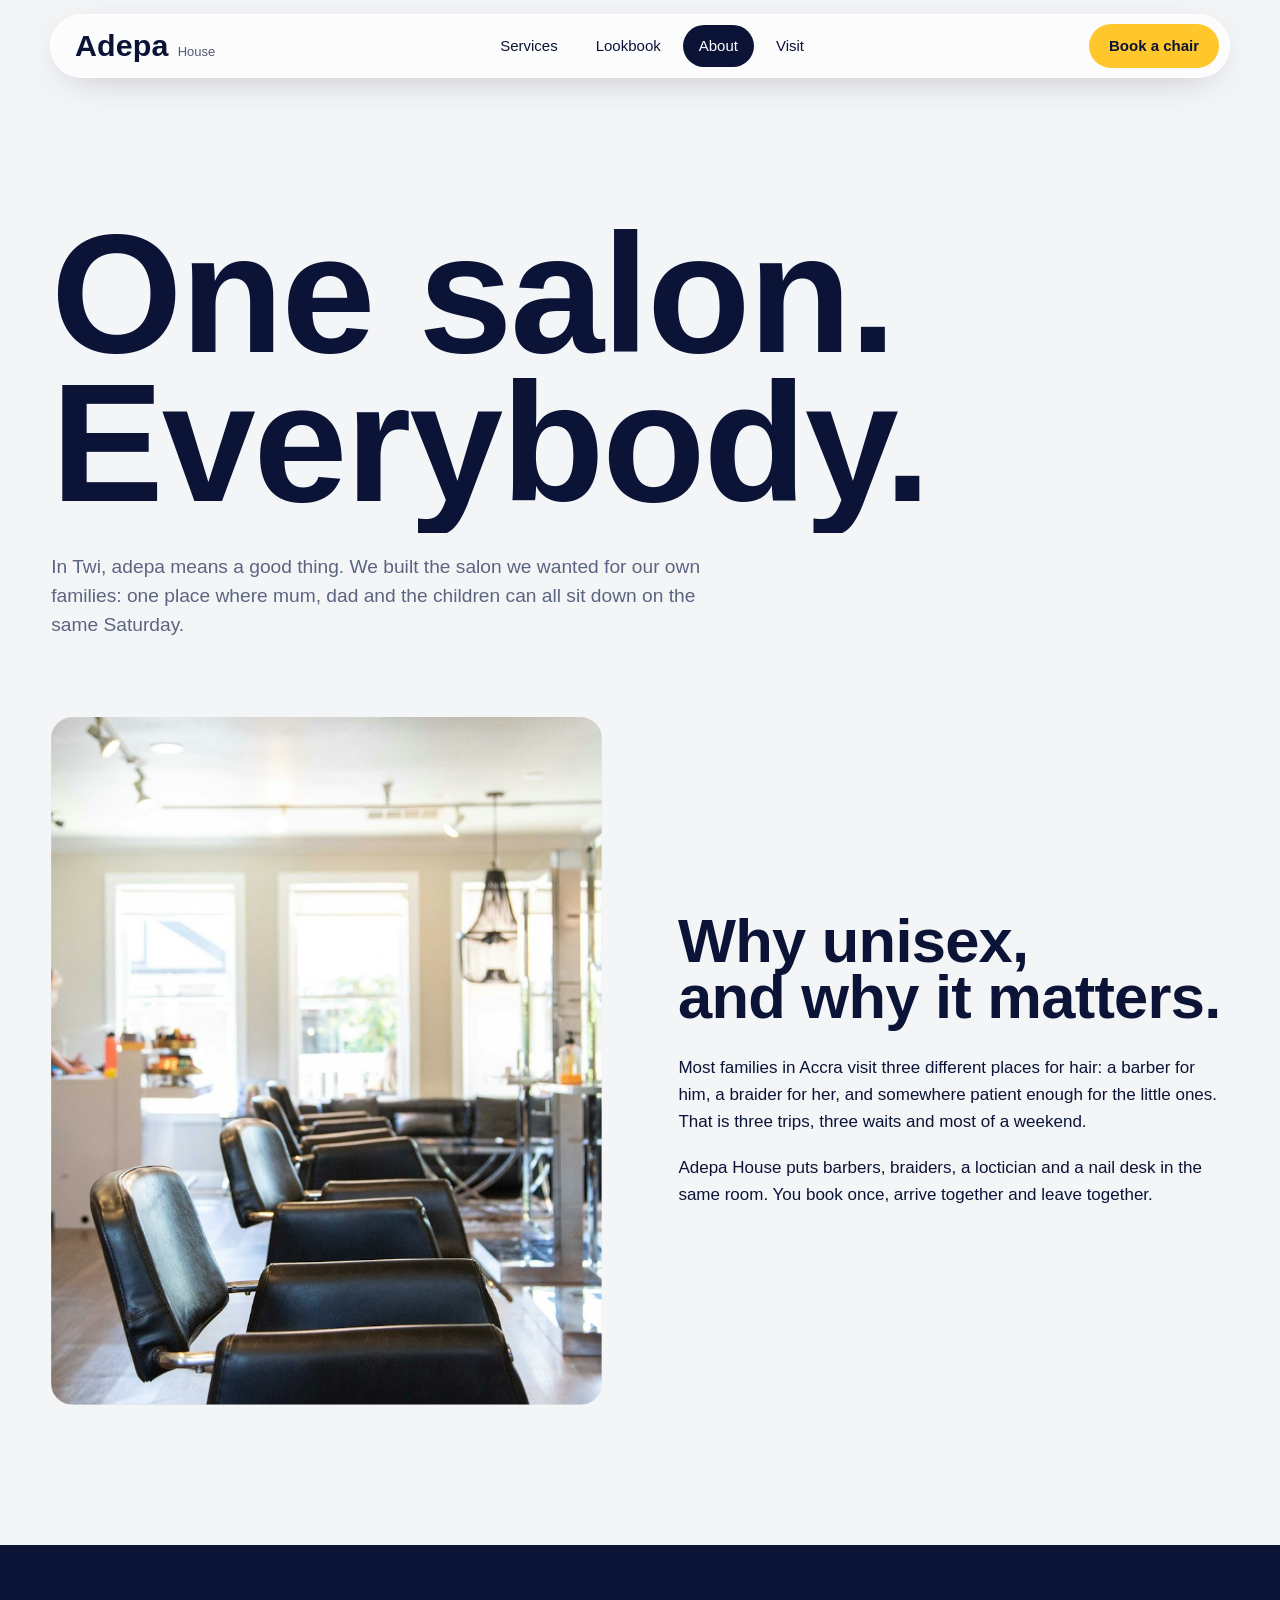
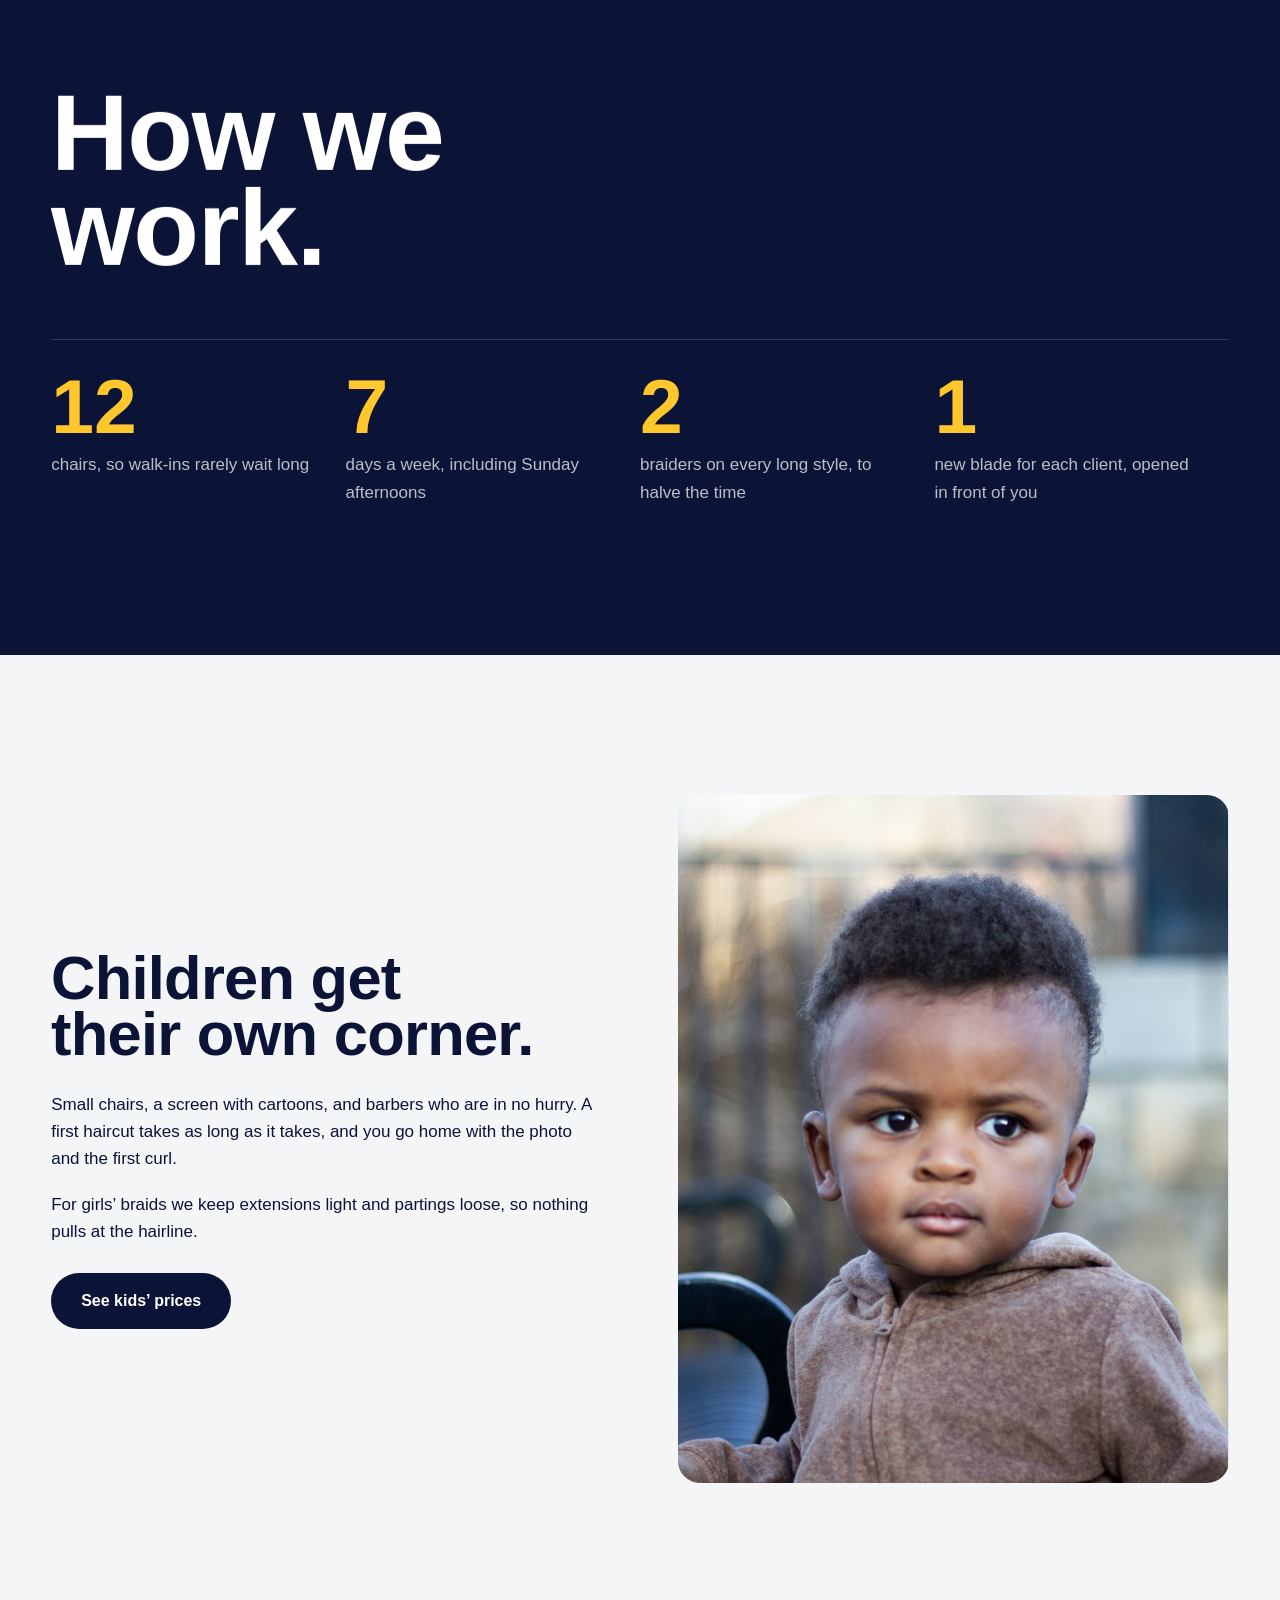
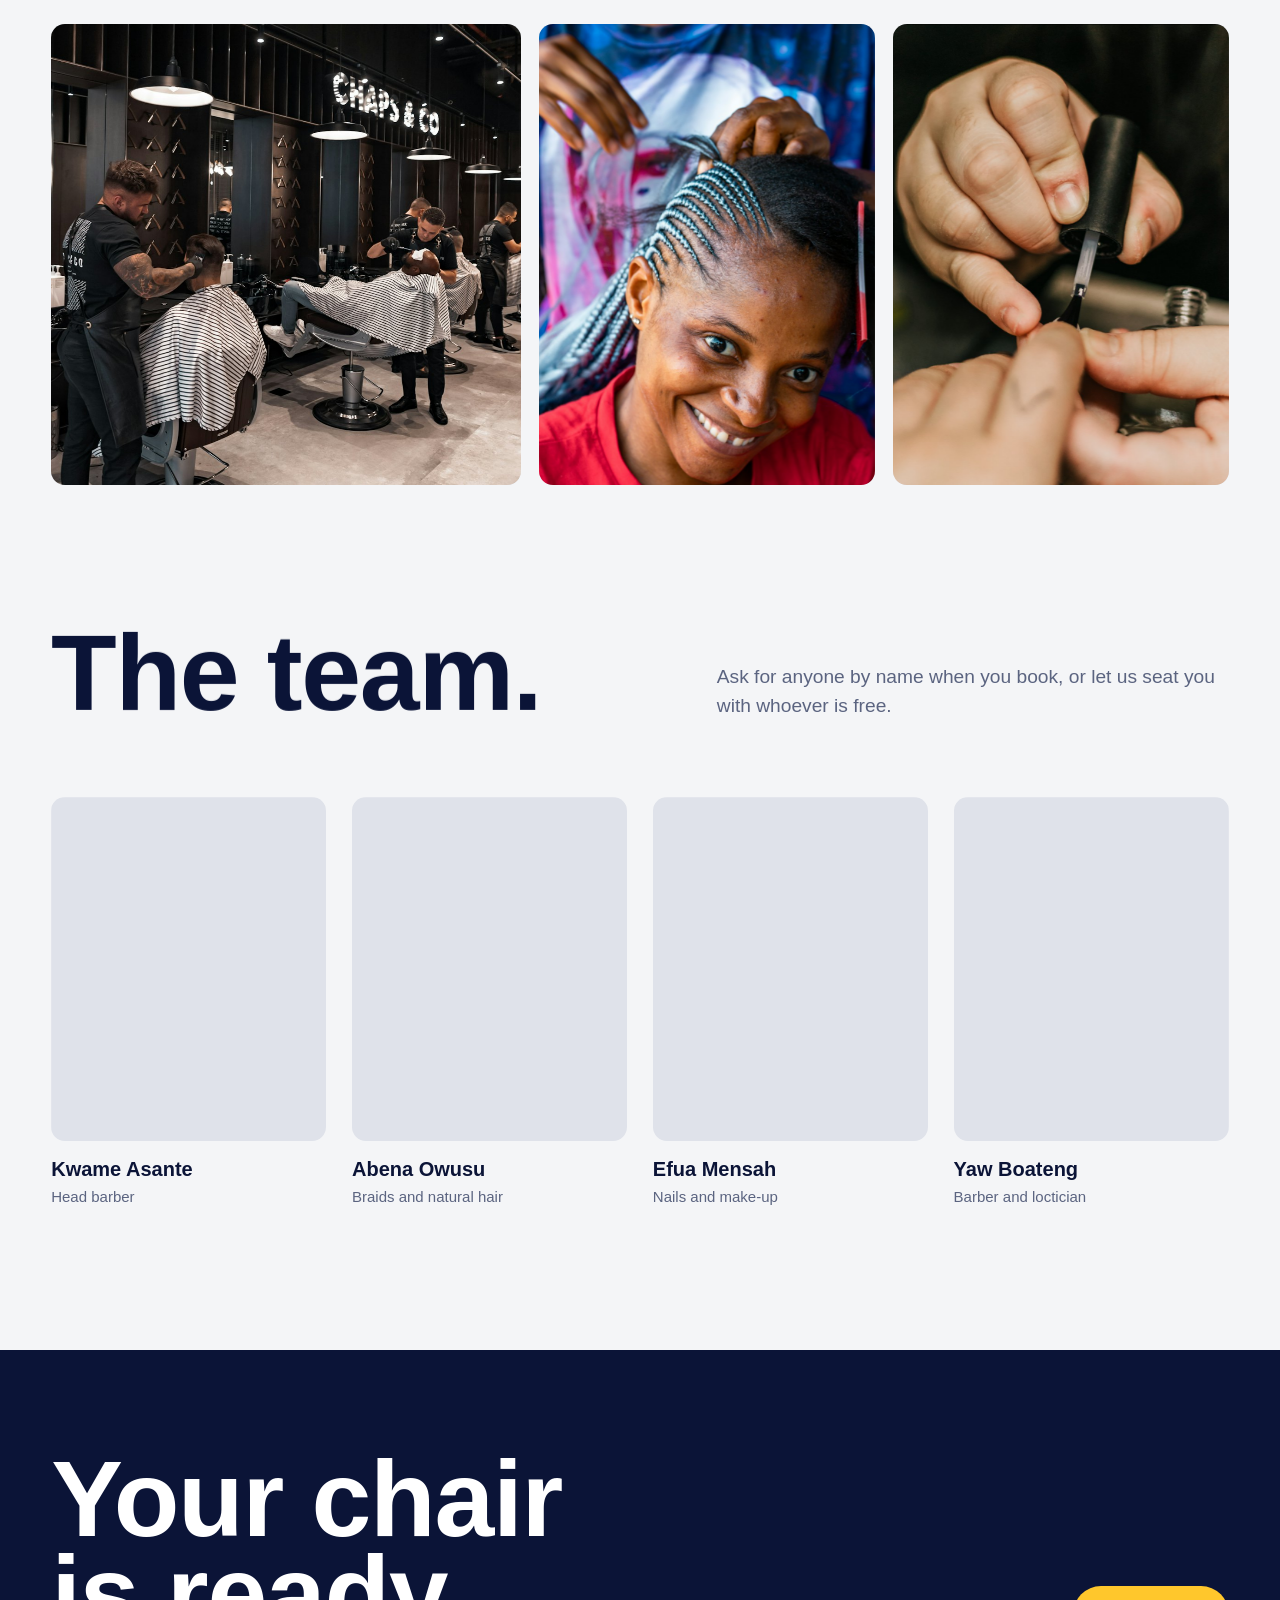
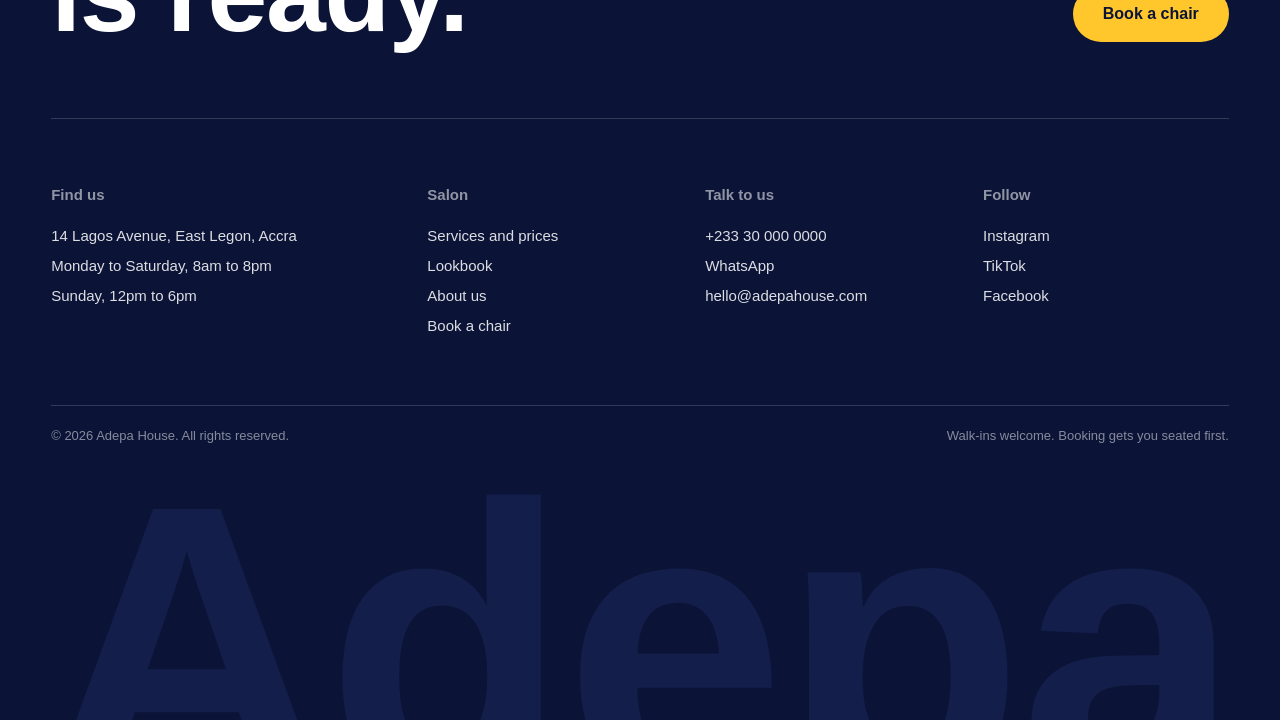
==== about.html @ f32e7a7e "Adepa House unisex salon sample website Five-page static site: home, services, lookbook, about and b" ====
<!DOCTYPE html>
<html lang="en">
<head>
  <meta charset="UTF-8">
  <meta name="viewport" content="width=device-width, initial-scale=1">
  <title>About | Adepa House</title>
  <meta name="description" content="Adepa House is a family salon in East Legon, Accra: barbers, braiders and nail technicians under one roof, with a corner made for children.">
  <meta name="theme-color" content="#0B1437">
  <link rel="icon" href="data:image/svg+xml,<svg xmlns='http://www.w3.org/2000/svg' viewBox='0 0 64 64'><rect width='64' height='64' rx='16' fill='%230B1437'/><path d='M20 48 30 16h4l10 32h-6l-2-7H28l-2 7zm9.500-12h5L32 27z' fill='%23FFC72C'/></svg>">
  <link rel="preload" href="assets/fonts/archivo-latin-wdth-normal.woff2" as="font" type="font/woff2" crossorigin>
  <link rel="stylesheet" href="assets/css/site.css">
</head>
<body data-page="about">

  <main>
    <section class="phead">
      <div class="wrap">
        <h1 class="d-xl" data-lines="manual">One salon.<br>Everybody.</h1>
        <p class="t-lead muted" data-rise>In Twi, adepa means a good thing. We built the salon we wanted for our own families: one place where mum, dad and the children can all sit down on the same Saturday.</p>
      </div>
    </section>

    <section class="sec" style="padding-top:0">
      <div class="wrap story">
        <div class="ph" data-unmask><img src="assets/img/space-chairs.jpg" alt="A row of black salon chairs in a bright room"></div>
        <div class="story__text">
          <h2 class="d-m" data-lines>Why unisex,<br>and why it matters.</h2>
          <p data-rise>Most families in Accra visit three different places for hair: a barber for him, a braider for her, and somewhere patient enough for the little ones. That is three trips, three waits and most of a weekend.</p>
          <p data-rise>Adepa House puts barbers, braiders, a loctician and a nail desk in the same room. You book once, arrive together and leave together.</p>
        </div>
      </div>
    </section>

    <section class="sec on-dark">
      <div class="wrap">
        <h2 class="d-l" data-lines style="margin-bottom:clamp(36px,5vw,64px)">How we<br>work.</h2>
        <div class="facts">
          <div data-rise><b>12</b><span>chairs, so walk-ins rarely wait long</span></div>
          <div data-rise><b>7</b><span>days a week, including Sunday afternoons</span></div>
          <div data-rise><b>2</b><span>braiders on every long style, to halve the time</span></div>
          <div data-rise><b>1</b><span>new blade for each client, opened in front of you</span></div>
        </div>
      </div>
    </section>

    <section class="sec">
      <div class="wrap story story--flip">
        <div class="story__text">
          <h2 class="d-m" data-lines>Children get<br>their own corner.</h2>
          <p data-rise>Small chairs, a screen with cartoons, and barbers who are in no hurry. A first haircut takes as long as it takes, and you go home with the photo and the first curl.</p>
          <p data-rise>For girls’ braids we keep extensions light and partings loose, so nothing pulls at the hairline.</p>
          <p data-rise style="margin-top:28px"><a class="btn btn--navy" href="services.html#kids">See kids’ prices</a></p>
        </div>
        <div class="ph" data-unmask><img src="assets/img/kid-boy-toddler.jpg" alt="A toddler with a fresh haircut" loading="lazy"></div>
      </div>
    </section>

    <section class="sec" style="padding-top:0">
      <div class="wrap strip">
        <div class="ph" data-unmask><img src="assets/img/space-barber-floor.jpg" alt="Barbers at work along a row of chairs" loading="lazy"></div>
        <div class="ph" data-unmask><img src="assets/img/work-braiding.jpg" alt="A client smiling while her cornrows are braided" loading="lazy"></div>
        <div class="ph" data-unmask><img src="assets/img/nails-polish.jpg" alt="Polish being applied during a manicure" loading="lazy"></div>
      </div>
    </section>

    <section class="sec" style="padding-top:0">
      <div class="wrap">
        <div class="sec-head">
          <h2 class="d-l" data-lines>The team.</h2>
          <p class="t-lead muted" data-rise>Ask for anyone by name when you book, or let us seat you with whoever is free.</p>
        </div>
        <div class="team team--4" id="teamAll"></div>
      </div>
    </section>
  </main>

  <footer data-foot></footer>

  <script src="assets/vendor/gsap.min.js"></script>
  <script src="assets/vendor/ScrollTrigger.min.js"></script>
  <script src="assets/vendor/lenis.min.js"></script>
  <script src="assets/js/data.js"></script>
  <script src="assets/js/site.js"></script>
  <script src="assets/js/pages.js"></script>
</body>
</html>
---- assets/css/site.css ----
/* ADEPA HOUSE — unisex salon. One typeface, four colours. */

@font-face {
  font-family: 'Archivo';
  src: url('../fonts/archivo-latin-wdth-normal.woff2') format('woff2');
  font-weight: 100 900; font-stretch: 62% 125%; font-style: normal; font-display: swap;
}

:root {
  --tile: #F4F5F7;
  --white: #FFFFFF;
  --navy: #0B1437;
  --navy-2: #131E4A;
  --cobalt: #2A45F0;
  --sun: #FFC72C;
  --slate: #5B6480;
  --line: rgba(11, 20, 55, .13);
  --line-inv: rgba(255, 255, 255, .16);

  --gut: clamp(20px, 4vw, 56px);
  --sec: clamp(80px, 11vw, 168px);
  --max: 1400px;
  --ease: cubic-bezier(.22, 1, .36, 1);
  --ease-io: cubic-bezier(.76, 0, .24, 1);
  --r-img: 14px;
  --r-card: 22px;
}

*, *::before, *::after { box-sizing: border-box; margin: 0; padding: 0; }
html { -webkit-text-size-adjust: 100%; scroll-behavior: smooth; }
body {
  background: var(--tile); color: var(--navy);
  font-family: 'Archivo', 'Helvetica Neue', Arial, sans-serif;
  font-size: 1.0625rem; line-height: 1.6; font-weight: 400; font-stretch: 100%;
  -webkit-font-smoothing: antialiased; text-rendering: optimizeLegibility;
  overflow-x: hidden;
}
img { display: block; max-width: 100%; }
a { color: inherit; text-decoration: none; }
button { font: inherit; color: inherit; background: none; border: 0; cursor: pointer; }
ul { list-style: none; }
::selection { background: var(--cobalt); color: #fff; }
:focus-visible { outline: 2.5px solid var(--cobalt); outline-offset: 3px; border-radius: 4px; }
.on-dark :focus-visible, .hero :focus-visible, .menu :focus-visible { outline-color: var(--sun); }
body.is-locked { overflow: hidden; }

/* ---------- type ---------- */
.d-xl, .d-l, .d-m {
  font-stretch: 62%; font-weight: 800; letter-spacing: -.012em; line-height: .88;
  text-wrap: balance;
}
.d-xl { font-size: clamp(4.2rem, 13.2vw, 13.5rem); }
.d-l  { font-size: clamp(3.2rem, 8.4vw, 8rem); }
.d-m  { font-size: clamp(2.4rem, 4.8vw, 4.4rem); line-height: .92; }
.t-lead { font-size: clamp(1.125rem, 1.5vw, 1.375rem); line-height: 1.5; max-width: 34em; }
.t-small { font-size: .875rem; line-height: 1.5; }
.muted { color: var(--slate); }
.on-dark .muted { color: rgba(255, 255, 255, .64); }

/* split-line reveal */
.ln { display: block; overflow: hidden; padding-bottom: .09em; margin-bottom: -.09em; }
.ln > span { display: block; will-change: transform; }

/* ---------- layout ---------- */
.wrap { width: 100%; max-width: var(--max); margin: 0 auto; padding: 0 var(--gut); }
.sec { padding: var(--sec) 0; }
.on-dark { background: var(--navy); color: #fff; }
.sec-head { display: grid; grid-template-columns: 1.2fr 1fr; gap: 32px var(--gut); align-items: end; margin-bottom: clamp(40px, 6vw, 88px); }
.sec-head p { justify-self: end; }
@media (max-width: 860px) { .sec-head { grid-template-columns: 1fr; } .sec-head p { justify-self: start; } }

/* ---------- buttons ---------- */
.btn {
  display: inline-flex; align-items: center; justify-content: center; gap: 10px;
  height: 56px; padding: 0 30px; border-radius: 999px;
  font-size: 1rem; font-weight: 600; font-stretch: 105%; white-space: nowrap;
  transition: transform .45s var(--ease), background-color .3s, color .3s, border-color .3s, box-shadow .3s;
}
.btn:hover { transform: translateY(-2px); }
.btn:active { transform: translateY(0) scale(.98); }
.btn--sun { background: var(--sun); color: var(--navy); }
.btn--sun:hover { background: #FFD65C; box-shadow: 0 14px 34px -12px rgba(255, 199, 44, .75); }
.btn--navy { background: var(--navy); color: #fff; }
.btn--navy:hover { background: var(--cobalt); }
.btn--line { border: 1.5px solid var(--line); }
.btn--line:hover { border-color: var(--navy); }
.btn--glass {
  color: #fff; background: rgba(255, 255, 255, .12); border: 1px solid rgba(255, 255, 255, .28);
  -webkit-backdrop-filter: blur(14px) saturate(140%); backdrop-filter: blur(14px) saturate(140%);
}
.btn--glass:hover { background: rgba(255, 255, 255, .22); }
.btn--sm { height: 44px; padding: 0 20px; font-size: .9375rem; }
.btn[disabled] { opacity: .4; pointer-events: none; }
.link { font-weight: 600; border-bottom: 1.5px solid currentColor; padding-bottom: 2px; transition: color .25s; }
.link:hover { color: var(--cobalt); }
.on-dark .link:hover { color: var(--sun); }

/* ---------- photo frame ---------- */
.ph { position: relative; overflow: hidden; border-radius: var(--r-img); background: #dfe2ea; }
.ph > img, .ph > .ph__img { position: absolute; inset: 0; width: 100%; height: 100%; object-fit: cover; background-size: cover; background-position: center; }

/* =====================================================
   NAV — frosted glass bar
   ===================================================== */
.nav {
  position: fixed; z-index: 100; top: 14px; left: 50%;
  width: min(calc(100% - 28px), 1180px); transform: translateX(-50%);
  display: flex; align-items: center; justify-content: space-between; gap: 20px;
  height: 64px; padding: 0 10px 0 24px; border-radius: 999px;
  background: rgba(255, 255, 255, .72); border: 1px solid rgba(255, 255, 255, .7);
  -webkit-backdrop-filter: blur(22px) saturate(170%); backdrop-filter: blur(22px) saturate(170%);
  box-shadow: 0 10px 40px -18px rgba(11, 20, 55, .35);
  transition: transform .6s var(--ease), background-color .4s, border-color .4s, color .4s;
}
.nav.is-away { transform: translate(-50%, -140%); }
.nav.is-over {
  color: #fff; background: rgba(11, 20, 55, .28); border-color: rgba(255, 255, 255, .2);
  box-shadow: none;
}
.logo { display: flex; align-items: baseline; gap: 9px; }
.logo b { font-stretch: 62%; font-weight: 800; font-size: 1.9rem; line-height: 1; letter-spacing: .005em; }
.logo i { font-style: normal; font-size: .8125rem; font-weight: 500; opacity: .7; }
.nav__links { display: flex; gap: 6px; }
.nav__links a {
  padding: 9px 16px; border-radius: 999px; font-size: .9375rem; font-weight: 500;
  transition: background-color .25s;
}
.nav__links a:hover { background: rgba(11, 20, 55, .07); }
.nav.is-over .nav__links a:hover { background: rgba(255, 255, 255, .16); }
.nav__links a[aria-current="page"] { background: var(--navy); color: #fff; }
.nav.is-over .nav__links a[aria-current="page"] { background: #fff; color: var(--navy); }
.nav__right { display: flex; align-items: center; gap: 8px; }
.burger {
  display: none; width: 44px; height: 44px; border-radius: 999px; position: relative;
  background: rgba(11, 20, 55, .07);
}
.nav.is-over .burger { background: rgba(255, 255, 255, .16); }
.burger::before, .burger::after {
  content: ''; position: absolute; left: 13px; right: 13px; height: 2px; background: currentColor; border-radius: 2px;
}
.burger::before { top: 18px; } .burger::after { top: 25px; }
@media (max-width: 900px) {
  .nav__links { display: none; } .burger { display: block; }
  .nav { height: 58px; padding-left: 20px; top: 10px; }
  .logo i { display: none; }
}

/* ---------- full-screen menu ---------- */
.menu {
  position: fixed; inset: 0; z-index: 180; background: var(--navy); color: #fff;
  display: grid; grid-template-rows: auto 1fr auto; visibility: hidden;
  clip-path: inset(0 0 100% 0);
}
.menu__top { display: flex; justify-content: space-between; align-items: center; padding: 22px var(--gut); }
.menu__close { height: 44px; padding: 0 20px; border-radius: 999px; background: rgba(255, 255, 255, .12); font-weight: 600; font-size: .9375rem; }
.menu__list { display: flex; flex-direction: column; justify-content: center; padding: 0 var(--gut); gap: 2px; }
.menu__list a {
  display: block; font-stretch: 62%; font-weight: 800; line-height: .95;
  font-size: clamp(3.4rem, 15vw, 6.5rem); transition: color .25s, transform .5s var(--ease);
}
.menu__list a:hover { color: var(--sun); transform: translateX(10px); }
.menu__foot { padding: 24px var(--gut) 34px; display: flex; flex-wrap: wrap; gap: 8px 28px; border-top: 1px solid var(--line-inv); font-size: .9375rem; color: rgba(255, 255, 255, .7); }

/* ---------- curtain page transition ---------- */
.curtain { position: fixed; inset: 0; z-index: 300; pointer-events: none; visibility: hidden; }
.curtain i { position: absolute; top: 0; bottom: 0; width: 50.5%; background: var(--navy); }
.curtain i:first-child { left: 0; transform: translateX(-101%); }
.curtain i:nth-child(2) { right: 0; transform: translateX(101%); }
.curtain b {
  position: absolute; top: 50%; left: 50%; transform: translate(-50%, -50%);
  font-stretch: 62%; font-weight: 800; font-size: clamp(3rem, 9vw, 6rem); color: var(--sun); opacity: 0; line-height: 1;
}

/* =====================================================
   INTRO
   ===================================================== */
.intro { position: fixed; inset: 0; z-index: 250; display: grid; place-items: center; overflow: hidden; }
.intro__half { position: absolute; left: 0; right: 0; height: 50.5%; background: var(--navy); }
.intro__half--t { top: 0; } .intro__half--b { bottom: 0; }
.intro__in { position: relative; z-index: 2; display: flex; flex-direction: column; align-items: center; gap: clamp(18px, 3vh, 30px); color: #fff; text-align: center; padding: 0 20px; }
.intro__word { display: flex; overflow: hidden; font-stretch: 62%; font-weight: 800; line-height: .9; font-size: clamp(5rem, 22vw, 15rem); padding-bottom: .06em; }
.intro__word span { display: inline-block; transform: translateY(110%); }
.intro__rule { width: min(420px, 62vw); height: 3px; background: var(--sun); transform: scaleX(0); border-radius: 3px; }
.intro__sub { font-size: clamp(.9375rem, 1.6vw, 1.125rem); font-weight: 500; font-stretch: 110%; opacity: 0; color: rgba(255, 255, 255, .78); }

/* =====================================================
   HERO — drifting photo wall
   ===================================================== */
.hero { position: relative; height: 100vh; height: 100svh; min-height: 640px; overflow: hidden; background: var(--navy); color: #fff; }
.wall { position: absolute; inset: -14% -6%; display: flex; gap: 14px; transform: rotate(-4deg) scale(1.08); will-change: transform; }
.wall__col { flex: 1; overflow: hidden; }
.wall__track { display: flex; flex-direction: column; gap: 14px; will-change: transform; }
.wall__img { width: 100%; aspect-ratio: 3 / 4; flex: 0 0 auto; border-radius: 12px; background-size: cover; background-position: center; }
.hero__scrim {
  position: absolute; inset: 0;
  background:
    linear-gradient(90deg, rgba(11, 20, 55, .94) 0%, rgba(11, 20, 55, .74) 34%, rgba(11, 20, 55, .3) 68%, rgba(11, 20, 55, .42) 100%),
    linear-gradient(0deg, rgba(11, 20, 55, .85) 0%, rgba(11, 20, 55, 0) 42%);
}
.hero__in { position: relative; z-index: 2; height: 100%; display: flex; flex-direction: column; justify-content: flex-end; padding-bottom: clamp(28px, 5vh, 56px); }
.hero__grid { display: grid; grid-template-columns: 1fr auto; gap: 32px; align-items: end; }
.hero h1 { margin-bottom: clamp(20px, 3vh, 32px); }
.hero__sub { max-width: 30em; color: rgba(255, 255, 255, .84); }
.hero__cta { display: flex; flex-wrap: wrap; gap: 12px; margin-top: clamp(24px, 4vh, 40px); }

.status {
  width: 300px; padding: 22px 24px; border-radius: var(--r-card);
  background: rgba(255, 255, 255, .11); border: 1px solid rgba(255, 255, 255, .24);
  -webkit-backdrop-filter: blur(20px) saturate(150%); backdrop-filter: blur(20px) saturate(150%);
}
.status__live { display: flex; align-items: center; gap: 10px; font-weight: 600; }
.status__dot { width: 10px; height: 10px; border-radius: 50%; background: #48E08A; box-shadow: 0 0 0 0 rgba(72, 224, 138, .7); animation: pulse 2s infinite; }
.status__dot.is-shut { background: #FF7A66; animation: none; }
@keyframes pulse { to { box-shadow: 0 0 0 12px rgba(72, 224, 138, 0); } }
.status dl { margin-top: 16px; padding-top: 16px; border-top: 1px solid rgba(255, 255, 255, .2); display: grid; grid-template-columns: 1fr auto; gap: 6px 16px; font-size: .9375rem; }
.status dt { color: rgba(255, 255, 255, .7); } .status dd { font-weight: 600; text-align: right; }
@media (max-width: 900px) {
  .hero__grid { grid-template-columns: 1fr; }
  .status { width: 100%; padding: 16px 18px; }
  .status dl { display: none; }
  .wall { inset: -10% -45%; gap: 10px; } .wall__track { gap: 10px; }
  .hero__scrim { background: linear-gradient(0deg, rgba(11, 20, 55, .96) 0%, rgba(11, 20, 55, .78) 46%, rgba(11, 20, 55, .35) 100%); }
  .hero__cta .btn { flex: 1 1 auto; }
}

/* ---------- running line ---------- */
.run { overflow: hidden; background: var(--sun); color: var(--navy); padding: 16px 0; }
.run__track { display: flex; width: max-content; animation: run 38s linear infinite; }
.run__track span { font-stretch: 62%; font-weight: 800; font-size: 1.75rem; line-height: 1; padding: 0 22px; white-space: nowrap; }
.run__track span:nth-child(even) { opacity: .38; }
@keyframes run { to { transform: translateX(-50%); } }

/* =====================================================
   DOORS — women / men / kids
   ===================================================== */
.doors { display: flex; gap: 12px; height: min(78vh, 760px); min-height: 520px; }
.door {
  position: relative; flex: 1 1 0; min-width: 0; overflow: hidden; border-radius: var(--r-card); color: #fff;
  transition: flex-grow .9s var(--ease);
}
.door.is-on { flex-grow: 2.4; }
.door__img { position: absolute; inset: 0; background-size: cover; background-position: center 20%; transform: scale(1.06); transition: transform 1.4s var(--ease); }
.door.is-on .door__img { transform: scale(1); }
.door::after { content: ''; position: absolute; inset: 0; background: linear-gradient(0deg, rgba(11, 20, 55, .9) 0%, rgba(11, 20, 55, .1) 55%); }
.door__body { position: absolute; z-index: 2; left: 0; right: 0; bottom: 0; padding: clamp(20px, 2.4vw, 36px); }
.door__name { font-stretch: 62%; font-weight: 800; font-size: clamp(3rem, 6vw, 6rem); line-height: .9; }
.door__more { display: grid; grid-template-rows: 0fr; opacity: 0; transition: grid-template-rows .8s var(--ease), opacity .5s; }
.door.is-on .door__more { grid-template-rows: 1fr; opacity: 1; }
.door__more > div { overflow: hidden; min-width: 300px; }
.door__list { margin: 18px 0 22px; display: grid; gap: 0; max-width: 420px; }
.door__list li { display: flex; justify-content: space-between; gap: 20px; padding: 10px 0; border-bottom: 1px solid rgba(255, 255, 255, .22); font-size: 1rem; }
.door__list li span:last-child { font-weight: 600; white-space: nowrap; }
@media (max-width: 860px) {
  .doors { flex-direction: column; height: auto; min-height: 0; }
  .door, .door.is-on { flex: none; height: 500px; }
  .door .door__img { transform: none; }
  .door__more { grid-template-rows: 1fr; opacity: 1; }
  .door__more > div { min-width: 0; }
}

/* =====================================================
   STYLE CHART
   ===================================================== */
.tabs { display: flex; flex-wrap: wrap; gap: 8px; }
.tab {
  height: 44px; padding: 0 20px; border-radius: 999px; border: 1.5px solid var(--line);
  font-size: .9375rem; font-weight: 600; transition: background-color .25s, color .25s, border-color .25s;
}
.tab:hover { border-color: var(--navy); }
.tab[aria-pressed="true"], .tab[aria-selected="true"] { background: var(--navy); border-color: var(--navy); color: #fff; }
.on-dark .tab { border-color: var(--line-inv); }
.on-dark .tab[aria-pressed="true"] { background: #fff; color: var(--navy); border-color: #fff; }

.chart { display: grid; grid-template-columns: repeat(4, 1fr); gap: clamp(12px, 1.6vw, 24px); margin-top: clamp(28px, 4vw, 48px); }
.look { position: relative; display: block; }
.look .ph { aspect-ratio: 3 / 4; }
.look .ph img { transition: transform 1.2s var(--ease); }
.look:hover .ph img { transform: scale(1.06); }
.look__no {
  position: absolute; top: 12px; left: 12px; z-index: 2; min-width: 46px; height: 46px; padding: 0 10px;
  display: grid; place-items: center; border-radius: 999px;
  font-stretch: 62%; font-weight: 800; font-size: 1.5rem; line-height: 1;
  background: var(--sun); color: var(--navy);
}
.look__go {
  position: absolute; left: 12px; right: 12px; bottom: 12px; z-index: 2; height: 48px; border-radius: 999px;
  display: grid; place-items: center; font-weight: 600; font-size: .9375rem; color: #fff;
  background: rgba(11, 20, 55, .42); border: 1px solid rgba(255, 255, 255, .3);
  -webkit-backdrop-filter: blur(14px); backdrop-filter: blur(14px);
  opacity: 0; transform: translateY(10px); transition: opacity .35s, transform .5s var(--ease);
}
.look:hover .look__go, .look:focus-visible .look__go { opacity: 1; transform: none; }
.look__meta { display: flex; justify-content: space-between; align-items: baseline; gap: 12px; padding: 14px 2px 0; }
.look__meta h3 { font-size: 1.125rem; font-weight: 650; line-height: 1.25; }
.look__meta span { font-size: .9375rem; color: var(--slate); white-space: nowrap; }
@media (max-width: 1000px) { .chart { grid-template-columns: repeat(3, 1fr); } }
@media (max-width: 640px) {
  .chart { grid-template-columns: repeat(2, 1fr); }
  .look__go { display: none; }
  .look__meta { flex-direction: column; gap: 2px; padding-top: 10px; }
  .look__meta h3 { font-size: 1rem; }
  .look__no { min-width: 38px; height: 38px; font-size: 1.25rem; top: 8px; left: 8px; }
}

/* =====================================================
   SLIDESHOW
   ===================================================== */
.show { position: relative; }
.show__stage { position: relative; aspect-ratio: 16 / 8.2; border-radius: var(--r-card); overflow: hidden; background: var(--navy-2); }
.show__slide { position: absolute; inset: 0; opacity: 0; visibility: hidden; }
.show__slide.is-on { opacity: 1; visibility: visible; z-index: 2; }
.show__slide img { width: 100%; height: 100%; object-fit: cover; }
.show__bar { display: grid; grid-template-columns: 1fr auto; gap: 24px 40px; align-items: start; margin-top: 28px; }
.show__cap { position: relative; min-height: 5.2em; }
.show__cap > div { position: absolute; inset: 0 0 auto 0; opacity: 0; transform: translateY(12px); transition: opacity .5s, transform .7s var(--ease); pointer-events: none; }
.show__cap > div.is-on { opacity: 1; transform: none; pointer-events: auto; }
.show__cap h3 { font-size: clamp(1.25rem, 2vw, 1.625rem); font-weight: 650; line-height: 1.2; }
.show__cap p { margin-top: 8px; max-width: 38em; }
.show__ctrl { display: flex; align-items: center; gap: 14px; }
.show__count { font-stretch: 62%; font-weight: 800; font-size: 1.75rem; line-height: 1; min-width: 62px; }
.show__count small { font-size: 1rem; font-weight: 600; opacity: .5; font-stretch: 100%; }
.arrow { width: 52px; height: 52px; border-radius: 50%; border: 1.5px solid var(--line-inv); display: grid; place-items: center; transition: background-color .25s, color .25s, border-color .25s; }
.arrow:hover { background: #fff; color: var(--navy); border-color: #fff; }
.arrow svg { width: 18px; height: 18px; }
.show__ticks { display: flex; gap: 6px; margin-top: 22px; }
.show__ticks i { flex: 1; height: 3px; border-radius: 3px; background: rgba(255, 255, 255, .2); overflow: hidden; position: relative; }
.show__ticks i::after { content: ''; position: absolute; inset: 0; background: var(--sun); transform: scaleX(0); transform-origin: left; }
.show__ticks i.is-done::after { transform: scaleX(1); }
.show__ticks i.is-on::after { animation: tick var(--dur, 6s) linear forwards; }
.show.is-paused .show__ticks i.is-on::after { animation-play-state: paused; }
@keyframes tick { to { transform: scaleX(1); } }
@media (max-width: 760px) {
  .show__stage { aspect-ratio: 4 / 4.6; }
  .show__bar { grid-template-columns: 1fr; }
  .show__cap { min-height: 8.4em; }
}

/* =====================================================
   TEAM
   ===================================================== */
.team { display: grid; grid-template-columns: repeat(3, 1fr); gap: clamp(14px, 2vw, 28px); }
.person .ph { aspect-ratio: 4 / 5; }
.person .ph img { filter: grayscale(1) contrast(1.05); transition: filter .6s, transform 1.2s var(--ease); }
.person:hover .ph img { filter: none; transform: scale(1.04); }
.person h3 { margin-top: 16px; font-size: 1.25rem; font-weight: 650; line-height: 1.2; }
.person p { color: var(--slate); font-size: .9375rem; margin-top: 4px; }
@media (max-width: 760px) {
  .team { grid-template-columns: none; grid-auto-flow: column; grid-auto-columns: 72%; overflow-x: auto; scroll-snap-type: x mandatory; margin: 0 calc(var(--gut) * -1); padding: 0 var(--gut) 8px; scrollbar-width: none; }
  .team::-webkit-scrollbar { display: none; }
  .person { scroll-snap-align: start; }
  .person .ph img { filter: none; }
}

/* =====================================================
   WORDS FROM THE CHAIR
   ===================================================== */
.quotes { display: grid; grid-template-columns: 1fr 1.5fr; gap: var(--gut); align-items: start; }
.quote-box { position: relative; min-height: 15em; }
.quote { position: absolute; inset: 0 0 auto 0; opacity: 0; transform: translateY(16px); transition: opacity .5s, transform .8s var(--ease); pointer-events: none; }
.quote.is-on { opacity: 1; transform: none; pointer-events: auto; }
.quote blockquote { font-size: clamp(1.5rem, 2.9vw, 2.5rem); line-height: 1.22; font-weight: 500; letter-spacing: -.01em; text-wrap: balance; }
.quote figcaption { margin-top: 24px; font-size: 1rem; }
.quote figcaption b { font-weight: 650; }
.dots { display: flex; gap: 8px; margin-top: 28px; }
.dots button { width: 36px; height: 6px; border-radius: 6px; background: var(--line); transition: background-color .3s, width .5s var(--ease); }
.dots button[aria-current="true"] { background: var(--cobalt); width: 64px; }
@media (max-width: 860px) { .quotes { grid-template-columns: 1fr; gap: 28px; } .quote-box { min-height: 19em; } }

/* =====================================================
   VISIT
   ===================================================== */
.visit { display: grid; grid-template-columns: 1.05fr 1fr; gap: clamp(28px, 5vw, 80px); align-items: stretch; }
.visit .ph { min-height: 460px; height: 100%; border-radius: var(--r-card); }
.hours { margin-top: 28px; border-top: 1px solid var(--line); }
.hours li { display: flex; justify-content: space-between; gap: 20px; padding: 14px 0; border-bottom: 1px solid var(--line); }
.hours li.is-today { font-weight: 650; }
.hours li.is-today span:first-child::after { content: 'Today'; margin-left: 10px; font-size: .75rem; font-weight: 600; padding: 3px 9px; border-radius: 99px; background: var(--cobalt); color: #fff; vertical-align: 2px; }
.visit__lines { margin-top: 28px; display: grid; gap: 6px; }
.visit__lines a { font-weight: 600; }
.visit__lines a:hover { color: var(--cobalt); }
.visit__cta { display: flex; flex-wrap: wrap; gap: 12px; margin-top: 32px; }
@media (max-width: 860px) { .visit { grid-template-columns: 1fr; } .visit .ph { min-height: 0; height: auto; width: 100%; aspect-ratio: 4 / 3; } }

/* =====================================================
   FOOTER
   ===================================================== */
.foot { background: var(--navy); color: #fff; padding-top: clamp(64px, 8vw, 120px); overflow: hidden; }
.foot__cta { display: flex; flex-wrap: wrap; align-items: end; justify-content: space-between; gap: 28px; padding-bottom: clamp(48px, 6vw, 88px); border-bottom: 1px solid var(--line-inv); }
.foot__cols { display: grid; grid-template-columns: 1.4fr 1fr 1fr 1fr; gap: 32px; padding: clamp(40px, 5vw, 64px) 0; font-size: .9375rem; }
.foot__cols h4 { font-size: .9375rem; font-weight: 600; color: rgba(255, 255, 255, .55); margin-bottom: 14px; }
.foot__cols a, .foot__cols p { display: block; line-height: 2; color: rgba(255, 255, 255, .86); }
.foot__cols a:hover { color: var(--sun); }
.foot__mark { font-stretch: 62%; font-weight: 800; font-size: 31vw; line-height: .8; letter-spacing: -.01em; color: var(--navy-2); text-align: center; white-space: nowrap; user-select: none; margin: 1vw 0 -6.5vw; }
.foot__legal { display: flex; flex-wrap: wrap; justify-content: space-between; gap: 8px 24px; padding: 20px 0 26px; font-size: .8125rem; color: rgba(255, 255, 255, .5); border-top: 1px solid var(--line-inv); }
@media (max-width: 760px) { .foot__cols { grid-template-columns: 1fr 1fr; } }

/* =====================================================
   INNER PAGE HEAD
   ===================================================== */
.phead { padding: clamp(140px, 18vw, 220px) 0 clamp(40px, 6vw, 80px); }
.phead p { margin-top: clamp(20px, 3vw, 36px); }

/* ---------- services page ---------- */
.stick-tabs { position: sticky; top: 88px; z-index: 60; pointer-events: none; }
.stick-tabs .tabs { pointer-events: auto; display: inline-flex; max-width: 100%; padding: 6px; border-radius: 999px; background: rgba(255, 255, 255, .78); border: 1px solid rgba(255, 255, 255, .8); -webkit-backdrop-filter: blur(18px) saturate(160%); backdrop-filter: blur(18px) saturate(160%); box-shadow: 0 10px 34px -16px rgba(11, 20, 55, .35); }
.stick-tabs .tab { border-color: transparent; height: 40px; }
.stick-tabs .tabs { flex-wrap: nowrap; overflow-x: auto; scrollbar-width: none; }
.stick-tabs .tabs::-webkit-scrollbar { display: none; }
.stick-tabs .tab { flex: 0 0 auto; }
.menu-sec { display: grid; grid-template-columns: minmax(0, .8fr) minmax(0, 1.2fr); gap: clamp(28px, 6vw, 96px); padding: clamp(56px, 8vw, 120px) 0; border-bottom: 1px solid var(--line); scroll-margin-top: 110px; }
.menu-sec__side { position: sticky; top: 160px; align-self: start; }
.menu-sec__side .ph { aspect-ratio: 4 / 5; margin-top: 28px; }
.menu-sec__side p { margin-top: 14px; }
.price { display: grid; grid-template-columns: 1fr auto; gap: 4px 24px; padding: 20px 0; border-bottom: 1px solid var(--line); align-items: baseline; }
.price:first-child { border-top: 1px solid var(--line); }
.price h3 { font-size: 1.1875rem; font-weight: 600; line-height: 1.3; }
.price b { font-stretch: 62%; font-weight: 800; font-size: 1.75rem; line-height: 1; white-space: nowrap; }
.price b small { font-stretch: 100%; font-size: .8125rem; font-weight: 500; color: var(--slate); margin-right: 6px; }
.price p { grid-column: 1 / -1; color: var(--slate); font-size: .9375rem; max-width: 46em; }
.price__row { grid-column: 1 / -1; display: flex; justify-content: space-between; align-items: center; gap: 16px; margin-top: 6px; }
.price__row span { font-size: .875rem; color: var(--slate); }
.price__row a { font-size: .9375rem; font-weight: 600; color: var(--cobalt); opacity: 0; transition: opacity .25s; }
.price:hover .price__row a, .price__row a:focus-visible { opacity: 1; }
@media (max-width: 860px) {
  .menu-sec { grid-template-columns: 1fr; }
  .menu-sec__side { position: static; }
  .menu-sec__side .ph { aspect-ratio: 16 / 10; }
  .price__row a { opacity: 1; }
}
.notes { display: grid; grid-template-columns: repeat(3, 1fr); gap: clamp(20px, 3vw, 48px); }
.notes h3 { font-size: 1.25rem; font-weight: 650; margin-bottom: 8px; }
@media (max-width: 760px) { .notes { grid-template-columns: 1fr; } }

/* ---------- lookbook ---------- */
.book-grid { columns: 4; column-gap: clamp(10px, 1.4vw, 20px); margin-top: clamp(28px, 4vw, 48px); }
.book-grid button { display: block; width: 100%; margin-bottom: clamp(10px, 1.4vw, 20px); break-inside: avoid; position: relative; border-radius: var(--r-img); overflow: hidden; background: #dfe2ea; }
.book-grid img { width: 100%; height: auto; transition: transform 1.2s var(--ease); }
.book-grid button:hover img { transform: scale(1.05); }
.book-grid span { position: absolute; left: 10px; bottom: 10px; padding: 7px 14px; border-radius: 99px; font-size: .875rem; font-weight: 600; color: #fff; background: rgba(11, 20, 55, .45); -webkit-backdrop-filter: blur(12px); backdrop-filter: blur(12px); border: 1px solid rgba(255, 255, 255, .25); opacity: 0; transform: translateY(6px); transition: opacity .3s, transform .4s var(--ease); }
.book-grid button:hover span, .book-grid button:focus-visible span { opacity: 1; transform: none; }
@media (max-width: 1000px) { .book-grid { columns: 3; } }
@media (max-width: 640px) { .book-grid { columns: 2; } .book-grid span { opacity: 1; transform: none; font-size: .75rem; padding: 5px 10px; left: 6px; bottom: 6px; } }

.lightbox { position: fixed; inset: 0; z-index: 220; background: rgba(11, 20, 55, .86); -webkit-backdrop-filter: blur(18px); backdrop-filter: blur(18px); display: none; grid-template-columns: 80px 1fr 80px; align-items: center; color: #fff; }
.lightbox.is-open { display: grid; }
.lightbox figure { height: 100vh; height: 100svh; padding: 72px 0 84px; display: flex; flex-direction: column; align-items: center; justify-content: center; gap: 18px; min-width: 0; }
.lightbox img { max-height: 100%; max-width: 100%; border-radius: var(--r-img); object-fit: contain; min-height: 0; }
.lightbox figcaption { display: flex; align-items: center; gap: 18px; flex-wrap: wrap; justify-content: center; font-weight: 600; }
.lightbox .arrow { justify-self: center; }
.lightbox__x { position: absolute; top: 18px; right: 18px; height: 44px; padding: 0 20px; border-radius: 99px; background: rgba(255, 255, 255, .14); font-weight: 600; font-size: .9375rem; }
@media (max-width: 640px) { .lightbox { grid-template-columns: 1fr; } .lightbox .arrow { position: absolute; bottom: 18px; } .lightbox .arrow:first-of-type { left: 20px; } .lightbox .arrow:last-of-type { right: 20px; } .lightbox figure { padding: 76px 16px 92px; } }

/* ---------- about ---------- */
.story { display: grid; grid-template-columns: 1fr 1fr; gap: clamp(28px, 6vw, 96px); align-items: center; }
.story .ph { aspect-ratio: 4 / 5; border-radius: var(--r-card); }
.story__text p + p { margin-top: 1.1em; }
.story__text .d-m { margin-bottom: 28px; }
@media (max-width: 860px) { .story { grid-template-columns: 1fr; } .story--flip .ph { order: -1; } }
.facts { display: grid; grid-template-columns: repeat(4, 1fr); gap: 0; border-top: 1px solid var(--line-inv); }
.facts div { padding: 32px 24px 8px 0; }
.facts b { display: block; font-stretch: 62%; font-weight: 800; font-size: clamp(3.2rem, 6vw, 5.5rem); line-height: .9; color: var(--sun); }
.facts span { display: block; margin-top: 10px; color: rgba(255, 255, 255, .72); max-width: 16em; }
@media (max-width: 760px) { .facts { grid-template-columns: 1fr 1fr; } }
.strip { display: grid; grid-template-columns: 1.4fr 1fr 1fr; gap: clamp(10px, 1.4vw, 20px); }
.strip .ph { aspect-ratio: auto; height: clamp(260px, 36vw, 520px); }
@media (max-width: 760px) { .strip { grid-template-columns: 1fr 1fr; } .strip .ph:first-child { grid-column: 1 / -1; } }

/* =====================================================
   BOOKING
   ===================================================== */
.bk { display: grid; grid-template-columns: minmax(0, 1.5fr) minmax(0, .9fr); gap: clamp(24px, 4vw, 64px); align-items: start; padding-bottom: var(--sec); }
.bk__step { padding: 34px 0; border-top: 1px solid var(--line); }
.bk__step > h2 { font-size: 1.375rem; font-weight: 650; line-height: 1.2; margin-bottom: 20px; display: flex; align-items: center; gap: 14px; }
.bk__step > h2 i { font-style: normal; flex: 0 0 auto; width: 34px; height: 34px; border-radius: 50%; display: grid; place-items: center; font-size: .9375rem; font-weight: 700; background: var(--navy); color: #fff; }
.bk__step.is-wait { opacity: .38; pointer-events: none; }
.pick { display: grid; grid-template-columns: repeat(auto-fill, minmax(150px, 1fr)); gap: 10px; }
.pick--who { grid-template-columns: repeat(4, 1fr); }
.opt {
  text-align: left; padding: 16px 18px; border-radius: 16px; background: var(--white); border: 1.5px solid transparent;
  box-shadow: 0 1px 0 var(--line); transition: border-color .2s, transform .4s var(--ease), background-color .2s, color .2s;
}
.opt:hover { border-color: var(--navy); transform: translateY(-2px); }
.opt b { display: block; font-weight: 650; line-height: 1.25; }
.opt span { display: block; margin-top: 4px; font-size: .875rem; color: var(--slate); }
.opt[aria-pressed="true"] { background: var(--navy); color: #fff; border-color: var(--navy); }
.opt[aria-pressed="true"] span { color: rgba(255, 255, 255, .7); }
.opt:disabled { opacity: .35; pointer-events: none; text-decoration: line-through; }
.pick--days { grid-auto-flow: column; grid-auto-columns: 98px; grid-template-columns: none; overflow-x: auto; padding-bottom: 6px; scrollbar-width: none; }
.pick--days::-webkit-scrollbar { display: none; }
.pick--days .opt, .pick--slots .opt { text-align: center; padding: 12px 8px; }
.pick--slots { grid-template-columns: repeat(auto-fill, minmax(96px, 1fr)); margin-top: 16px; }
.pick--svc { grid-template-columns: repeat(auto-fill, minmax(220px, 1fr)); }
.field { display: grid; gap: 8px; margin-bottom: 16px; }
.field label { font-size: .9375rem; font-weight: 600; }
.field input, .field textarea {
  width: 100%; font: inherit; color: inherit; padding: 15px 18px; border-radius: 14px; background: var(--white);
  border: 1.5px solid var(--line); outline: none; transition: border-color .2s, box-shadow .2s; resize: vertical;
}
.field input:focus, .field textarea:focus { border-color: var(--cobalt); box-shadow: 0 0 0 4px rgba(42, 69, 240, .14); }
.field input.is-bad { border-color: #D8452F; }
.field small { color: #C23A26; font-size: .875rem; display: none; }
.field input.is-bad + small { display: block; }
.fields { display: grid; grid-template-columns: 1fr 1fr; gap: 0 16px; }
@media (max-width: 560px) { .fields { grid-template-columns: 1fr; } .pick--who { grid-template-columns: 1fr 1fr; } }

.slip {
  position: sticky; top: 96px; padding: 28px; border-radius: var(--r-card); color: #fff;
  background: linear-gradient(160deg, rgba(42, 69, 240, .96), rgba(11, 20, 55, .98));
  box-shadow: 0 30px 70px -30px rgba(11, 20, 55, .6);
}
.slip h2 { font-stretch: 62%; font-weight: 800; font-size: 2.5rem; line-height: .95; }
.slip dl { margin: 22px 0; display: grid; gap: 0; }
.slip dl div { display: flex; justify-content: space-between; gap: 18px; padding: 12px 0; border-bottom: 1px solid rgba(255, 255, 255, .18); }
.slip dt { color: rgba(255, 255, 255, .68); font-size: .9375rem; }
.slip dd { font-weight: 600; text-align: right; }
.slip__total { display: flex; justify-content: space-between; align-items: baseline; margin-bottom: 22px; }
.slip__total b { font-stretch: 62%; font-weight: 800; font-size: 3rem; line-height: 1; color: var(--sun); }
.slip .btn { width: 100%; }
.slip p { margin-top: 14px; font-size: .875rem; color: rgba(255, 255, 255, .66); }
@media (max-width: 900px) { .bk { grid-template-columns: minmax(0, 1fr); } .slip { position: static; } }
#bkForm { min-width: 0; }

.done { text-align: center; max-width: 620px; margin: 0 auto; padding: clamp(150px, 20vw, 220px) 0 var(--sec); display: none; }
.done.is-on { display: block; }
.done__tick { width: 84px; height: 84px; border-radius: 50%; background: var(--sun); display: inline-grid; place-items: center; margin-bottom: 28px; }
.done__tick svg { width: 36px; height: 36px; }
.done__card { margin: 32px 0; padding: 8px 26px; border-radius: var(--r-card); background: var(--white); text-align: left; }
.done__card div { display: flex; justify-content: space-between; gap: 18px; padding: 14px 0; border-bottom: 1px solid var(--line); }
.done__card div:last-child { border: 0; }
.done__card dt { color: var(--slate); } .done__card dd { font-weight: 600; text-align: right; }
.done__cta { display: flex; flex-wrap: wrap; gap: 12px; justify-content: center; }

/* ---------- motion prep (only when JS + motion allowed) ---------- */
.js-anim [data-rise] { opacity: 0; transform: translateY(28px); }
.js-anim [data-unmask] { clip-path: inset(100% 0 0 0); }
.js-anim [data-unmask] > img { transform: scale(1.18); }

@media (prefers-reduced-motion: reduce) {
  *, *::before, *::after { animation-duration: .001ms !important; animation-iteration-count: 1 !important; transition-duration: .001ms !important; scroll-behavior: auto !important; }
}

.team--4 { grid-template-columns: repeat(4, 1fr); }
@media (max-width: 1000px) and (min-width: 761px) { .team--4 { grid-template-columns: repeat(2, 1fr); } }
.book-grid button:nth-child(3n+1) img { aspect-ratio: 3 / 4; object-fit: cover; }
.book-grid button:nth-child(3n+2) img { aspect-ratio: 1 / 1; object-fit: cover; }
.book-grid button:nth-child(3n) img { aspect-ratio: 4 / 5; object-fit: cover; }
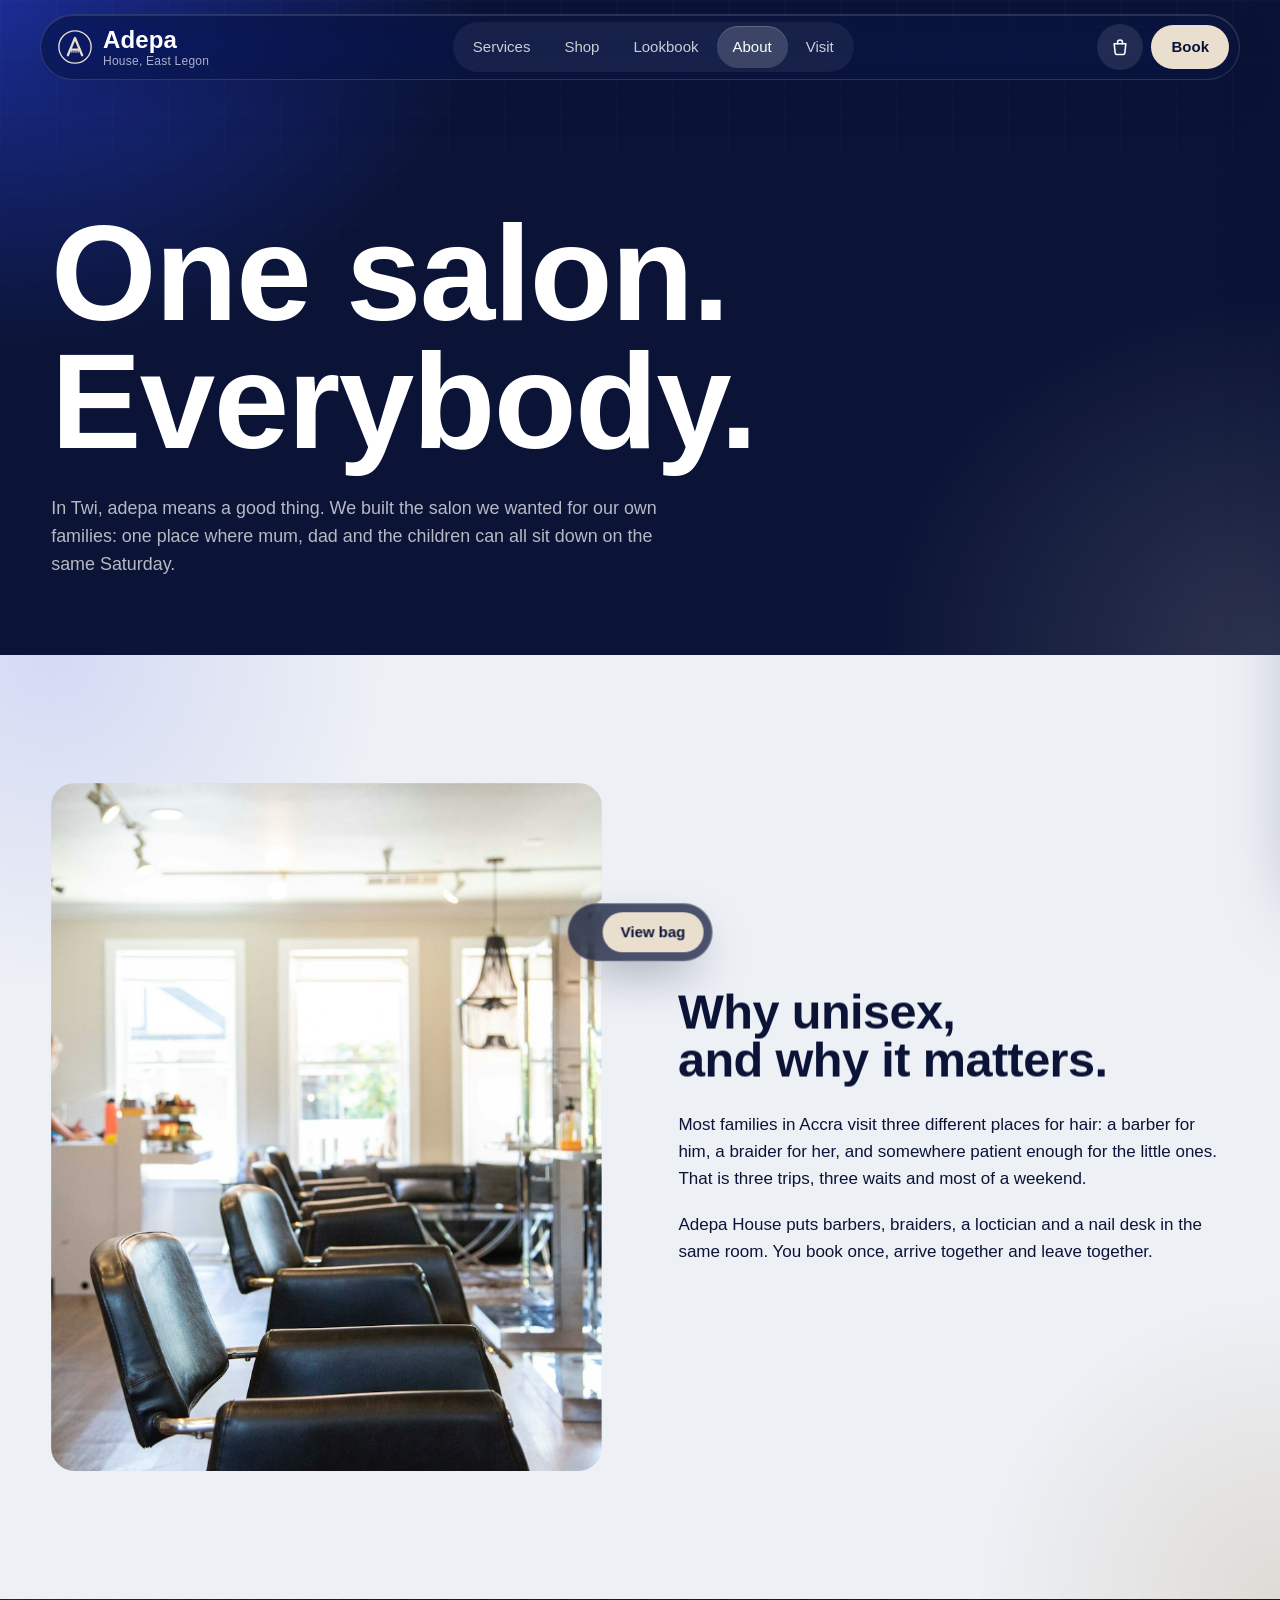
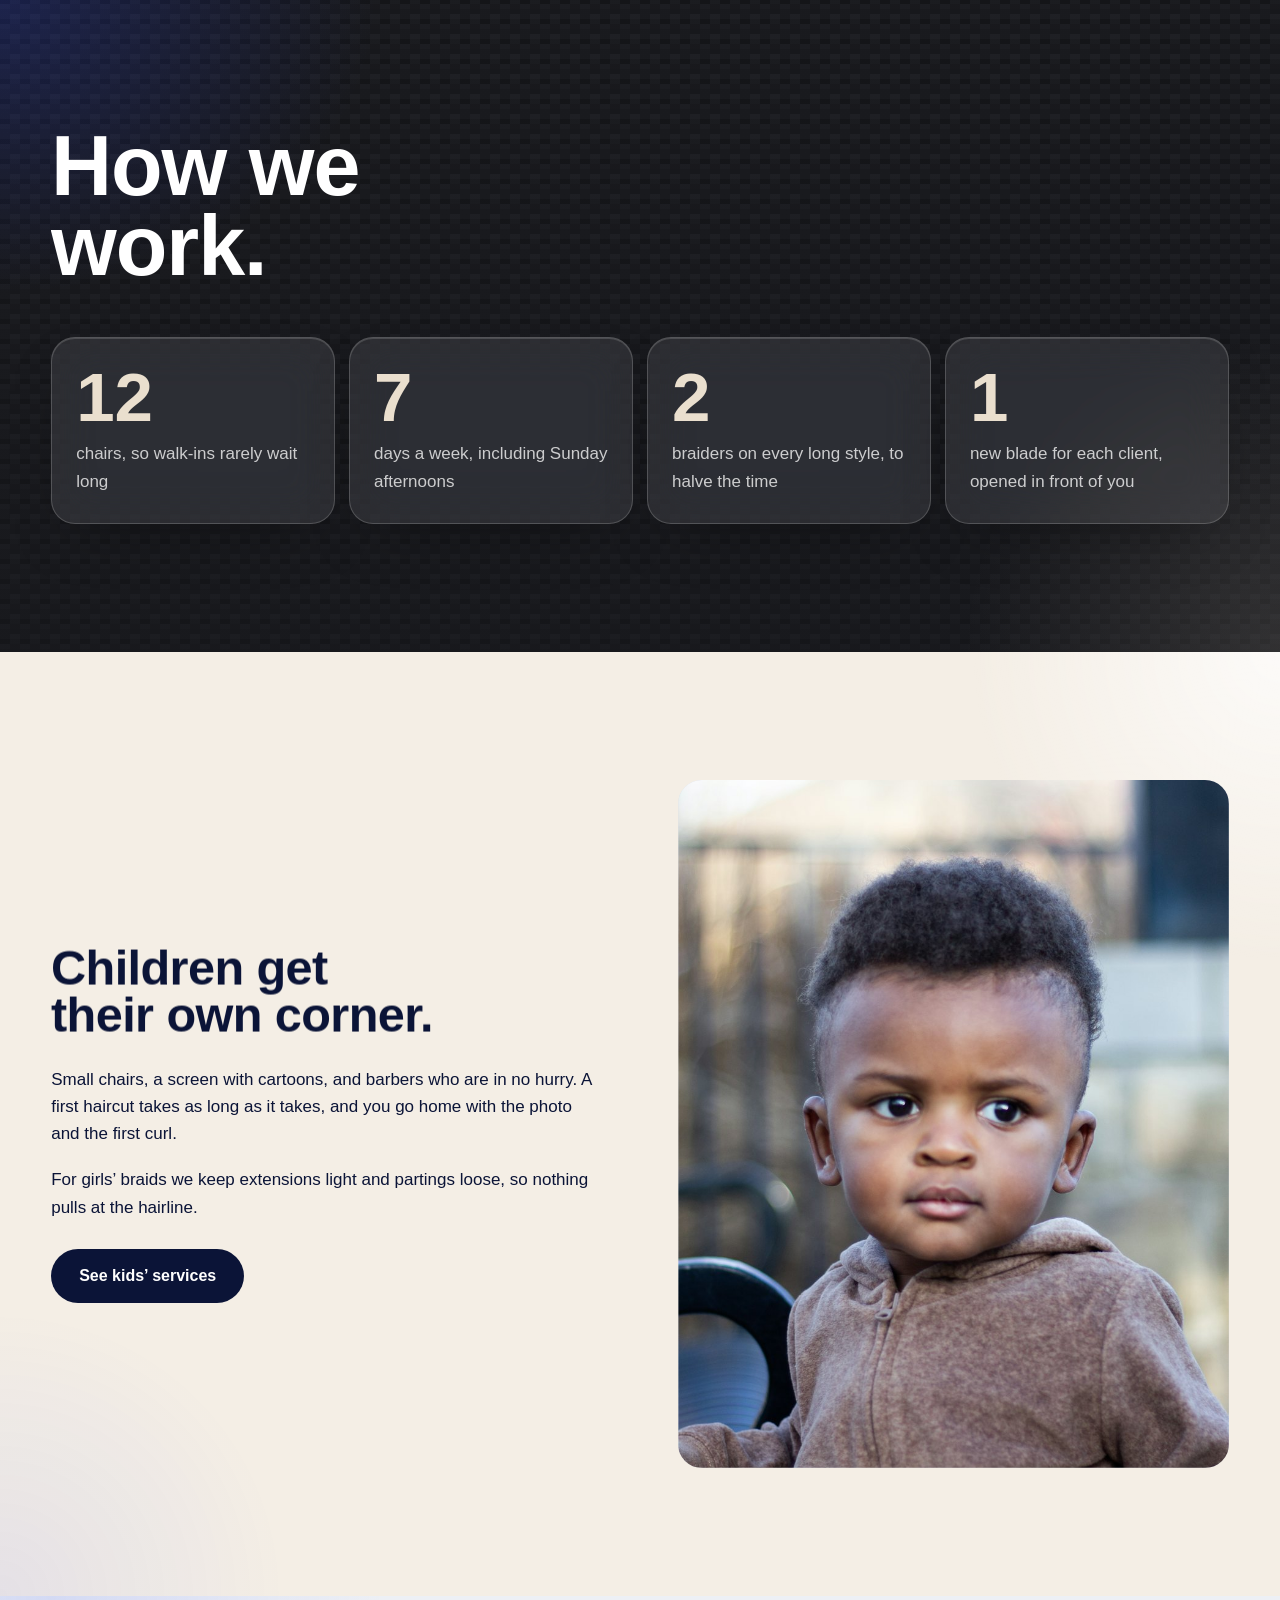
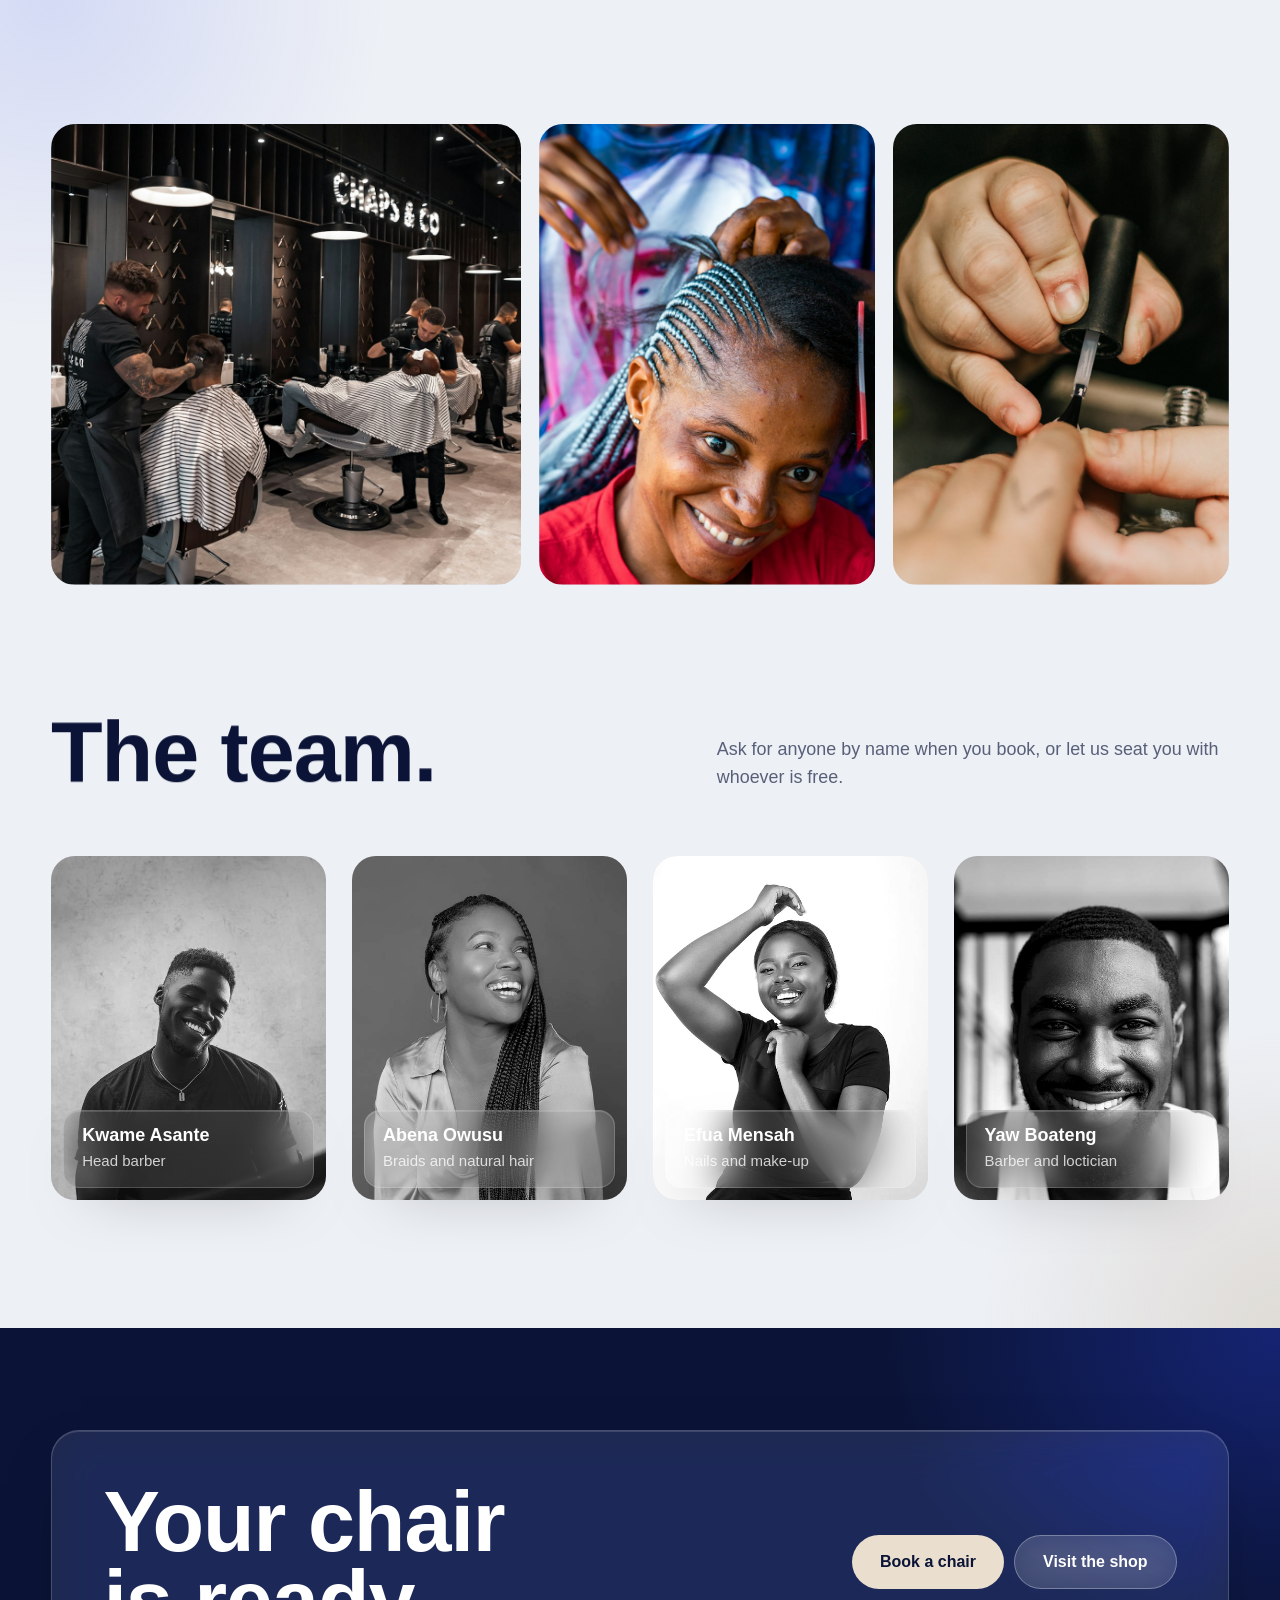
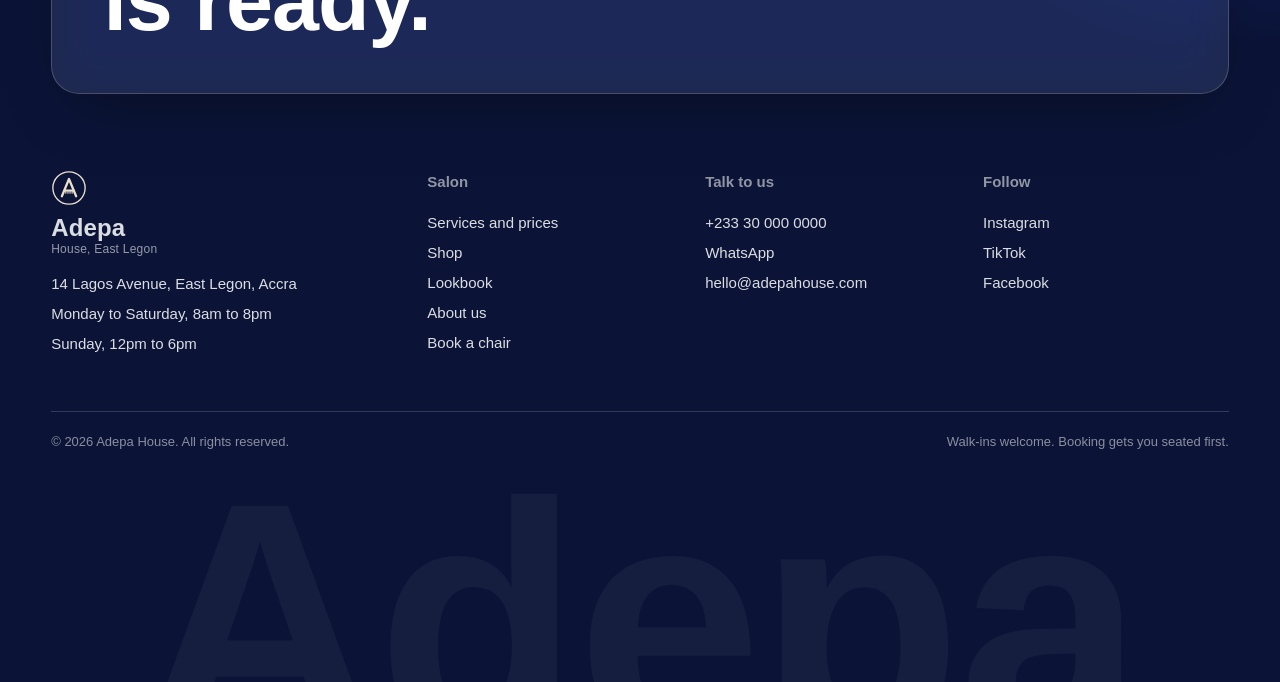
==== commit 174307d5: "Redesign: shop, combined bag and checkout, photo card per service - Palette: yellow replaced with cr" ====
--- a/about.html
+++ b/about.html
@@ -6,7 +6,7 @@
   <title>About | Adepa House</title>
   <meta name="description" content="Adepa House is a family salon in East Legon, Accra: barbers, braiders and nail technicians under one roof, with a corner made for children.">
   <meta name="theme-color" content="#0B1437">
-  <link rel="icon" href="data:image/svg+xml,<svg xmlns='http://www.w3.org/2000/svg' viewBox='0 0 64 64'><rect width='64' height='64' rx='16' fill='%230B1437'/><path d='M20 48 30 16h4l10 32h-6l-2-7H28l-2 7zm9.500-12h5L32 27z' fill='%23FFC72C'/></svg>">
+  <link rel="icon" href="assets/img/favicon.svg" type="image/svg+xml">
   <link rel="preload" href="assets/fonts/archivo-latin-wdth-normal.woff2" as="font" type="font/woff2" crossorigin>
   <link rel="stylesheet" href="assets/css/site.css">
 </head>
@@ -20,7 +20,7 @@
       </div>
     </section>
 
-    <section class="sec" style="padding-top:0">
+    <section class="sec bg-mist">
       <div class="wrap story">
         <div class="ph" data-unmask><img src="assets/img/space-chairs.jpg" alt="A row of black salon chairs in a bright room"></div>
         <div class="story__text">
@@ -31,40 +31,37 @@
       </div>
     </section>
 
-    <section class="sec on-dark">
+    <section class="sec bg-carbon">
       <div class="wrap">
-        <h2 class="d-l" data-lines style="margin-bottom:clamp(36px,5vw,64px)">How we<br>work.</h2>
+        <h2 class="d-l" data-lines style="margin-bottom:clamp(32px,4vw,56px)">How we<br>work.</h2>
         <div class="facts">
-          <div data-rise><b>12</b><span>chairs, so walk-ins rarely wait long</span></div>
-          <div data-rise><b>7</b><span>days a week, including Sunday afternoons</span></div>
-          <div data-rise><b>2</b><span>braiders on every long style, to halve the time</span></div>
-          <div data-rise><b>1</b><span>new blade for each client, opened in front of you</span></div>
+          <div class="fact glass-d" data-rise><b>12</b><span>chairs, so walk-ins rarely wait long</span></div>
+          <div class="fact glass-d" data-rise><b>7</b><span>days a week, including Sunday afternoons</span></div>
+          <div class="fact glass-d" data-rise><b>2</b><span>braiders on every long style, to halve the time</span></div>
+          <div class="fact glass-d" data-rise><b>1</b><span>new blade for each client, opened in front of you</span></div>
         </div>
       </div>
     </section>
 
-    <section class="sec">
+    <section class="sec bg-cream">
       <div class="wrap story story--flip">
         <div class="story__text">
           <h2 class="d-m" data-lines>Children get<br>their own corner.</h2>
           <p data-rise>Small chairs, a screen with cartoons, and barbers who are in no hurry. A first haircut takes as long as it takes, and you go home with the photo and the first curl.</p>
           <p data-rise>For girls’ braids we keep extensions light and partings loose, so nothing pulls at the hairline.</p>
-          <p data-rise style="margin-top:28px"><a class="btn btn--navy" href="services.html#kids">See kids’ prices</a></p>
+          <p data-rise style="margin-top:28px"><a class="btn btn--navy" href="services.html#kids">See kids’ services</a></p>
         </div>
         <div class="ph" data-unmask><img src="assets/img/kid-boy-toddler.jpg" alt="A toddler with a fresh haircut" loading="lazy"></div>
       </div>
     </section>
 
-    <section class="sec" style="padding-top:0">
-      <div class="wrap strip">
-        <div class="ph" data-unmask><img src="assets/img/space-barber-floor.jpg" alt="Barbers at work along a row of chairs" loading="lazy"></div>
-        <div class="ph" data-unmask><img src="assets/img/work-braiding.jpg" alt="A client smiling while her cornrows are braided" loading="lazy"></div>
-        <div class="ph" data-unmask><img src="assets/img/nails-polish.jpg" alt="Polish being applied during a manicure" loading="lazy"></div>
-      </div>
-    </section>
-
-    <section class="sec" style="padding-top:0">
+    <section class="sec bg-mist">
       <div class="wrap">
+        <div class="strip" style="margin-bottom:var(--sec)">
+          <div class="ph" data-unmask><img src="assets/img/space-barber-floor.jpg" alt="Barbers at work along a row of chairs" loading="lazy"></div>
+          <div class="ph" data-unmask><img src="assets/img/work-braiding.jpg" alt="A client smiling while her cornrows are braided" loading="lazy"></div>
+          <div class="ph" data-unmask><img src="assets/img/nails-polish.jpg" alt="Polish being applied during a manicure" loading="lazy"></div>
+        </div>
         <div class="sec-head">
           <h2 class="d-l" data-lines>The team.</h2>
           <p class="t-lead muted" data-rise>Ask for anyone by name when you book, or let us seat you with whoever is free.</p>
--- a/assets/css/site.css
+++ b/assets/css/site.css
@@ -1,4 +1,6 @@
-/* ADEPA HOUSE — unisex salon. One typeface, four colours. */
+/* ADEPA HOUSE — unisex salon.
+   One typeface (Archivo, variable width). Navy, cobalt and white, warmed with cream,
+   grounded with carbon. Glass panels sit over photos and soft colour fields. */
 
 @font-face {
   font-family: 'Archivo';
@@ -7,29 +9,33 @@
 }
 
 :root {
-  --tile: #F4F5F7;
+  --paper: #EDF0F5;
+  --paper-2: #E2E7F0;
   --white: #FFFFFF;
+  --cream: #EADFCE;
+  --cream-2: #F4EEE5;
+  --sand: #B9A585;
   --navy: #0B1437;
-  --navy-2: #131E4A;
+  --navy-2: #152052;
   --cobalt: #2A45F0;
-  --sun: #FFC72C;
-  --slate: #5B6480;
-  --line: rgba(11, 20, 55, .13);
+  --carbon: #17181C;
+  --slate: #586079;
+  --line: rgba(11, 20, 55, .12);
   --line-inv: rgba(255, 255, 255, .16);
 
   --gut: clamp(20px, 4vw, 56px);
-  --sec: clamp(80px, 11vw, 168px);
+  --sec: clamp(84px, 10vw, 156px);
   --max: 1400px;
   --ease: cubic-bezier(.22, 1, .36, 1);
-  --ease-io: cubic-bezier(.76, 0, .24, 1);
-  --r-img: 14px;
-  --r-card: 22px;
+  --r-img: 16px;
+  --r-card: 24px;
+  --shadow: 0 24px 60px -28px rgba(11, 20, 55, .38);
 }
 
 *, *::before, *::after { box-sizing: border-box; margin: 0; padding: 0; }
-html { -webkit-text-size-adjust: 100%; scroll-behavior: smooth; }
+html { -webkit-text-size-adjust: 100%; }
 body {
-  background: var(--tile); color: var(--navy);
+  background: var(--paper); color: var(--navy);
   font-family: 'Archivo', 'Helvetica Neue', Arial, sans-serif;
   font-size: 1.0625rem; line-height: 1.6; font-weight: 400; font-stretch: 100%;
   -webkit-font-smoothing: antialiased; text-rendering: optimizeLegibility;
@@ -40,136 +46,231 @@
 button { font: inherit; color: inherit; background: none; border: 0; cursor: pointer; }
 ul { list-style: none; }
 ::selection { background: var(--cobalt); color: #fff; }
-:focus-visible { outline: 2.5px solid var(--cobalt); outline-offset: 3px; border-radius: 4px; }
-.on-dark :focus-visible, .hero :focus-visible, .menu :focus-visible { outline-color: var(--sun); }
+:focus-visible { outline: 2.5px solid var(--cobalt); outline-offset: 3px; border-radius: 6px; }
+.on-dark :focus-visible, .bg-carbon :focus-visible, .hero :focus-visible, .menu :focus-visible,
+.nav :focus-visible, .phead :focus-visible, .foot :focus-visible { outline-color: var(--cream); }
 body.is-locked { overflow: hidden; }
 
 /* ---------- type ---------- */
 .d-xl, .d-l, .d-m {
-  font-stretch: 62%; font-weight: 800; letter-spacing: -.012em; line-height: .88;
+  font-stretch: 75%; font-weight: 600; letter-spacing: -.012em; line-height: .94;
   text-wrap: balance;
 }
-.d-xl { font-size: clamp(4.2rem, 13.2vw, 13.5rem); }
-.d-l  { font-size: clamp(3.2rem, 8.4vw, 8rem); }
-.d-m  { font-size: clamp(2.4rem, 4.8vw, 4.4rem); line-height: .92; }
-.t-lead { font-size: clamp(1.125rem, 1.5vw, 1.375rem); line-height: 1.5; max-width: 34em; }
-.t-small { font-size: .875rem; line-height: 1.5; }
+.d-xl { font-size: clamp(3.6rem, 10.6vw, 11rem); }
+.d-l  { font-size: clamp(2.8rem, 6.6vw, 6.4rem); }
+.d-m  { font-size: clamp(2.1rem, 3.8vw, 3.6rem); line-height: .98; }
+.t-lead { font-size: clamp(1.0625rem, 1.4vw, 1.3125rem); line-height: 1.55; max-width: 34em; }
 .muted { color: var(--slate); }
-.on-dark .muted { color: rgba(255, 255, 255, .64); }
-
-/* split-line reveal */
-.ln { display: block; overflow: hidden; padding-bottom: .09em; margin-bottom: -.09em; }
+.on-dark .muted, .bg-carbon .muted, .phead .muted { color: rgba(255, 255, 255, .7); }
+
+.ln { display: block; overflow: hidden; padding-bottom: .1em; margin-bottom: -.1em; }
 .ln > span { display: block; will-change: transform; }
 
-/* ---------- layout ---------- */
+/* ---------- layout + surfaces ---------- */
 .wrap { width: 100%; max-width: var(--max); margin: 0 auto; padding: 0 var(--gut); }
-.sec { padding: var(--sec) 0; }
-.on-dark { background: var(--navy); color: #fff; }
-.sec-head { display: grid; grid-template-columns: 1.2fr 1fr; gap: 32px var(--gut); align-items: end; margin-bottom: clamp(40px, 6vw, 88px); }
+.sec { padding: var(--sec) 0; position: relative; }
+.sec > .wrap { position: relative; z-index: 1; }
+
+.bg-mist {
+  background:
+    radial-gradient(42vw 42vw at 4% 0%, rgba(42, 69, 240, .13), transparent 62%),
+    radial-gradient(38vw 38vw at 100% 100%, rgba(185, 165, 133, .28), transparent 62%),
+    var(--paper);
+}
+.bg-cream {
+  background:
+    radial-gradient(40vw 40vw at 100% 0%, rgba(255, 255, 255, .75), transparent 60%),
+    radial-gradient(36vw 36vw at 0% 100%, rgba(42, 69, 240, .08), transparent 62%),
+    var(--cream-2);
+}
+.on-dark {
+  color: #fff;
+  background:
+    radial-gradient(50vw 40vw at 10% 0%, rgba(42, 69, 240, .38), transparent 62%),
+    radial-gradient(40vw 40vw at 100% 100%, rgba(234, 223, 206, .1), transparent 62%),
+    var(--navy);
+}
+.bg-carbon {
+  color: #fff;
+  background:
+    linear-gradient(27deg, #131417 5px, transparent 5px) 0 5px,
+    linear-gradient(207deg, #131417 5px, transparent 5px) 10px 0,
+    linear-gradient(27deg, #1e1f24 5px, transparent 5px) 0 10px,
+    linear-gradient(207deg, #1e1f24 5px, transparent 5px) 10px 5px,
+    linear-gradient(90deg, #1a1b1f 10px, transparent 10px),
+    linear-gradient(#1c1d21 25%, #19191d 25%, #19191d 50%, transparent 50%, transparent 75%, #212227 75%, #212227);
+  background-color: var(--carbon);
+  background-size: 20px 20px;
+}
+.bg-carbon::before {
+  content: ''; position: absolute; inset: 0; pointer-events: none;
+  background:
+    radial-gradient(46vw 36vw at 0% 0%, rgba(42, 69, 240, .22), transparent 64%),
+    radial-gradient(40vw 40vw at 100% 100%, rgba(234, 223, 206, .12), transparent 62%),
+    linear-gradient(180deg, rgba(23, 24, 28, .25), rgba(23, 24, 28, .55));
+}
+
+/* glass */
+.glass {
+  background: rgba(255, 255, 255, .58); border: 1px solid rgba(255, 255, 255, .8);
+  -webkit-backdrop-filter: blur(22px) saturate(165%); backdrop-filter: blur(22px) saturate(165%);
+  box-shadow: var(--shadow), inset 0 1px 0 rgba(255, 255, 255, .7);
+}
+.glass-d {
+  color: #fff;
+  background: rgba(255, 255, 255, .09); border: 1px solid rgba(255, 255, 255, .18);
+  -webkit-backdrop-filter: blur(22px) saturate(150%); backdrop-filter: blur(22px) saturate(150%);
+  box-shadow: inset 0 1px 0 rgba(255, 255, 255, .14), 0 24px 60px -30px rgba(0, 0, 0, .5);
+}
+
+.sec-head { display: grid; grid-template-columns: 1.2fr 1fr; gap: 28px var(--gut); align-items: end; margin-bottom: clamp(36px, 5vw, 72px); }
 .sec-head p { justify-self: end; }
 @media (max-width: 860px) { .sec-head { grid-template-columns: 1fr; } .sec-head p { justify-self: start; } }
 
 /* ---------- buttons ---------- */
 .btn {
   display: inline-flex; align-items: center; justify-content: center; gap: 10px;
-  height: 56px; padding: 0 30px; border-radius: 999px;
-  font-size: 1rem; font-weight: 600; font-stretch: 105%; white-space: nowrap;
+  height: 54px; padding: 0 28px; border-radius: 999px;
+  font-size: 1rem; font-weight: 600; font-stretch: 100%; white-space: nowrap;
   transition: transform .45s var(--ease), background-color .3s, color .3s, border-color .3s, box-shadow .3s;
 }
 .btn:hover { transform: translateY(-2px); }
 .btn:active { transform: translateY(0) scale(.98); }
-.btn--sun { background: var(--sun); color: var(--navy); }
-.btn--sun:hover { background: #FFD65C; box-shadow: 0 14px 34px -12px rgba(255, 199, 44, .75); }
+.btn--cream { background: var(--cream); color: var(--navy); }
+.btn--cream:hover { background: #fff; box-shadow: 0 14px 34px -14px rgba(234, 223, 206, .8); }
 .btn--navy { background: var(--navy); color: #fff; }
-.btn--navy:hover { background: var(--cobalt); }
+.btn--navy:hover { background: var(--cobalt); box-shadow: 0 14px 34px -14px rgba(42, 69, 240, .7); }
 .btn--line { border: 1.5px solid var(--line); }
 .btn--line:hover { border-color: var(--navy); }
 .btn--glass {
-  color: #fff; background: rgba(255, 255, 255, .12); border: 1px solid rgba(255, 255, 255, .28);
-  -webkit-backdrop-filter: blur(14px) saturate(140%); backdrop-filter: blur(14px) saturate(140%);
+  color: #fff; background: rgba(255, 255, 255, .12); border: 1px solid rgba(255, 255, 255, .3);
+  -webkit-backdrop-filter: blur(16px) saturate(150%); backdrop-filter: blur(16px) saturate(150%);
 }
 .btn--glass:hover { background: rgba(255, 255, 255, .22); }
 .btn--sm { height: 44px; padding: 0 20px; font-size: .9375rem; }
+.btn--block { width: 100%; }
 .btn[disabled] { opacity: .4; pointer-events: none; }
 .link { font-weight: 600; border-bottom: 1.5px solid currentColor; padding-bottom: 2px; transition: color .25s; }
 .link:hover { color: var(--cobalt); }
-.on-dark .link:hover { color: var(--sun); }
+.on-dark .link:hover, .bg-carbon .link:hover { color: var(--cream); }
+
+/* add-to-booking / add-to-bag button */
+.add {
+  display: inline-flex; align-items: center; justify-content: center; gap: 8px; flex: 0 0 auto;
+  height: 44px; padding: 0 18px; border-radius: 999px; font-weight: 600; font-size: .9375rem;
+  background: var(--navy); color: #fff; transition: background-color .25s, color .25s, transform .4s var(--ease);
+}
+.add svg { width: 16px; height: 16px; }
+.add:hover { background: var(--cobalt); transform: translateY(-1px); }
+.add[aria-pressed="true"] { background: var(--cream); color: var(--navy); }
+.bg-carbon .add, .on-dark .add { background: var(--cream); color: var(--navy); }
+.bg-carbon .add:hover, .on-dark .add:hover { background: #fff; }
+.bg-carbon .add[aria-pressed="true"], .on-dark .add[aria-pressed="true"] { background: rgba(255, 255, 255, .16); color: #fff; }
 
 /* ---------- photo frame ---------- */
-.ph { position: relative; overflow: hidden; border-radius: var(--r-img); background: #dfe2ea; }
-.ph > img, .ph > .ph__img { position: absolute; inset: 0; width: 100%; height: 100%; object-fit: cover; background-size: cover; background-position: center; }
-
-/* =====================================================
-   NAV — frosted glass bar
+.ph { position: relative; overflow: hidden; border-radius: var(--r-img); background: #d9dee8; }
+.ph > img { position: absolute; inset: 0; width: 100%; height: 100%; object-fit: cover; }
+
+/* ---------- tabs and chips ---------- */
+.tabs { display: flex; flex-wrap: wrap; gap: 6px; }
+.tab {
+  height: 44px; padding: 0 20px; border-radius: 999px; border: 1.5px solid var(--line);
+  font-size: .9375rem; font-weight: 600; transition: background-color .25s, color .25s, border-color .25s;
+}
+.tab:hover { border-color: var(--navy); }
+.tab[aria-pressed="true"] { background: var(--navy); border-color: var(--navy); color: #fff; }
+.tabs.glass { padding: 6px; border-radius: 999px; display: inline-flex; max-width: 100%; }
+.tabs.glass .tab, .tabs.glass-d .tab { border-color: transparent; }
+.tabs.glass-d { padding: 6px; border-radius: 999px; display: inline-flex; max-width: 100%; }
+.tabs.glass-d .tab:hover { background: rgba(255, 255, 255, .1); }
+.tabs.glass-d .tab[aria-pressed="true"] { background: var(--cream); color: var(--navy); }
+.chips { display: flex; flex-wrap: wrap; gap: 8px; }
+.chip { height: 38px; padding: 0 16px; border-radius: 999px; font-size: .875rem; font-weight: 600; color: var(--slate); background: rgba(255, 255, 255, .6); border: 1px solid rgba(255, 255, 255, .9); transition: color .2s, background-color .2s; }
+.chip:hover { color: var(--navy); }
+.chip[aria-pressed="true"] { color: #fff; background: var(--cobalt); border-color: var(--cobalt); }
+
+/* =====================================================
+   LOGO
+   ===================================================== */
+.logo { display: inline-flex; align-items: center; gap: 10px; }
+.logo svg { width: 36px; height: 36px; flex: 0 0 auto; color: var(--cream); }
+.logo__word { display: flex; flex-direction: column; line-height: 1; }
+.logo__word b { font-stretch: 75%; font-weight: 650; font-size: 1.5rem; letter-spacing: .005em; }
+.logo__word i { font-style: normal; font-size: .75rem; font-weight: 500; opacity: .66; margin-top: 3px; letter-spacing: .02em; }
+
+/* =====================================================
+   NAV — dark frosted glass, sliding highlight
    ===================================================== */
 .nav {
   position: fixed; z-index: 100; top: 14px; left: 50%;
-  width: min(calc(100% - 28px), 1180px); transform: translateX(-50%);
-  display: flex; align-items: center; justify-content: space-between; gap: 20px;
-  height: 64px; padding: 0 10px 0 24px; border-radius: 999px;
-  background: rgba(255, 255, 255, .72); border: 1px solid rgba(255, 255, 255, .7);
-  -webkit-backdrop-filter: blur(22px) saturate(170%); backdrop-filter: blur(22px) saturate(170%);
-  box-shadow: 0 10px 40px -18px rgba(11, 20, 55, .35);
-  transition: transform .6s var(--ease), background-color .4s, border-color .4s, color .4s;
+  width: min(calc(100% - 28px), 1200px); transform: translateX(-50%);
+  display: flex; align-items: center; justify-content: space-between; gap: 18px;
+  height: 66px; padding: 0 10px 0 16px; border-radius: 999px; color: #fff;
+  background: rgba(11, 20, 55, .66); border: 1px solid rgba(255, 255, 255, .14);
+  -webkit-backdrop-filter: blur(24px) saturate(180%); backdrop-filter: blur(24px) saturate(180%);
+  box-shadow: 0 18px 50px -20px rgba(11, 20, 55, .55), inset 0 1px 0 rgba(255, 255, 255, .12);
+  transition: transform .6s var(--ease), background-color .4s;
 }
 .nav.is-away { transform: translate(-50%, -140%); }
-.nav.is-over {
-  color: #fff; background: rgba(11, 20, 55, .28); border-color: rgba(255, 255, 255, .2);
-  box-shadow: none;
-}
-.logo { display: flex; align-items: baseline; gap: 9px; }
-.logo b { font-stretch: 62%; font-weight: 800; font-size: 1.9rem; line-height: 1; letter-spacing: .005em; }
-.logo i { font-style: normal; font-size: .8125rem; font-weight: 500; opacity: .7; }
-.nav__links { display: flex; gap: 6px; }
-.nav__links a {
-  padding: 9px 16px; border-radius: 999px; font-size: .9375rem; font-weight: 500;
-  transition: background-color .25s;
-}
-.nav__links a:hover { background: rgba(11, 20, 55, .07); }
-.nav.is-over .nav__links a:hover { background: rgba(255, 255, 255, .16); }
-.nav__links a[aria-current="page"] { background: var(--navy); color: #fff; }
-.nav.is-over .nav__links a[aria-current="page"] { background: #fff; color: var(--navy); }
+.nav.is-over { background: rgba(11, 20, 55, .3); }
+.nav__links { position: relative; display: flex; gap: 2px; padding: 4px; border-radius: 999px; background: rgba(255, 255, 255, .06); }
+.nav__links a { position: relative; z-index: 1; padding: 9px 16px; border-radius: 999px; font-size: .9375rem; font-weight: 500; color: rgba(255, 255, 255, .78); transition: color .25s; }
+.nav__links a:hover, .nav__links a[aria-current="page"] { color: #fff; }
+.nav__ink {
+  position: absolute; z-index: 0; top: 4px; bottom: 4px; left: 0; width: 0; border-radius: 999px;
+  background: rgba(255, 255, 255, .16); box-shadow: inset 0 1px 0 rgba(255, 255, 255, .18);
+  opacity: 0; transition: transform .5s var(--ease), width .5s var(--ease), opacity .3s;
+}
 .nav__right { display: flex; align-items: center; gap: 8px; }
-.burger {
-  display: none; width: 44px; height: 44px; border-radius: 999px; position: relative;
-  background: rgba(11, 20, 55, .07);
-}
-.nav.is-over .burger { background: rgba(255, 255, 255, .16); }
-.burger::before, .burger::after {
-  content: ''; position: absolute; left: 13px; right: 13px; height: 2px; background: currentColor; border-radius: 2px;
-}
-.burger::before { top: 18px; } .burger::after { top: 25px; }
-@media (max-width: 900px) {
+.bagbtn {
+  position: relative; width: 46px; height: 46px; border-radius: 50%; display: grid; place-items: center;
+  background: rgba(255, 255, 255, .1); transition: background-color .25s;
+}
+.bagbtn:hover { background: rgba(255, 255, 255, .2); }
+.bagbtn svg { width: 20px; height: 20px; }
+.bagbtn__n {
+  position: absolute; top: -2px; right: -2px; min-width: 20px; height: 20px; padding: 0 5px; border-radius: 99px;
+  display: grid; place-items: center; font-size: .75rem; font-weight: 700; background: var(--cobalt); color: #fff;
+  transform: scale(0); transition: transform .4s var(--ease);
+}
+.bagbtn__n.is-on { transform: scale(1); }
+.burger { display: none; width: 46px; height: 46px; border-radius: 50%; position: relative; background: rgba(255, 255, 255, .1); }
+.burger::before, .burger::after { content: ''; position: absolute; left: 14px; right: 14px; height: 2px; background: currentColor; border-radius: 2px; }
+.burger::before { top: 19px; } .burger::after { top: 26px; }
+@media (max-width: 960px) {
   .nav__links { display: none; } .burger { display: block; }
-  .nav { height: 58px; padding-left: 20px; top: 10px; }
-  .logo i { display: none; }
+  .nav { height: 60px; padding-left: 12px; top: 10px; gap: 10px; }
+  .logo__word i { display: none; }
+}
+@media (max-width: 420px) {
+  .nav .btn--cream { padding: 0 16px; }
+  .logo svg { width: 32px; height: 32px; }
+  .logo__word b { font-size: 1.3125rem; }
 }
 
 /* ---------- full-screen menu ---------- */
 .menu {
-  position: fixed; inset: 0; z-index: 180; background: var(--navy); color: #fff;
-  display: grid; grid-template-rows: auto 1fr auto; visibility: hidden;
-  clip-path: inset(0 0 100% 0);
+  position: fixed; inset: 0; z-index: 180; color: #fff; display: grid; grid-template-rows: auto 1fr auto;
+  background:
+    radial-gradient(60vw 50vw at 0% 0%, rgba(42, 69, 240, .45), transparent 62%),
+    radial-gradient(50vw 50vw at 100% 100%, rgba(234, 223, 206, .14), transparent 62%),
+    var(--navy);
+  visibility: hidden; clip-path: inset(0 0 100% 0);
 }
 .menu__top { display: flex; justify-content: space-between; align-items: center; padding: 22px var(--gut); }
-.menu__close { height: 44px; padding: 0 20px; border-radius: 999px; background: rgba(255, 255, 255, .12); font-weight: 600; font-size: .9375rem; }
-.menu__list { display: flex; flex-direction: column; justify-content: center; padding: 0 var(--gut); gap: 2px; }
-.menu__list a {
-  display: block; font-stretch: 62%; font-weight: 800; line-height: .95;
-  font-size: clamp(3.4rem, 15vw, 6.5rem); transition: color .25s, transform .5s var(--ease);
-}
-.menu__list a:hover { color: var(--sun); transform: translateX(10px); }
-.menu__foot { padding: 24px var(--gut) 34px; display: flex; flex-wrap: wrap; gap: 8px 28px; border-top: 1px solid var(--line-inv); font-size: .9375rem; color: rgba(255, 255, 255, .7); }
+.menu__close { height: 46px; padding: 0 22px; border-radius: 999px; background: rgba(255, 255, 255, .12); font-weight: 600; font-size: .9375rem; }
+.menu__list { display: flex; flex-direction: column; justify-content: center; padding: 0 var(--gut); }
+.menu__list a { display: block; font-stretch: 75%; font-weight: 600; line-height: 1.02; font-size: clamp(3rem, 13vw, 6rem); transition: color .25s, transform .5s var(--ease); }
+.menu__list a:hover { color: var(--cream); transform: translateX(10px); }
+.menu__foot { padding: 24px var(--gut) 34px; display: flex; flex-wrap: wrap; gap: 8px 28px; border-top: 1px solid var(--line-inv); font-size: .9375rem; color: rgba(255, 255, 255, .72); }
 
 /* ---------- curtain page transition ---------- */
 .curtain { position: fixed; inset: 0; z-index: 300; pointer-events: none; visibility: hidden; }
-.curtain i { position: absolute; top: 0; bottom: 0; width: 50.5%; background: var(--navy); }
-.curtain i:first-child { left: 0; transform: translateX(-101%); }
-.curtain i:nth-child(2) { right: 0; transform: translateX(101%); }
-.curtain b {
-  position: absolute; top: 50%; left: 50%; transform: translate(-50%, -50%);
-  font-stretch: 62%; font-weight: 800; font-size: clamp(3rem, 9vw, 6rem); color: var(--sun); opacity: 0; line-height: 1;
-}
+.curtain > i { position: absolute; top: 0; bottom: 0; width: 50.5%; background: var(--navy); }
+.curtain > i:first-child { left: 0; transform: translateX(-101%); }
+.curtain > i:nth-child(2) { right: 0; transform: translateX(101%); }
+.curtain__mark { position: absolute; top: 50%; left: 50%; transform: translate(-50%, -50%); color: var(--cream); opacity: 0; }
+.curtain__mark svg { width: 72px; height: 72px; }
 
 /* =====================================================
    INTRO
@@ -177,11 +278,13 @@
 .intro { position: fixed; inset: 0; z-index: 250; display: grid; place-items: center; overflow: hidden; }
 .intro__half { position: absolute; left: 0; right: 0; height: 50.5%; background: var(--navy); }
 .intro__half--t { top: 0; } .intro__half--b { bottom: 0; }
-.intro__in { position: relative; z-index: 2; display: flex; flex-direction: column; align-items: center; gap: clamp(18px, 3vh, 30px); color: #fff; text-align: center; padding: 0 20px; }
-.intro__word { display: flex; overflow: hidden; font-stretch: 62%; font-weight: 800; line-height: .9; font-size: clamp(5rem, 22vw, 15rem); padding-bottom: .06em; }
+.intro__in { position: relative; z-index: 2; display: flex; flex-direction: column; align-items: center; gap: clamp(16px, 2.6vh, 26px); color: #fff; text-align: center; padding: 0 20px; }
+.intro__mark { width: clamp(64px, 9vw, 92px); height: clamp(64px, 9vw, 92px); color: var(--cream); }
+.intro__mark path, .intro__mark circle { stroke-dasharray: 200; stroke-dashoffset: 200; }
+.intro__word { display: flex; overflow: hidden; font-stretch: 75%; font-weight: 600; line-height: .92; font-size: clamp(4.4rem, 18vw, 12rem); padding-bottom: .06em; }
 .intro__word span { display: inline-block; transform: translateY(110%); }
-.intro__rule { width: min(420px, 62vw); height: 3px; background: var(--sun); transform: scaleX(0); border-radius: 3px; }
-.intro__sub { font-size: clamp(.9375rem, 1.6vw, 1.125rem); font-weight: 500; font-stretch: 110%; opacity: 0; color: rgba(255, 255, 255, .78); }
+.intro__rule { width: min(380px, 60vw); height: 2px; background: var(--cream); transform: scaleX(0); border-radius: 2px; }
+.intro__sub { font-size: clamp(.9375rem, 1.6vw, 1.125rem); font-weight: 500; opacity: 0; color: rgba(255, 255, 255, .8); }
 
 /* =====================================================
    HERO — drifting photo wall
@@ -190,69 +293,62 @@
 .wall { position: absolute; inset: -14% -6%; display: flex; gap: 14px; transform: rotate(-4deg) scale(1.08); will-change: transform; }
 .wall__col { flex: 1; overflow: hidden; }
 .wall__track { display: flex; flex-direction: column; gap: 14px; will-change: transform; }
-.wall__img { width: 100%; aspect-ratio: 3 / 4; flex: 0 0 auto; border-radius: 12px; background-size: cover; background-position: center; }
+.wall__img { width: 100%; aspect-ratio: 3 / 4; flex: 0 0 auto; border-radius: 14px; background-size: cover; background-position: center; }
 .hero__scrim {
   position: absolute; inset: 0;
   background:
-    linear-gradient(90deg, rgba(11, 20, 55, .94) 0%, rgba(11, 20, 55, .74) 34%, rgba(11, 20, 55, .3) 68%, rgba(11, 20, 55, .42) 100%),
-    linear-gradient(0deg, rgba(11, 20, 55, .85) 0%, rgba(11, 20, 55, 0) 42%);
+    linear-gradient(90deg, rgba(11, 20, 55, .94) 0%, rgba(11, 20, 55, .72) 36%, rgba(11, 20, 55, .28) 70%, rgba(11, 20, 55, .4) 100%),
+    linear-gradient(0deg, rgba(11, 20, 55, .86) 0%, rgba(11, 20, 55, 0) 44%);
 }
 .hero__in { position: relative; z-index: 2; height: 100%; display: flex; flex-direction: column; justify-content: flex-end; padding-bottom: clamp(28px, 5vh, 56px); }
 .hero__grid { display: grid; grid-template-columns: 1fr auto; gap: 32px; align-items: end; }
-.hero h1 { margin-bottom: clamp(20px, 3vh, 32px); }
-.hero__sub { max-width: 30em; color: rgba(255, 255, 255, .84); }
-.hero__cta { display: flex; flex-wrap: wrap; gap: 12px; margin-top: clamp(24px, 4vh, 40px); }
-
-.status {
-  width: 300px; padding: 22px 24px; border-radius: var(--r-card);
-  background: rgba(255, 255, 255, .11); border: 1px solid rgba(255, 255, 255, .24);
-  -webkit-backdrop-filter: blur(20px) saturate(150%); backdrop-filter: blur(20px) saturate(150%);
-}
+.hero h1 { margin-bottom: clamp(18px, 3vh, 30px); }
+.hero__sub { max-width: 30em; color: rgba(255, 255, 255, .86); }
+.hero__cta { display: flex; flex-wrap: wrap; gap: 12px; margin-top: clamp(22px, 4vh, 38px); }
+.status { width: 300px; padding: 22px 24px; border-radius: var(--r-card); }
 .status__live { display: flex; align-items: center; gap: 10px; font-weight: 600; }
 .status__dot { width: 10px; height: 10px; border-radius: 50%; background: #48E08A; box-shadow: 0 0 0 0 rgba(72, 224, 138, .7); animation: pulse 2s infinite; }
-.status__dot.is-shut { background: #FF7A66; animation: none; }
+.status__dot.is-shut { background: #FF8A73; animation: none; }
 @keyframes pulse { to { box-shadow: 0 0 0 12px rgba(72, 224, 138, 0); } }
 .status dl { margin-top: 16px; padding-top: 16px; border-top: 1px solid rgba(255, 255, 255, .2); display: grid; grid-template-columns: 1fr auto; gap: 6px 16px; font-size: .9375rem; }
-.status dt { color: rgba(255, 255, 255, .7); } .status dd { font-weight: 600; text-align: right; }
+.status dt { color: rgba(255, 255, 255, .72); } .status dd { font-weight: 600; text-align: right; }
 @media (max-width: 900px) {
   .hero__grid { grid-template-columns: 1fr; }
-  .status { width: 100%; padding: 16px 18px; }
+  .status { width: 100%; padding: 15px 18px; }
   .status dl { display: none; }
   .wall { inset: -10% -45%; gap: 10px; } .wall__track { gap: 10px; }
-  .hero__scrim { background: linear-gradient(0deg, rgba(11, 20, 55, .96) 0%, rgba(11, 20, 55, .78) 46%, rgba(11, 20, 55, .35) 100%); }
+  .hero__scrim { background: linear-gradient(0deg, rgba(11, 20, 55, .96) 0%, rgba(11, 20, 55, .78) 48%, rgba(11, 20, 55, .35) 100%); }
   .hero__cta .btn { flex: 1 1 auto; }
 }
 
 /* ---------- running line ---------- */
-.run { overflow: hidden; background: var(--sun); color: var(--navy); padding: 16px 0; }
-.run__track { display: flex; width: max-content; animation: run 38s linear infinite; }
-.run__track span { font-stretch: 62%; font-weight: 800; font-size: 1.75rem; line-height: 1; padding: 0 22px; white-space: nowrap; }
-.run__track span:nth-child(even) { opacity: .38; }
+.run { overflow: hidden; background: var(--cream); color: var(--navy); padding: 15px 0; }
+.run__track { display: flex; width: max-content; animation: run 40s linear infinite; }
+.run__track span { display: inline-flex; align-items: center; gap: 22px; font-stretch: 75%; font-weight: 600; font-size: 1.625rem; line-height: 1; padding-right: 22px; white-space: nowrap; }
+.run__track span::after { content: ''; width: 7px; height: 7px; border-radius: 50%; background: var(--cobalt); }
 @keyframes run { to { transform: translateX(-50%); } }
 
 /* =====================================================
    DOORS — women / men / kids
    ===================================================== */
 .doors { display: flex; gap: 12px; height: min(78vh, 760px); min-height: 520px; }
-.door {
-  position: relative; flex: 1 1 0; min-width: 0; overflow: hidden; border-radius: var(--r-card); color: #fff;
-  transition: flex-grow .9s var(--ease);
-}
+.door { position: relative; flex: 1 1 0; min-width: 0; overflow: hidden; border-radius: var(--r-card); color: #fff; transition: flex-grow .9s var(--ease); }
 .door.is-on { flex-grow: 2.4; }
 .door__img { position: absolute; inset: 0; background-size: cover; background-position: center 20%; transform: scale(1.06); transition: transform 1.4s var(--ease); }
 .door.is-on .door__img { transform: scale(1); }
-.door::after { content: ''; position: absolute; inset: 0; background: linear-gradient(0deg, rgba(11, 20, 55, .9) 0%, rgba(11, 20, 55, .1) 55%); }
-.door__body { position: absolute; z-index: 2; left: 0; right: 0; bottom: 0; padding: clamp(20px, 2.4vw, 36px); }
-.door__name { font-stretch: 62%; font-weight: 800; font-size: clamp(3rem, 6vw, 6rem); line-height: .9; }
+.door::after { content: ''; position: absolute; inset: 0; background: linear-gradient(0deg, rgba(11, 20, 55, .78) 0%, rgba(11, 20, 55, .05) 50%); }
+.door__body { position: absolute; z-index: 2; left: 0; right: 0; bottom: 0; padding: clamp(14px, 1.6vw, 22px); }
+.door__name { font-stretch: 75%; font-weight: 600; font-size: clamp(2.6rem, 5vw, 5rem); line-height: .95; padding: 0 clamp(6px, .8vw, 12px) 10px; }
 .door__more { display: grid; grid-template-rows: 0fr; opacity: 0; transition: grid-template-rows .8s var(--ease), opacity .5s; }
 .door.is-on .door__more { grid-template-rows: 1fr; opacity: 1; }
 .door__more > div { overflow: hidden; min-width: 300px; }
-.door__list { margin: 18px 0 22px; display: grid; gap: 0; max-width: 420px; }
-.door__list li { display: flex; justify-content: space-between; gap: 20px; padding: 10px 0; border-bottom: 1px solid rgba(255, 255, 255, .22); font-size: 1rem; }
+.door__panel { padding: 8px 20px 20px; border-radius: 18px; max-width: 460px; }
+.door__list { margin: 4px 0 16px; }
+.door__list li { display: flex; justify-content: space-between; gap: 20px; padding: 10px 0; border-bottom: 1px solid rgba(255, 255, 255, .18); }
 .door__list li span:last-child { font-weight: 600; white-space: nowrap; }
 @media (max-width: 860px) {
   .doors { flex-direction: column; height: auto; min-height: 0; }
-  .door, .door.is-on { flex: none; height: 500px; }
+  .door, .door.is-on { flex: none; height: 520px; }
   .door .door__img { transform: none; }
   .door__more { grid-template-rows: 1fr; opacity: 1; }
   .door__more > div { min-width: 0; }
@@ -261,274 +357,437 @@
 /* =====================================================
    STYLE CHART
    ===================================================== */
-.tabs { display: flex; flex-wrap: wrap; gap: 8px; }
-.tab {
-  height: 44px; padding: 0 20px; border-radius: 999px; border: 1.5px solid var(--line);
-  font-size: .9375rem; font-weight: 600; transition: background-color .25s, color .25s, border-color .25s;
-}
-.tab:hover { border-color: var(--navy); }
-.tab[aria-pressed="true"], .tab[aria-selected="true"] { background: var(--navy); border-color: var(--navy); color: #fff; }
-.on-dark .tab { border-color: var(--line-inv); }
-.on-dark .tab[aria-pressed="true"] { background: #fff; color: var(--navy); border-color: #fff; }
-
-.chart { display: grid; grid-template-columns: repeat(4, 1fr); gap: clamp(12px, 1.6vw, 24px); margin-top: clamp(28px, 4vw, 48px); }
-.look { position: relative; display: block; }
-.look .ph { aspect-ratio: 3 / 4; }
+.chart { display: grid; grid-template-columns: repeat(4, 1fr); gap: clamp(12px, 1.6vw, 24px); margin-top: clamp(28px, 4vw, 44px); }
+.look { position: relative; }
+.look .ph { aspect-ratio: 4 / 5; }
 .look .ph img { transition: transform 1.2s var(--ease); }
 .look:hover .ph img { transform: scale(1.06); }
 .look__no {
-  position: absolute; top: 12px; left: 12px; z-index: 2; min-width: 46px; height: 46px; padding: 0 10px;
+  position: absolute; top: 12px; left: 12px; z-index: 2; min-width: 44px; height: 44px; padding: 0 10px;
   display: grid; place-items: center; border-radius: 999px;
-  font-stretch: 62%; font-weight: 800; font-size: 1.5rem; line-height: 1;
-  background: var(--sun); color: var(--navy);
-}
-.look__go {
+  font-stretch: 75%; font-weight: 650; font-size: 1.375rem; line-height: 1; color: var(--navy);
+  background: rgba(255, 255, 255, .7); border: 1px solid rgba(255, 255, 255, .9);
+  -webkit-backdrop-filter: blur(12px); backdrop-filter: blur(12px);
+}
+.look__add {
   position: absolute; left: 12px; right: 12px; bottom: 12px; z-index: 2; height: 48px; border-radius: 999px;
-  display: grid; place-items: center; font-weight: 600; font-size: .9375rem; color: #fff;
-  background: rgba(11, 20, 55, .42); border: 1px solid rgba(255, 255, 255, .3);
-  -webkit-backdrop-filter: blur(14px); backdrop-filter: blur(14px);
-  opacity: 0; transform: translateY(10px); transition: opacity .35s, transform .5s var(--ease);
-}
-.look:hover .look__go, .look:focus-visible .look__go { opacity: 1; transform: none; }
+  display: flex; align-items: center; justify-content: center; gap: 8px; font-weight: 600; font-size: .9375rem; color: #fff;
+  background: rgba(11, 20, 55, .4); border: 1px solid rgba(255, 255, 255, .3);
+  -webkit-backdrop-filter: blur(14px) saturate(150%); backdrop-filter: blur(14px) saturate(150%);
+  opacity: 0; transform: translateY(10px); transition: opacity .35s, transform .5s var(--ease), background-color .25s;
+}
+.look__add svg { width: 16px; height: 16px; }
+.look:hover .look__add, .look__add:focus-visible, .look__add[aria-pressed="true"] { opacity: 1; transform: none; }
+.look__add[aria-pressed="true"] { background: rgba(234, 223, 206, .92); color: var(--navy); }
 .look__meta { display: flex; justify-content: space-between; align-items: baseline; gap: 12px; padding: 14px 2px 0; }
-.look__meta h3 { font-size: 1.125rem; font-weight: 650; line-height: 1.25; }
+.look__meta h3 { font-size: 1.0625rem; font-weight: 650; line-height: 1.25; }
 .look__meta span { font-size: .9375rem; color: var(--slate); white-space: nowrap; }
 @media (max-width: 1000px) { .chart { grid-template-columns: repeat(3, 1fr); } }
 @media (max-width: 640px) {
   .chart { grid-template-columns: repeat(2, 1fr); }
-  .look__go { display: none; }
+  .look__add { opacity: 1; transform: none; left: auto; right: 8px; bottom: 8px; width: 44px; height: 44px; padding: 0; }
+  .look__add span { display: none; }
   .look__meta { flex-direction: column; gap: 2px; padding-top: 10px; }
   .look__meta h3 { font-size: 1rem; }
-  .look__no { min-width: 38px; height: 38px; font-size: 1.25rem; top: 8px; left: 8px; }
+  .look__no { min-width: 38px; height: 38px; font-size: 1.1875rem; top: 8px; left: 8px; }
 }
 
 /* =====================================================
    SLIDESHOW
    ===================================================== */
-.show { position: relative; }
-.show__stage { position: relative; aspect-ratio: 16 / 8.2; border-radius: var(--r-card); overflow: hidden; background: var(--navy-2); }
+.show__stage { position: relative; aspect-ratio: 16 / 8; border-radius: var(--r-card); overflow: hidden; background: var(--navy-2); }
 .show__slide { position: absolute; inset: 0; opacity: 0; visibility: hidden; }
 .show__slide.is-on { opacity: 1; visibility: visible; z-index: 2; }
 .show__slide img { width: 100%; height: 100%; object-fit: cover; }
-.show__bar { display: grid; grid-template-columns: 1fr auto; gap: 24px 40px; align-items: start; margin-top: 28px; }
-.show__cap { position: relative; min-height: 5.2em; }
-.show__cap > div { position: absolute; inset: 0 0 auto 0; opacity: 0; transform: translateY(12px); transition: opacity .5s, transform .7s var(--ease); pointer-events: none; }
+.show__panel {
+  position: absolute; z-index: 5; left: clamp(12px, 2vw, 28px); right: clamp(12px, 2vw, 28px); bottom: clamp(12px, 2vw, 28px);
+  display: grid; grid-template-columns: 1fr auto; gap: 18px 32px; align-items: center;
+  padding: clamp(16px, 2vw, 24px) clamp(18px, 2.4vw, 30px); border-radius: 20px;
+}
+.show__cap { position: relative; min-height: 4.8em; }
+.show__cap > div { position: absolute; inset: 0 0 auto 0; opacity: 0; transform: translateY(10px); transition: opacity .5s, transform .7s var(--ease); pointer-events: none; }
 .show__cap > div.is-on { opacity: 1; transform: none; pointer-events: auto; }
-.show__cap h3 { font-size: clamp(1.25rem, 2vw, 1.625rem); font-weight: 650; line-height: 1.2; }
-.show__cap p { margin-top: 8px; max-width: 38em; }
-.show__ctrl { display: flex; align-items: center; gap: 14px; }
-.show__count { font-stretch: 62%; font-weight: 800; font-size: 1.75rem; line-height: 1; min-width: 62px; }
-.show__count small { font-size: 1rem; font-weight: 600; opacity: .5; font-stretch: 100%; }
-.arrow { width: 52px; height: 52px; border-radius: 50%; border: 1.5px solid var(--line-inv); display: grid; place-items: center; transition: background-color .25s, color .25s, border-color .25s; }
+.show__cap h3 { font-size: clamp(1.1875rem, 1.8vw, 1.5rem); font-weight: 650; line-height: 1.2; }
+.show__cap p { margin-top: 6px; max-width: 40em; color: rgba(255, 255, 255, .78); font-size: .9875rem; }
+.show__ctrl { display: flex; align-items: center; gap: 12px; }
+.show__count { font-stretch: 75%; font-weight: 600; font-size: 1.625rem; line-height: 1; min-width: 58px; }
+.show__count small { font-size: .9375rem; font-weight: 600; opacity: .55; font-stretch: 100%; }
+.arrow { width: 50px; height: 50px; border-radius: 50%; border: 1.5px solid rgba(255, 255, 255, .3); color: #fff; display: grid; place-items: center; transition: background-color .25s, color .25s, border-color .25s; }
 .arrow:hover { background: #fff; color: var(--navy); border-color: #fff; }
 .arrow svg { width: 18px; height: 18px; }
-.show__ticks { display: flex; gap: 6px; margin-top: 22px; }
+.show__ticks { display: flex; gap: 6px; margin-top: 18px; }
 .show__ticks i { flex: 1; height: 3px; border-radius: 3px; background: rgba(255, 255, 255, .2); overflow: hidden; position: relative; }
-.show__ticks i::after { content: ''; position: absolute; inset: 0; background: var(--sun); transform: scaleX(0); transform-origin: left; }
+.show__ticks i::after { content: ''; position: absolute; inset: 0; background: var(--cream); transform: scaleX(0); transform-origin: left; }
 .show__ticks i.is-done::after { transform: scaleX(1); }
 .show__ticks i.is-on::after { animation: tick var(--dur, 6s) linear forwards; }
 .show.is-paused .show__ticks i.is-on::after { animation-play-state: paused; }
 @keyframes tick { to { transform: scaleX(1); } }
 @media (max-width: 760px) {
-  .show__stage { aspect-ratio: 4 / 4.6; }
-  .show__bar { grid-template-columns: 1fr; }
-  .show__cap { min-height: 8.4em; }
+  .show__stage { aspect-ratio: 4 / 5.2; }
+  .show__panel { grid-template-columns: 1fr; gap: 12px; }
+  .show__cap { min-height: 7.4em; }
+}
+
+/* =====================================================
+   PRODUCT CARDS (home teaser + shop)
+   ===================================================== */
+.prod-grid { display: grid; grid-template-columns: repeat(4, 1fr); gap: clamp(12px, 1.6vw, 22px); }
+.prod { display: flex; flex-direction: column; border-radius: var(--r-card); overflow: hidden; padding: 10px; }
+.prod .ph { aspect-ratio: 1 / 1; border-radius: 16px; background: #eceae6; }
+.prod .ph img { transition: transform 1.1s var(--ease); }
+.prod:hover .ph img { transform: scale(1.05); }
+.prod__tag { position: absolute; top: 10px; left: 10px; z-index: 2; padding: 6px 12px; border-radius: 99px; font-size: .8125rem; font-weight: 600; color: var(--navy); background: rgba(255, 255, 255, .72); -webkit-backdrop-filter: blur(10px); backdrop-filter: blur(10px); }
+.prod__body { padding: 14px 8px 6px; display: flex; flex-direction: column; gap: 10px; flex: 1; }
+.prod__body h3 { font-size: 1.0625rem; font-weight: 600; line-height: 1.3; }
+.prod__row { margin-top: auto; display: flex; align-items: center; justify-content: space-between; gap: 10px; }
+.prod__price { font-stretch: 75%; font-weight: 650; font-size: 1.5rem; line-height: 1; }
+.prod__pair { font-size: .875rem; color: var(--slate); }
+.prod__pair button { display: inline-flex; align-items: center; gap: 5px; font-weight: 600; color: var(--cobalt); text-align: left; }
+.prod__pair button svg { width: 13px; height: 13px; flex: 0 0 auto; }
+.prod__pair button[aria-pressed="true"] { color: var(--navy); }
+.bg-carbon .prod__pair, .on-dark .prod__pair { color: rgba(255, 255, 255, .66); }
+.bg-carbon .prod__pair button { color: var(--cream); }
+@media (max-width: 1000px) { .prod-grid { grid-template-columns: repeat(3, 1fr); } }
+@media (max-width: 640px) {
+  .prod-grid { grid-template-columns: repeat(2, 1fr); gap: 10px; }
+  .prod { padding: 7px; border-radius: 18px; }
+  .prod .ph { border-radius: 12px; }
+  .prod__body { padding: 10px 4px 4px; gap: 8px; }
+  .prod__body h3 { font-size: .9375rem; }
+  .prod__price { font-size: 1.25rem; }
+  .prod .add { height: 40px; width: 40px; padding: 0; }
+  .prod .add span { display: none; }
+  .prod__pair { display: none; }
 }
 
 /* =====================================================
    TEAM
    ===================================================== */
-.team { display: grid; grid-template-columns: repeat(3, 1fr); gap: clamp(14px, 2vw, 28px); }
-.person .ph { aspect-ratio: 4 / 5; }
-.person .ph img { filter: grayscale(1) contrast(1.05); transition: filter .6s, transform 1.2s var(--ease); }
+.team { display: grid; grid-template-columns: repeat(3, 1fr); gap: clamp(14px, 2vw, 26px); }
+.team--4 { grid-template-columns: repeat(4, 1fr); }
+.person { position: relative; }
+.person .ph { aspect-ratio: 4 / 5; border-radius: var(--r-card); }
+.person .ph img { filter: grayscale(1) contrast(1.04); transition: filter .6s, transform 1.2s var(--ease); }
 .person:hover .ph img { filter: none; transform: scale(1.04); }
-.person h3 { margin-top: 16px; font-size: 1.25rem; font-weight: 650; line-height: 1.2; }
-.person p { color: var(--slate); font-size: .9375rem; margin-top: 4px; }
+.person__plate { position: absolute; z-index: 2; left: 12px; right: 12px; bottom: 12px; padding: 14px 18px; border-radius: 16px; color: #fff; }
+.person__plate h3 { font-size: 1.125rem; font-weight: 650; line-height: 1.2; }
+.person__plate p { font-size: .9375rem; color: rgba(255, 255, 255, .78); margin-top: 2px; }
+@media (max-width: 1000px) and (min-width: 761px) { .team--4 { grid-template-columns: repeat(2, 1fr); } }
 @media (max-width: 760px) {
-  .team { grid-template-columns: none; grid-auto-flow: column; grid-auto-columns: 72%; overflow-x: auto; scroll-snap-type: x mandatory; margin: 0 calc(var(--gut) * -1); padding: 0 var(--gut) 8px; scrollbar-width: none; }
+  .team, .team--4 { grid-template-columns: none; grid-auto-flow: column; grid-auto-columns: 74%; overflow-x: auto; scroll-snap-type: x mandatory; margin: 0 calc(var(--gut) * -1); padding: 0 var(--gut) 8px; scrollbar-width: none; }
   .team::-webkit-scrollbar { display: none; }
   .person { scroll-snap-align: start; }
   .person .ph img { filter: none; }
 }
 
 /* =====================================================
-   WORDS FROM THE CHAIR
-   ===================================================== */
-.quotes { display: grid; grid-template-columns: 1fr 1.5fr; gap: var(--gut); align-items: start; }
-.quote-box { position: relative; min-height: 15em; }
-.quote { position: absolute; inset: 0 0 auto 0; opacity: 0; transform: translateY(16px); transition: opacity .5s, transform .8s var(--ease); pointer-events: none; }
+   QUOTES — glass over a full-bleed photo
+   ===================================================== */
+.band { position: relative; overflow: hidden; color: #fff; padding: clamp(90px, 12vw, 180px) 0; }
+.band__bg { position: absolute; inset: -10% 0; background-size: cover; background-position: center; will-change: transform; }
+.band::before { content: ''; position: absolute; inset: 0; z-index: 1; background: linear-gradient(100deg, rgba(11, 20, 55, .82), rgba(11, 20, 55, .35)); }
+.band > .wrap { position: relative; z-index: 2; }
+.quotes { display: grid; grid-template-columns: 1fr 1.45fr; gap: var(--gut); align-items: center; }
+.quote-card { padding: clamp(26px, 3.4vw, 46px); border-radius: var(--r-card); }
+.quote-box { position: relative; min-height: 10.5em; }
+.quote { position: absolute; inset: 0 0 auto 0; opacity: 0; transform: translateY(14px); transition: opacity .5s, transform .8s var(--ease); pointer-events: none; }
 .quote.is-on { opacity: 1; transform: none; pointer-events: auto; }
-.quote blockquote { font-size: clamp(1.5rem, 2.9vw, 2.5rem); line-height: 1.22; font-weight: 500; letter-spacing: -.01em; text-wrap: balance; }
-.quote figcaption { margin-top: 24px; font-size: 1rem; }
-.quote figcaption b { font-weight: 650; }
-.dots { display: flex; gap: 8px; margin-top: 28px; }
-.dots button { width: 36px; height: 6px; border-radius: 6px; background: var(--line); transition: background-color .3s, width .5s var(--ease); }
-.dots button[aria-current="true"] { background: var(--cobalt); width: 64px; }
-@media (max-width: 860px) { .quotes { grid-template-columns: 1fr; gap: 28px; } .quote-box { min-height: 19em; } }
-
-/* =====================================================
-   VISIT
-   ===================================================== */
-.visit { display: grid; grid-template-columns: 1.05fr 1fr; gap: clamp(28px, 5vw, 80px); align-items: stretch; }
-.visit .ph { min-height: 460px; height: 100%; border-radius: var(--r-card); }
-.hours { margin-top: 28px; border-top: 1px solid var(--line); }
-.hours li { display: flex; justify-content: space-between; gap: 20px; padding: 14px 0; border-bottom: 1px solid var(--line); }
+.quote blockquote { font-size: clamp(1.375rem, 2.5vw, 2.125rem); line-height: 1.25; font-weight: 500; letter-spacing: -.01em; text-wrap: balance; }
+.quote figcaption { margin-top: 20px; font-size: 1rem; color: rgba(255, 255, 255, .8); }
+.quote figcaption b { font-weight: 650; color: #fff; }
+.dots { display: flex; gap: 8px; margin-top: 24px; }
+.dots button { width: 34px; height: 6px; border-radius: 6px; background: rgba(255, 255, 255, .28); transition: background-color .3s, width .5s var(--ease); }
+.dots button[aria-current="true"] { background: var(--cream); width: 62px; }
+@media (max-width: 860px) { .quotes { grid-template-columns: 1fr; gap: 26px; } .quote-box { min-height: 15.5em; } }
+
+/* =====================================================
+   VISIT — glass card over the photo
+   ===================================================== */
+.visit { position: relative; display: grid; grid-template-columns: 1.3fr 1fr; align-items: center; }
+.visit__photo { grid-column: 1 / 2; grid-row: 1; min-height: 620px; height: 100%; border-radius: var(--r-card); }
+.visit__card { grid-column: 1 / 3; grid-row: 1; justify-self: end; width: min(560px, 52%); padding: clamp(28px, 3.4vw, 48px); border-radius: var(--r-card); position: relative; z-index: 2; }
+.hours { margin-top: 24px; border-top: 1px solid var(--line); }
+.hours li { display: flex; justify-content: space-between; gap: 20px; padding: 12px 0; border-bottom: 1px solid var(--line); }
 .hours li.is-today { font-weight: 650; }
 .hours li.is-today span:first-child::after { content: 'Today'; margin-left: 10px; font-size: .75rem; font-weight: 600; padding: 3px 9px; border-radius: 99px; background: var(--cobalt); color: #fff; vertical-align: 2px; }
-.visit__lines { margin-top: 28px; display: grid; gap: 6px; }
+.visit__lines { margin-top: 22px; display: grid; gap: 4px; }
 .visit__lines a { font-weight: 600; }
 .visit__lines a:hover { color: var(--cobalt); }
-.visit__cta { display: flex; flex-wrap: wrap; gap: 12px; margin-top: 32px; }
-@media (max-width: 860px) { .visit { grid-template-columns: 1fr; } .visit .ph { min-height: 0; height: auto; width: 100%; aspect-ratio: 4 / 3; } }
+.visit__cta { display: flex; flex-wrap: wrap; gap: 10px; margin-top: 26px; }
+@media (max-width: 900px) {
+  .visit { grid-template-columns: 1fr; }
+  .visit__photo { grid-column: 1; min-height: 0; aspect-ratio: 4 / 3; height: auto; }
+  .visit__card { grid-column: 1; grid-row: 2; width: calc(100% - 24px); justify-self: center; margin-top: -70px; }
+}
 
 /* =====================================================
    FOOTER
    ===================================================== */
-.foot { background: var(--navy); color: #fff; padding-top: clamp(64px, 8vw, 120px); overflow: hidden; }
-.foot__cta { display: flex; flex-wrap: wrap; align-items: end; justify-content: space-between; gap: 28px; padding-bottom: clamp(48px, 6vw, 88px); border-bottom: 1px solid var(--line-inv); }
-.foot__cols { display: grid; grid-template-columns: 1.4fr 1fr 1fr 1fr; gap: 32px; padding: clamp(40px, 5vw, 64px) 0; font-size: .9375rem; }
+.foot {
+  color: #fff; padding-top: clamp(64px, 8vw, 120px); overflow: hidden; position: relative;
+  background:
+    radial-gradient(50vw 40vw at 100% 0%, rgba(42, 69, 240, .32), transparent 62%),
+    var(--navy);
+}
+.foot__cta { display: flex; flex-wrap: wrap; align-items: center; justify-content: space-between; gap: 28px; padding: clamp(28px, 4vw, 52px); border-radius: 28px; }
+.foot__cols { display: grid; grid-template-columns: 1.4fr 1fr 1fr 1fr; gap: 32px; padding: clamp(48px, 6vw, 80px) 0 clamp(36px, 4vw, 56px); font-size: .9375rem; }
 .foot__cols h4 { font-size: .9375rem; font-weight: 600; color: rgba(255, 255, 255, .55); margin-bottom: 14px; }
 .foot__cols a, .foot__cols p { display: block; line-height: 2; color: rgba(255, 255, 255, .86); }
-.foot__cols a:hover { color: var(--sun); }
-.foot__mark { font-stretch: 62%; font-weight: 800; font-size: 31vw; line-height: .8; letter-spacing: -.01em; color: var(--navy-2); text-align: center; white-space: nowrap; user-select: none; margin: 1vw 0 -6.5vw; }
-.foot__legal { display: flex; flex-wrap: wrap; justify-content: space-between; gap: 8px 24px; padding: 20px 0 26px; font-size: .8125rem; color: rgba(255, 255, 255, .5); border-top: 1px solid var(--line-inv); }
-@media (max-width: 760px) { .foot__cols { grid-template-columns: 1fr 1fr; } }
-
-/* =====================================================
-   INNER PAGE HEAD
-   ===================================================== */
-.phead { padding: clamp(140px, 18vw, 220px) 0 clamp(40px, 6vw, 80px); }
-.phead p { margin-top: clamp(20px, 3vw, 36px); }
-
-/* ---------- services page ---------- */
-.stick-tabs { position: sticky; top: 88px; z-index: 60; pointer-events: none; }
-.stick-tabs .tabs { pointer-events: auto; display: inline-flex; max-width: 100%; padding: 6px; border-radius: 999px; background: rgba(255, 255, 255, .78); border: 1px solid rgba(255, 255, 255, .8); -webkit-backdrop-filter: blur(18px) saturate(160%); backdrop-filter: blur(18px) saturate(160%); box-shadow: 0 10px 34px -16px rgba(11, 20, 55, .35); }
-.stick-tabs .tab { border-color: transparent; height: 40px; }
-.stick-tabs .tabs { flex-wrap: nowrap; overflow-x: auto; scrollbar-width: none; }
-.stick-tabs .tabs::-webkit-scrollbar { display: none; }
-.stick-tabs .tab { flex: 0 0 auto; }
-.menu-sec { display: grid; grid-template-columns: minmax(0, .8fr) minmax(0, 1.2fr); gap: clamp(28px, 6vw, 96px); padding: clamp(56px, 8vw, 120px) 0; border-bottom: 1px solid var(--line); scroll-margin-top: 110px; }
-.menu-sec__side { position: sticky; top: 160px; align-self: start; }
-.menu-sec__side .ph { aspect-ratio: 4 / 5; margin-top: 28px; }
-.menu-sec__side p { margin-top: 14px; }
-.price { display: grid; grid-template-columns: 1fr auto; gap: 4px 24px; padding: 20px 0; border-bottom: 1px solid var(--line); align-items: baseline; }
-.price:first-child { border-top: 1px solid var(--line); }
-.price h3 { font-size: 1.1875rem; font-weight: 600; line-height: 1.3; }
-.price b { font-stretch: 62%; font-weight: 800; font-size: 1.75rem; line-height: 1; white-space: nowrap; }
-.price b small { font-stretch: 100%; font-size: .8125rem; font-weight: 500; color: var(--slate); margin-right: 6px; }
-.price p { grid-column: 1 / -1; color: var(--slate); font-size: .9375rem; max-width: 46em; }
-.price__row { grid-column: 1 / -1; display: flex; justify-content: space-between; align-items: center; gap: 16px; margin-top: 6px; }
-.price__row span { font-size: .875rem; color: var(--slate); }
-.price__row a { font-size: .9375rem; font-weight: 600; color: var(--cobalt); opacity: 0; transition: opacity .25s; }
-.price:hover .price__row a, .price__row a:focus-visible { opacity: 1; }
-@media (max-width: 860px) {
-  .menu-sec { grid-template-columns: 1fr; }
-  .menu-sec__side { position: static; }
-  .menu-sec__side .ph { aspect-ratio: 16 / 10; }
-  .price__row a { opacity: 1; }
-}
-.notes { display: grid; grid-template-columns: repeat(3, 1fr); gap: clamp(20px, 3vw, 48px); }
-.notes h3 { font-size: 1.25rem; font-weight: 650; margin-bottom: 8px; }
+.foot__cols a:hover { color: var(--cream); }
+.foot__cols .logo { margin-bottom: 14px; }
+.foot__legal { display: flex; flex-wrap: wrap; justify-content: space-between; gap: 8px 24px; padding: 20px 0 26px; font-size: .8125rem; color: rgba(255, 255, 255, .52); border-top: 1px solid var(--line-inv); }
+.foot__mark { font-stretch: 75%; font-weight: 600; font-size: 26vw; line-height: .78; letter-spacing: -.01em; color: rgba(255, 255, 255, .045); text-align: center; white-space: nowrap; user-select: none; margin: 1vw 0 -5.4vw; }
+@media (max-width: 760px) { .foot__cols { grid-template-columns: 1fr 1fr; } .foot__cols > div:first-child { grid-column: 1 / -1; } }
+
+/* =====================================================
+   INNER PAGE HEAD — dark, with soft colour and glass controls
+   ===================================================== */
+.phead {
+  position: relative; overflow: hidden; color: #fff;
+  padding: clamp(150px, 17vw, 210px) 0 clamp(48px, 6vw, 84px);
+  background:
+    radial-gradient(60vw 44vw at 0% 0%, rgba(42, 69, 240, .5), transparent 62%),
+    radial-gradient(50vw 44vw at 100% 100%, rgba(234, 223, 206, .16), transparent 64%),
+    var(--navy);
+}
+.phead::after { content: ''; position: absolute; inset: 0; pointer-events: none; opacity: .5;
+  background-image: linear-gradient(rgba(255, 255, 255, .035) 1px, transparent 1px), linear-gradient(90deg, rgba(255, 255, 255, .035) 1px, transparent 1px);
+  background-size: 56px 56px; mask-image: linear-gradient(180deg, #000, transparent 85%); -webkit-mask-image: linear-gradient(180deg, #000, transparent 85%); }
+.phead .wrap { position: relative; z-index: 1; }
+.phead p { margin-top: clamp(18px, 2.6vw, 30px); }
+.phead__tools { margin-top: clamp(28px, 4vw, 44px); }
+
+/* =====================================================
+   SERVICES
+   ===================================================== */
+.svc-bar { position: sticky; top: 90px; z-index: 50; padding: 12px 0; pointer-events: none; }
+.svc-bar .wrap { display: flex; justify-content: center; }
+.seg { pointer-events: auto; display: inline-flex; gap: 4px; padding: 6px; border-radius: 999px; max-width: 100%; overflow-x: auto; scrollbar-width: none; }
+.seg::-webkit-scrollbar { display: none; }
+.seg button { flex: 0 0 auto; display: inline-flex; align-items: center; gap: 8px; height: 46px; padding: 0 20px; border-radius: 999px; font-weight: 600; font-size: .9375rem; transition: background-color .25s, color .25s; }
+.seg button small { font-size: .8125rem; opacity: .6; font-weight: 600; }
+.seg button:hover { background: rgba(11, 20, 55, .06); }
+.seg button[aria-pressed="true"] { background: var(--navy); color: #fff; }
+.svc-intro { display: flex; flex-wrap: wrap; justify-content: space-between; align-items: end; gap: 18px 32px; margin: clamp(28px, 4vw, 48px) 0 24px; }
+.svc-intro h2 { font-stretch: 75%; font-weight: 600; font-size: clamp(2.4rem, 5vw, 4.4rem); line-height: .95; }
+.svc-intro p { color: var(--slate); max-width: 30em; margin-top: 10px; }
+.svc-grid { display: grid; grid-template-columns: repeat(4, 1fr); gap: clamp(12px, 1.6vw, 22px); margin-top: 26px; }
+.svc-card { display: flex; flex-direction: column; padding: 10px; border-radius: var(--r-card); }
+.svc-card .ph { aspect-ratio: 4 / 5; border-radius: 16px; }
+.svc-card .ph img { transition: transform 1.2s var(--ease); }
+.svc-card:hover .ph img { transform: scale(1.05); }
+.svc-card__time { position: absolute; z-index: 2; top: 10px; left: 10px; padding: 6px 12px; border-radius: 99px; font-size: .8125rem; font-weight: 600; color: #fff; background: rgba(11, 20, 55, .4); border: 1px solid rgba(255, 255, 255, .28); -webkit-backdrop-filter: blur(12px); backdrop-filter: blur(12px); }
+.svc-card__body { padding: 14px 8px 6px; display: flex; flex-direction: column; gap: 6px; flex: 1; }
+.svc-card__body h3 { font-size: 1.125rem; font-weight: 650; line-height: 1.25; }
+.svc-card__body p { font-size: .9375rem; color: var(--slate); line-height: 1.45; }
+.svc-card__foot { margin-top: auto; padding-top: 12px; display: flex; align-items: center; justify-content: space-between; gap: 10px; }
+.svc-card__price { font-stretch: 75%; font-weight: 650; font-size: 1.625rem; line-height: 1; white-space: nowrap; }
+.svc-card__price small { font-stretch: 100%; font-size: .75rem; font-weight: 600; color: var(--slate); margin-right: 4px; }
+@media (max-width: 1100px) { .svc-grid { grid-template-columns: repeat(3, 1fr); } }
+@media (max-width: 960px) { .svc-bar { top: 76px; } }
+@media (max-width: 640px) {
+  .svc-grid { grid-template-columns: repeat(2, 1fr); gap: 10px; }
+  .svc-card { padding: 7px; border-radius: 18px; }
+  .svc-card .ph { border-radius: 12px; }
+  .svc-card__body { padding: 10px 4px 2px; gap: 4px; }
+  .svc-card__body h3 { font-size: .9875rem; }
+  .svc-card__body p { display: none; }
+  .svc-card__price { font-size: 1.3125rem; }
+  .svc-card .add { width: 40px; height: 40px; padding: 0; }
+  .svc-card .add span { display: none; }
+  .svc-card__time { font-size: .75rem; padding: 5px 9px; top: 7px; left: 7px; }
+  .seg button { padding: 0 14px; height: 42px; }
+  .seg button small { display: none; }
+  .svc-intro .chips { flex-wrap: nowrap; overflow-x: auto; scrollbar-width: none; width: calc(100% + var(--gut) * 2); margin: 0 calc(var(--gut) * -1); padding: 0 var(--gut) 4px; }
+  .svc-intro .chips::-webkit-scrollbar { display: none; }
+  .chip { flex: 0 0 auto; }
+}
+.notes { display: grid; grid-template-columns: repeat(3, 1fr); gap: clamp(14px, 2vw, 24px); }
+.note { padding: clamp(22px, 2.6vw, 32px); border-radius: var(--r-card); }
+.note h3 { font-size: 1.1875rem; font-weight: 650; margin-bottom: 8px; }
 @media (max-width: 760px) { .notes { grid-template-columns: 1fr; } }
 
-/* ---------- lookbook ---------- */
-.book-grid { columns: 4; column-gap: clamp(10px, 1.4vw, 20px); margin-top: clamp(28px, 4vw, 48px); }
-.book-grid button { display: block; width: 100%; margin-bottom: clamp(10px, 1.4vw, 20px); break-inside: avoid; position: relative; border-radius: var(--r-img); overflow: hidden; background: #dfe2ea; }
-.book-grid img { width: 100%; height: auto; transition: transform 1.2s var(--ease); }
+/* =====================================================
+   LOOKBOOK
+   ===================================================== */
+.book-grid { columns: 4; column-gap: clamp(10px, 1.4vw, 20px); margin-top: clamp(28px, 4vw, 44px); }
+.book-grid button { display: block; width: 100%; margin-bottom: clamp(10px, 1.4vw, 20px); break-inside: avoid; position: relative; border-radius: var(--r-img); overflow: hidden; background: #d9dee8; }
+.book-grid img { width: 100%; height: auto; object-fit: cover; transition: transform 1.2s var(--ease); }
+.book-grid button:nth-child(3n+1) img { aspect-ratio: 3 / 4; }
+.book-grid button:nth-child(3n+2) img { aspect-ratio: 1 / 1; }
+.book-grid button:nth-child(3n) img { aspect-ratio: 4 / 5; }
 .book-grid button:hover img { transform: scale(1.05); }
-.book-grid span { position: absolute; left: 10px; bottom: 10px; padding: 7px 14px; border-radius: 99px; font-size: .875rem; font-weight: 600; color: #fff; background: rgba(11, 20, 55, .45); -webkit-backdrop-filter: blur(12px); backdrop-filter: blur(12px); border: 1px solid rgba(255, 255, 255, .25); opacity: 0; transform: translateY(6px); transition: opacity .3s, transform .4s var(--ease); }
+.book-grid span { position: absolute; left: 10px; bottom: 10px; padding: 7px 14px; border-radius: 99px; font-size: .875rem; font-weight: 600; color: #fff; background: rgba(11, 20, 55, .42); -webkit-backdrop-filter: blur(12px); backdrop-filter: blur(12px); border: 1px solid rgba(255, 255, 255, .25); opacity: 0; transform: translateY(6px); transition: opacity .3s, transform .4s var(--ease); }
 .book-grid button:hover span, .book-grid button:focus-visible span { opacity: 1; transform: none; }
 @media (max-width: 1000px) { .book-grid { columns: 3; } }
 @media (max-width: 640px) { .book-grid { columns: 2; } .book-grid span { opacity: 1; transform: none; font-size: .75rem; padding: 5px 10px; left: 6px; bottom: 6px; } }
 
-.lightbox { position: fixed; inset: 0; z-index: 220; background: rgba(11, 20, 55, .86); -webkit-backdrop-filter: blur(18px); backdrop-filter: blur(18px); display: none; grid-template-columns: 80px 1fr 80px; align-items: center; color: #fff; }
+.lightbox { position: fixed; inset: 0; z-index: 220; background: rgba(11, 20, 55, .82); -webkit-backdrop-filter: blur(20px); backdrop-filter: blur(20px); display: none; grid-template-columns: 84px 1fr 84px; align-items: center; color: #fff; }
 .lightbox.is-open { display: grid; }
-.lightbox figure { height: 100vh; height: 100svh; padding: 72px 0 84px; display: flex; flex-direction: column; align-items: center; justify-content: center; gap: 18px; min-width: 0; }
+.lightbox figure { height: 100vh; height: 100svh; padding: 76px 0 92px; display: flex; flex-direction: column; align-items: center; justify-content: center; gap: 16px; min-width: 0; }
 .lightbox img { max-height: 100%; max-width: 100%; border-radius: var(--r-img); object-fit: contain; min-height: 0; }
-.lightbox figcaption { display: flex; align-items: center; gap: 18px; flex-wrap: wrap; justify-content: center; font-weight: 600; }
+.lightbox figcaption { display: flex; align-items: center; gap: 14px; flex-wrap: wrap; justify-content: center; font-weight: 600; padding: 8px 8px 8px 20px; border-radius: 999px; }
 .lightbox .arrow { justify-self: center; }
-.lightbox__x { position: absolute; top: 18px; right: 18px; height: 44px; padding: 0 20px; border-radius: 99px; background: rgba(255, 255, 255, .14); font-weight: 600; font-size: .9375rem; }
-@media (max-width: 640px) { .lightbox { grid-template-columns: 1fr; } .lightbox .arrow { position: absolute; bottom: 18px; } .lightbox .arrow:first-of-type { left: 20px; } .lightbox .arrow:last-of-type { right: 20px; } .lightbox figure { padding: 76px 16px 92px; } }
-
-/* ---------- about ---------- */
+.lightbox .add { background: var(--cream); color: var(--navy); }
+.lightbox .add:hover { background: #fff; }
+.lightbox__x { position: absolute; top: 18px; right: 18px; height: 46px; padding: 0 22px; border-radius: 99px; background: rgba(255, 255, 255, .14); font-weight: 600; font-size: .9375rem; }
+@media (max-width: 640px) { .lightbox { grid-template-columns: 1fr; } .lightbox .arrow { position: absolute; bottom: 18px; } .lightbox .arrow:first-of-type { left: 20px; } .lightbox .arrow:last-of-type { right: 20px; } .lightbox figure { padding: 80px 16px 96px; } }
+
+/* =====================================================
+   ABOUT
+   ===================================================== */
 .story { display: grid; grid-template-columns: 1fr 1fr; gap: clamp(28px, 6vw, 96px); align-items: center; }
 .story .ph { aspect-ratio: 4 / 5; border-radius: var(--r-card); }
 .story__text p + p { margin-top: 1.1em; }
-.story__text .d-m { margin-bottom: 28px; }
+.story__text .d-m { margin-bottom: 26px; }
 @media (max-width: 860px) { .story { grid-template-columns: 1fr; } .story--flip .ph { order: -1; } }
-.facts { display: grid; grid-template-columns: repeat(4, 1fr); gap: 0; border-top: 1px solid var(--line-inv); }
-.facts div { padding: 32px 24px 8px 0; }
-.facts b { display: block; font-stretch: 62%; font-weight: 800; font-size: clamp(3.2rem, 6vw, 5.5rem); line-height: .9; color: var(--sun); }
-.facts span { display: block; margin-top: 10px; color: rgba(255, 255, 255, .72); max-width: 16em; }
-@media (max-width: 760px) { .facts { grid-template-columns: 1fr 1fr; } }
+.facts { display: grid; grid-template-columns: repeat(4, 1fr); gap: 14px; }
+.fact { padding: 28px 24px; border-radius: var(--r-card); }
+.fact b { display: block; font-stretch: 75%; font-weight: 600; font-size: clamp(3rem, 5.4vw, 5rem); line-height: .9; color: var(--cream); }
+.fact span { display: block; margin-top: 12px; color: rgba(255, 255, 255, .76); }
+@media (max-width: 860px) { .facts { grid-template-columns: 1fr 1fr; } }
 .strip { display: grid; grid-template-columns: 1.4fr 1fr 1fr; gap: clamp(10px, 1.4vw, 20px); }
-.strip .ph { aspect-ratio: auto; height: clamp(260px, 36vw, 520px); }
+.strip .ph { height: clamp(260px, 36vw, 520px); border-radius: var(--r-card); }
 @media (max-width: 760px) { .strip { grid-template-columns: 1fr 1fr; } .strip .ph:first-child { grid-column: 1 / -1; } }
 
 /* =====================================================
-   BOOKING
-   ===================================================== */
-.bk { display: grid; grid-template-columns: minmax(0, 1.5fr) minmax(0, .9fr); gap: clamp(24px, 4vw, 64px); align-items: start; padding-bottom: var(--sec); }
-.bk__step { padding: 34px 0; border-top: 1px solid var(--line); }
-.bk__step > h2 { font-size: 1.375rem; font-weight: 650; line-height: 1.2; margin-bottom: 20px; display: flex; align-items: center; gap: 14px; }
+   BAG — drawer + toast
+   ===================================================== */
+.bag { position: fixed; inset: 0; z-index: 200; pointer-events: none; }
+.bag__veil { position: absolute; inset: 0; background: rgba(11, 20, 55, .4); opacity: 0; transition: opacity .45s; }
+.bag__panel {
+  position: absolute; top: 12px; right: 12px; bottom: 12px; width: min(440px, calc(100% - 24px));
+  display: flex; flex-direction: column; border-radius: 26px; overflow: hidden;
+  background: rgba(244, 246, 250, .78); border: 1px solid rgba(255, 255, 255, .85);
+  -webkit-backdrop-filter: blur(28px) saturate(170%); backdrop-filter: blur(28px) saturate(170%);
+  box-shadow: 0 30px 80px -24px rgba(11, 20, 55, .5);
+  transform: translateX(calc(100% + 24px)); transition: transform .6s var(--ease);
+}
+.bag.is-open { pointer-events: auto; }
+.bag.is-open .bag__veil { opacity: 1; }
+.bag.is-open .bag__panel { transform: none; }
+.bag__head { display: flex; align-items: center; justify-content: space-between; padding: 22px 24px 14px; }
+.bag__head h2 { font-stretch: 75%; font-weight: 600; font-size: 2.25rem; line-height: 1; }
+.bag__x { height: 42px; padding: 0 18px; border-radius: 99px; background: rgba(11, 20, 55, .07); font-weight: 600; font-size: .9375rem; }
+.bag__body { flex: 1; overflow-y: auto; padding: 4px 24px 12px; }
+.bag__group { margin-top: 14px; }
+.bag__group h3 { font-size: .875rem; font-weight: 600; color: var(--slate); margin-bottom: 6px; }
+.bag__item { display: grid; grid-template-columns: 58px 1fr auto; gap: 14px; align-items: center; padding: 10px 0; border-bottom: 1px solid var(--line); }
+.bag__item img { width: 58px; height: 68px; border-radius: 12px; object-fit: cover; background: #ddd; }
+.bag__item b { display: block; font-weight: 600; line-height: 1.25; }
+.bag__item small { display: block; color: var(--slate); font-size: .8125rem; margin-top: 2px; }
+.bag__item .end { display: flex; flex-direction: column; align-items: flex-end; gap: 6px; font-weight: 650; white-space: nowrap; }
+.bag__rm { font-size: .8125rem; font-weight: 600; color: var(--slate); }
+.bag__rm:hover { color: #C23A26; }
+.qty { display: inline-flex; align-items: center; gap: 4px; border-radius: 99px; background: rgba(11, 20, 55, .06); padding: 3px; }
+.qty button { width: 28px; height: 28px; border-radius: 50%; font-weight: 700; display: grid; place-items: center; }
+.qty button:hover { background: #fff; }
+.qty span { min-width: 18px; text-align: center; font-weight: 650; font-size: .875rem; }
+.bag__empty { text-align: center; padding: 48px 8px; }
+.bag__empty p { color: var(--slate); margin: 8px 0 22px; }
+.bag__empty div { display: flex; flex-direction: column; gap: 10px; }
+.bag__foot { padding: 18px 24px 22px; border-top: 1px solid var(--line); background: rgba(255, 255, 255, .5); }
+.bag__sum { display: flex; justify-content: space-between; align-items: baseline; margin-bottom: 14px; }
+.bag__sum b { font-stretch: 75%; font-weight: 650; font-size: 2rem; line-height: 1; }
+.bag__hint { font-size: .8125rem; color: var(--slate); margin-top: 10px; text-align: center; }
+
+.toast {
+  position: fixed; z-index: 210; left: 50%; bottom: 20px; transform: translate(-50%, 140%);
+  display: flex; align-items: center; gap: 14px; padding: 8px 8px 8px 20px; border-radius: 999px; max-width: calc(100% - 24px);
+  color: #fff; background: rgba(11, 20, 55, .72); border: 1px solid rgba(255, 255, 255, .18);
+  -webkit-backdrop-filter: blur(20px) saturate(160%); backdrop-filter: blur(20px) saturate(160%);
+  box-shadow: 0 20px 50px -18px rgba(11, 20, 55, .6); transition: transform .55s var(--ease);
+  font-weight: 500; font-size: .9375rem;
+}
+.toast.is-on { transform: translate(-50%, 0); }
+.toast span { overflow: hidden; text-overflow: ellipsis; white-space: nowrap; }
+.toast button { flex: 0 0 auto; height: 40px; padding: 0 18px; border-radius: 99px; background: var(--cream); color: var(--navy); font-weight: 600; font-size: .9375rem; }
+
+/* =====================================================
+   BOOKING / CHECKOUT
+   ===================================================== */
+.bk { display: grid; grid-template-columns: minmax(0, 1.5fr) minmax(0, .9fr); gap: clamp(20px, 3vw, 44px); align-items: start; }
+#bkForm { min-width: 0; display: flex; flex-direction: column; gap: 14px; }
+.bk__step { padding: clamp(20px, 2.6vw, 30px); border-radius: var(--r-card); }
+.bk__step[hidden] { display: none; }
+.bk__step > h2 { font-size: 1.3125rem; font-weight: 650; line-height: 1.2; margin-bottom: 18px; display: flex; align-items: center; gap: 12px; }
 .bk__step > h2 i { font-style: normal; flex: 0 0 auto; width: 34px; height: 34px; border-radius: 50%; display: grid; place-items: center; font-size: .9375rem; font-weight: 700; background: var(--navy); color: #fff; }
-.bk__step.is-wait { opacity: .38; pointer-events: none; }
+.bk__step.is-wait { opacity: .45; pointer-events: none; }
+.bk__hint { font-size: .9375rem; color: var(--slate); margin: -8px 0 16px; }
 .pick { display: grid; grid-template-columns: repeat(auto-fill, minmax(150px, 1fr)); gap: 10px; }
-.pick--who { grid-template-columns: repeat(4, 1fr); }
 .opt {
-  text-align: left; padding: 16px 18px; border-radius: 16px; background: var(--white); border: 1.5px solid transparent;
+  text-align: left; padding: 14px 16px; border-radius: 16px; background: rgba(255, 255, 255, .78); border: 1.5px solid rgba(255, 255, 255, .9);
   box-shadow: 0 1px 0 var(--line); transition: border-color .2s, transform .4s var(--ease), background-color .2s, color .2s;
 }
 .opt:hover { border-color: var(--navy); transform: translateY(-2px); }
 .opt b { display: block; font-weight: 650; line-height: 1.25; }
-.opt span { display: block; margin-top: 4px; font-size: .875rem; color: var(--slate); }
+.opt span { display: block; margin-top: 3px; font-size: .875rem; color: var(--slate); }
 .opt[aria-pressed="true"] { background: var(--navy); color: #fff; border-color: var(--navy); }
-.opt[aria-pressed="true"] span { color: rgba(255, 255, 255, .7); }
+.opt[aria-pressed="true"] span { color: rgba(255, 255, 255, .72); }
 .opt:disabled { opacity: .35; pointer-events: none; text-decoration: line-through; }
 .pick--days { grid-auto-flow: column; grid-auto-columns: 98px; grid-template-columns: none; overflow-x: auto; padding-bottom: 6px; scrollbar-width: none; }
 .pick--days::-webkit-scrollbar { display: none; }
 .pick--days .opt, .pick--slots .opt { text-align: center; padding: 12px 8px; }
-.pick--slots { grid-template-columns: repeat(auto-fill, minmax(96px, 1fr)); margin-top: 16px; }
-.pick--svc { grid-template-columns: repeat(auto-fill, minmax(220px, 1fr)); }
-.field { display: grid; gap: 8px; margin-bottom: 16px; }
+.pick--slots { grid-template-columns: repeat(auto-fill, minmax(96px, 1fr)); margin-top: 14px; }
+.pick--svc { grid-template-columns: repeat(auto-fill, minmax(210px, 1fr)); margin-top: 14px; }
+.lines { display: grid; gap: 8px; }
+.line { display: grid; grid-template-columns: 52px 1fr auto; gap: 14px; align-items: center; padding: 8px 10px 8px 8px; border-radius: 16px; background: rgba(255, 255, 255, .8); }
+.line img { width: 52px; height: 60px; border-radius: 10px; object-fit: cover; }
+.line b { display: block; font-weight: 600; line-height: 1.25; }
+.line small { display: block; color: var(--slate); font-size: .8125rem; }
+.line .end { display: flex; align-items: center; gap: 12px; font-weight: 650; white-space: nowrap; }
+.line .bag__rm { font-weight: 600; }
+.bk__more { margin-top: 14px; }
+.bk__more summary { cursor: pointer; font-weight: 600; color: var(--cobalt); list-style: none; display: inline-flex; align-items: center; gap: 8px; }
+.bk__more summary::-webkit-details-marker { display: none; }
+.bk__more .tabs { margin-top: 14px; }
+.bk__empty { padding: 16px; border-radius: 16px; background: rgba(255, 255, 255, .6); color: var(--slate); }
+.field { display: grid; gap: 8px; margin-bottom: 14px; }
 .field label { font-size: .9375rem; font-weight: 600; }
 .field input, .field textarea {
-  width: 100%; font: inherit; color: inherit; padding: 15px 18px; border-radius: 14px; background: var(--white);
+  width: 100%; font: inherit; color: inherit; padding: 14px 16px; border-radius: 14px; background: rgba(255, 255, 255, .9);
   border: 1.5px solid var(--line); outline: none; transition: border-color .2s, box-shadow .2s; resize: vertical;
 }
 .field input:focus, .field textarea:focus { border-color: var(--cobalt); box-shadow: 0 0 0 4px rgba(42, 69, 240, .14); }
 .field input.is-bad { border-color: #D8452F; }
 .field small { color: #C23A26; font-size: .875rem; display: none; }
 .field input.is-bad + small { display: block; }
-.fields { display: grid; grid-template-columns: 1fr 1fr; gap: 0 16px; }
-@media (max-width: 560px) { .fields { grid-template-columns: 1fr; } .pick--who { grid-template-columns: 1fr 1fr; } }
+.fields { display: grid; grid-template-columns: 1fr 1fr; gap: 0 14px; }
+@media (max-width: 560px) { .fields { grid-template-columns: 1fr; } .line { grid-template-columns: 46px 1fr; } .line .end { grid-column: 2; } }
 
 .slip {
-  position: sticky; top: 96px; padding: 28px; border-radius: var(--r-card); color: #fff;
-  background: linear-gradient(160deg, rgba(42, 69, 240, .96), rgba(11, 20, 55, .98));
-  box-shadow: 0 30px 70px -30px rgba(11, 20, 55, .6);
-}
-.slip h2 { font-stretch: 62%; font-weight: 800; font-size: 2.5rem; line-height: .95; }
-.slip dl { margin: 22px 0; display: grid; gap: 0; }
-.slip dl div { display: flex; justify-content: space-between; gap: 18px; padding: 12px 0; border-bottom: 1px solid rgba(255, 255, 255, .18); }
-.slip dt { color: rgba(255, 255, 255, .68); font-size: .9375rem; }
-.slip dd { font-weight: 600; text-align: right; }
-.slip__total { display: flex; justify-content: space-between; align-items: baseline; margin-bottom: 22px; }
-.slip__total b { font-stretch: 62%; font-weight: 800; font-size: 3rem; line-height: 1; color: var(--sun); }
-.slip .btn { width: 100%; }
-.slip p { margin-top: 14px; font-size: .875rem; color: rgba(255, 255, 255, .66); }
+  position: sticky; top: 100px; padding: 26px; border-radius: var(--r-card); color: #fff;
+  background: linear-gradient(160deg, rgba(42, 69, 240, .88), rgba(11, 20, 55, .92));
+  border: 1px solid rgba(255, 255, 255, .18);
+  -webkit-backdrop-filter: blur(20px); backdrop-filter: blur(20px);
+  box-shadow: 0 30px 70px -30px rgba(11, 20, 55, .65), inset 0 1px 0 rgba(255, 255, 255, .2);
+}
+.slip h2 { font-stretch: 75%; font-weight: 600; font-size: 2.25rem; line-height: .98; }
+.slip dl { margin: 18px 0; }
+.slip dl div { display: flex; justify-content: space-between; gap: 18px; padding: 10px 0; border-bottom: 1px solid rgba(255, 255, 255, .18); }
+.slip dt { color: rgba(255, 255, 255, .72); font-size: .9375rem; }
+.slip dd { font-weight: 600; text-align: right; white-space: nowrap; }
+.slip__total { display: flex; justify-content: space-between; align-items: baseline; margin-bottom: 6px; }
+.slip__total b { font-stretch: 75%; font-weight: 600; font-size: 2.75rem; line-height: 1; color: var(--cream); }
+.slip__split { font-size: .875rem; color: rgba(255, 255, 255, .75); margin-bottom: 18px; }
+.slip p.slip__hint { margin-top: 12px; font-size: .875rem; color: rgba(255, 255, 255, .72); }
 @media (max-width: 900px) { .bk { grid-template-columns: minmax(0, 1fr); } .slip { position: static; } }
-#bkForm { min-width: 0; }
-
-.done { text-align: center; max-width: 620px; margin: 0 auto; padding: clamp(150px, 20vw, 220px) 0 var(--sec); display: none; }
+
+.paying { position: fixed; inset: 0; z-index: 260; display: none; place-items: center; background: rgba(11, 20, 55, .55); -webkit-backdrop-filter: blur(10px); backdrop-filter: blur(10px); }
+.paying.is-on { display: grid; }
+.paying__card { width: min(380px, calc(100% - 32px)); padding: 30px; border-radius: var(--r-card); text-align: center; }
+.paying__spin { width: 48px; height: 48px; margin: 0 auto 18px; border-radius: 50%; border: 3px solid rgba(255, 255, 255, .2); border-top-color: var(--cream); animation: spin .9s linear infinite; }
+@keyframes spin { to { transform: rotate(360deg); } }
+
+.done { text-align: center; max-width: 640px; margin: 0 auto; padding: clamp(150px, 18vw, 210px) var(--gut) var(--sec); display: none; }
 .done.is-on { display: block; }
-.done__tick { width: 84px; height: 84px; border-radius: 50%; background: var(--sun); display: inline-grid; place-items: center; margin-bottom: 28px; }
+.done__tick { width: 84px; height: 84px; border-radius: 50%; background: var(--navy); color: var(--cream); display: inline-grid; place-items: center; margin-bottom: 26px; }
 .done__tick svg { width: 36px; height: 36px; }
-.done__card { margin: 32px 0; padding: 8px 26px; border-radius: var(--r-card); background: var(--white); text-align: left; }
-.done__card div { display: flex; justify-content: space-between; gap: 18px; padding: 14px 0; border-bottom: 1px solid var(--line); }
+.done__card { margin: 30px 0; padding: 8px 26px; border-radius: var(--r-card); text-align: left; }
+.done__card div { display: flex; justify-content: space-between; gap: 18px; padding: 13px 0; border-bottom: 1px solid var(--line); }
 .done__card div:last-child { border: 0; }
 .done__card dt { color: var(--slate); } .done__card dd { font-weight: 600; text-align: right; }
-.done__cta { display: flex; flex-wrap: wrap; gap: 12px; justify-content: center; }
+.done__cta { display: flex; flex-wrap: wrap; gap: 10px; justify-content: center; }
 
 /* ---------- motion prep (only when JS + motion allowed) ---------- */
 .js-anim [data-rise] { opacity: 0; transform: translateY(28px); }
@@ -538,9 +797,3 @@
 @media (prefers-reduced-motion: reduce) {
   *, *::before, *::after { animation-duration: .001ms !important; animation-iteration-count: 1 !important; transition-duration: .001ms !important; scroll-behavior: auto !important; }
 }
-
-.team--4 { grid-template-columns: repeat(4, 1fr); }
-@media (max-width: 1000px) and (min-width: 761px) { .team--4 { grid-template-columns: repeat(2, 1fr); } }
-.book-grid button:nth-child(3n+1) img { aspect-ratio: 3 / 4; object-fit: cover; }
-.book-grid button:nth-child(3n+2) img { aspect-ratio: 1 / 1; object-fit: cover; }
-.book-grid button:nth-child(3n) img { aspect-ratio: 4 / 5; object-fit: cover; }
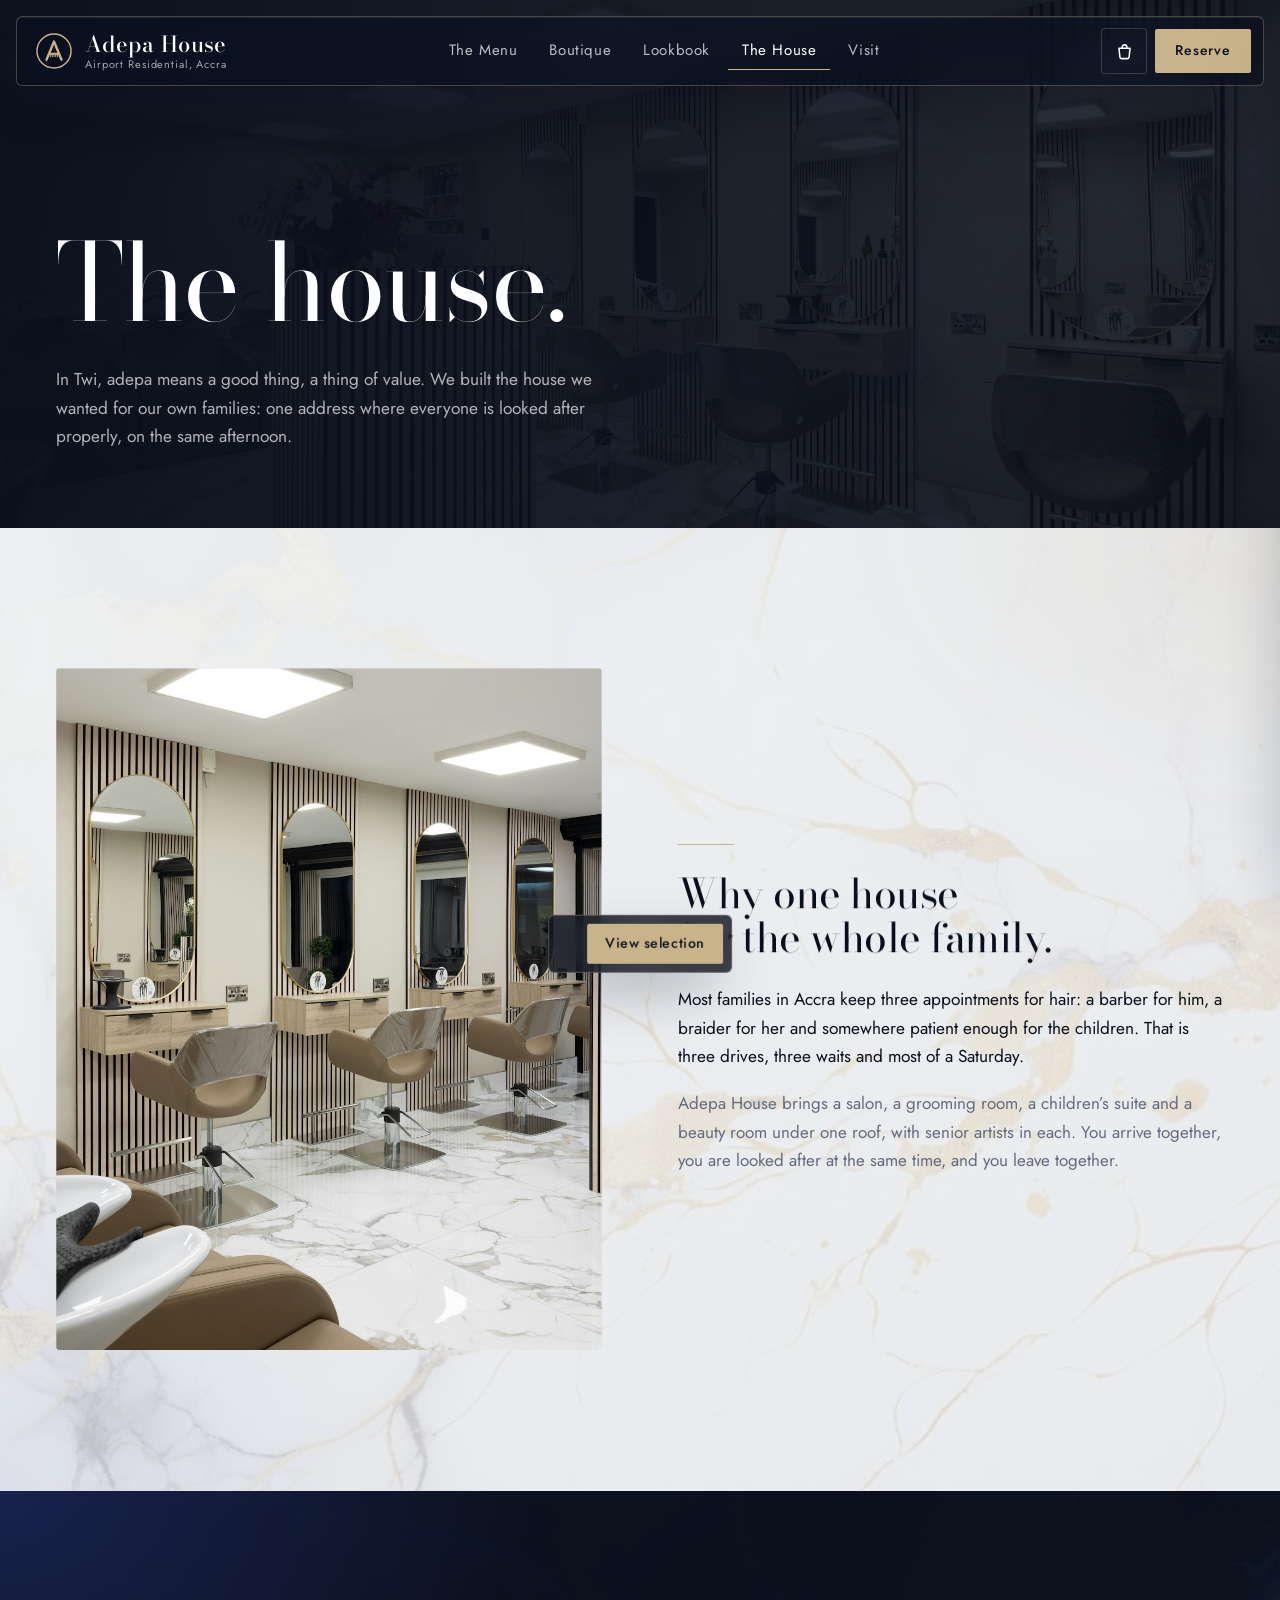
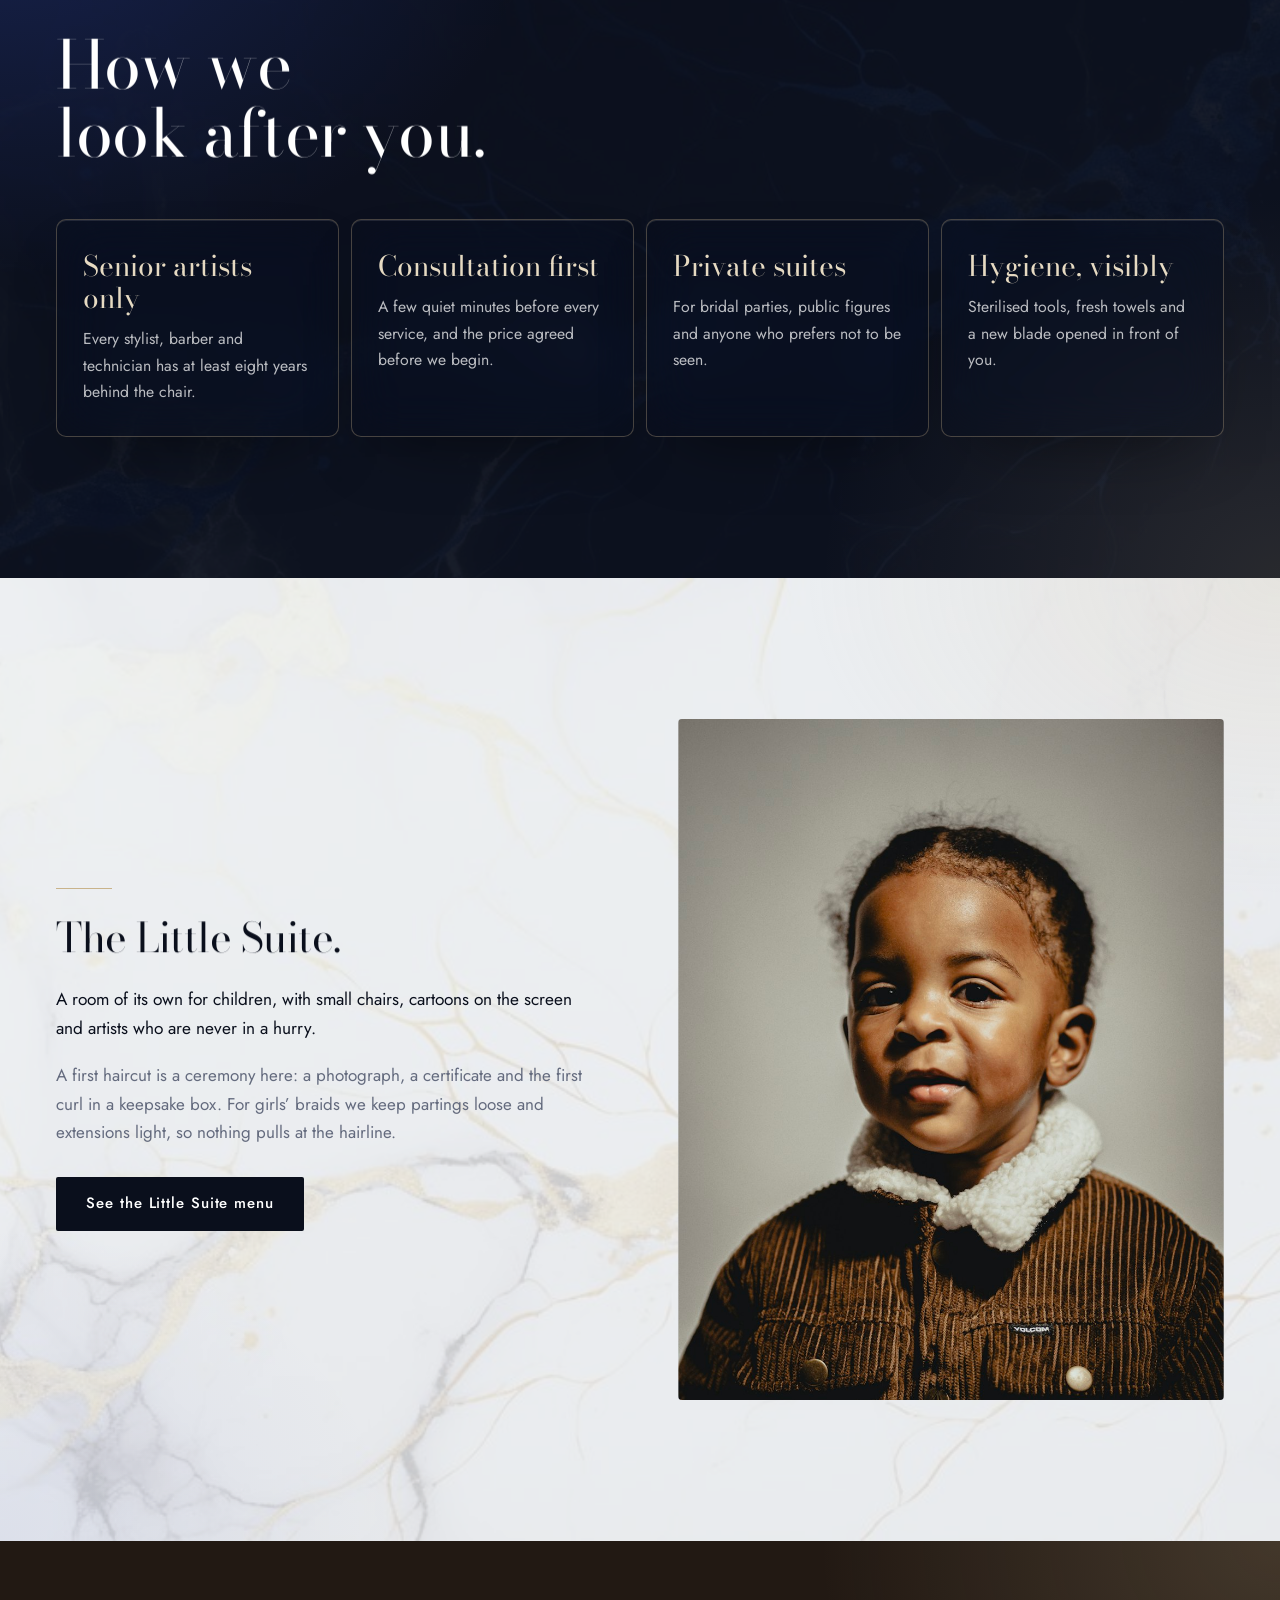
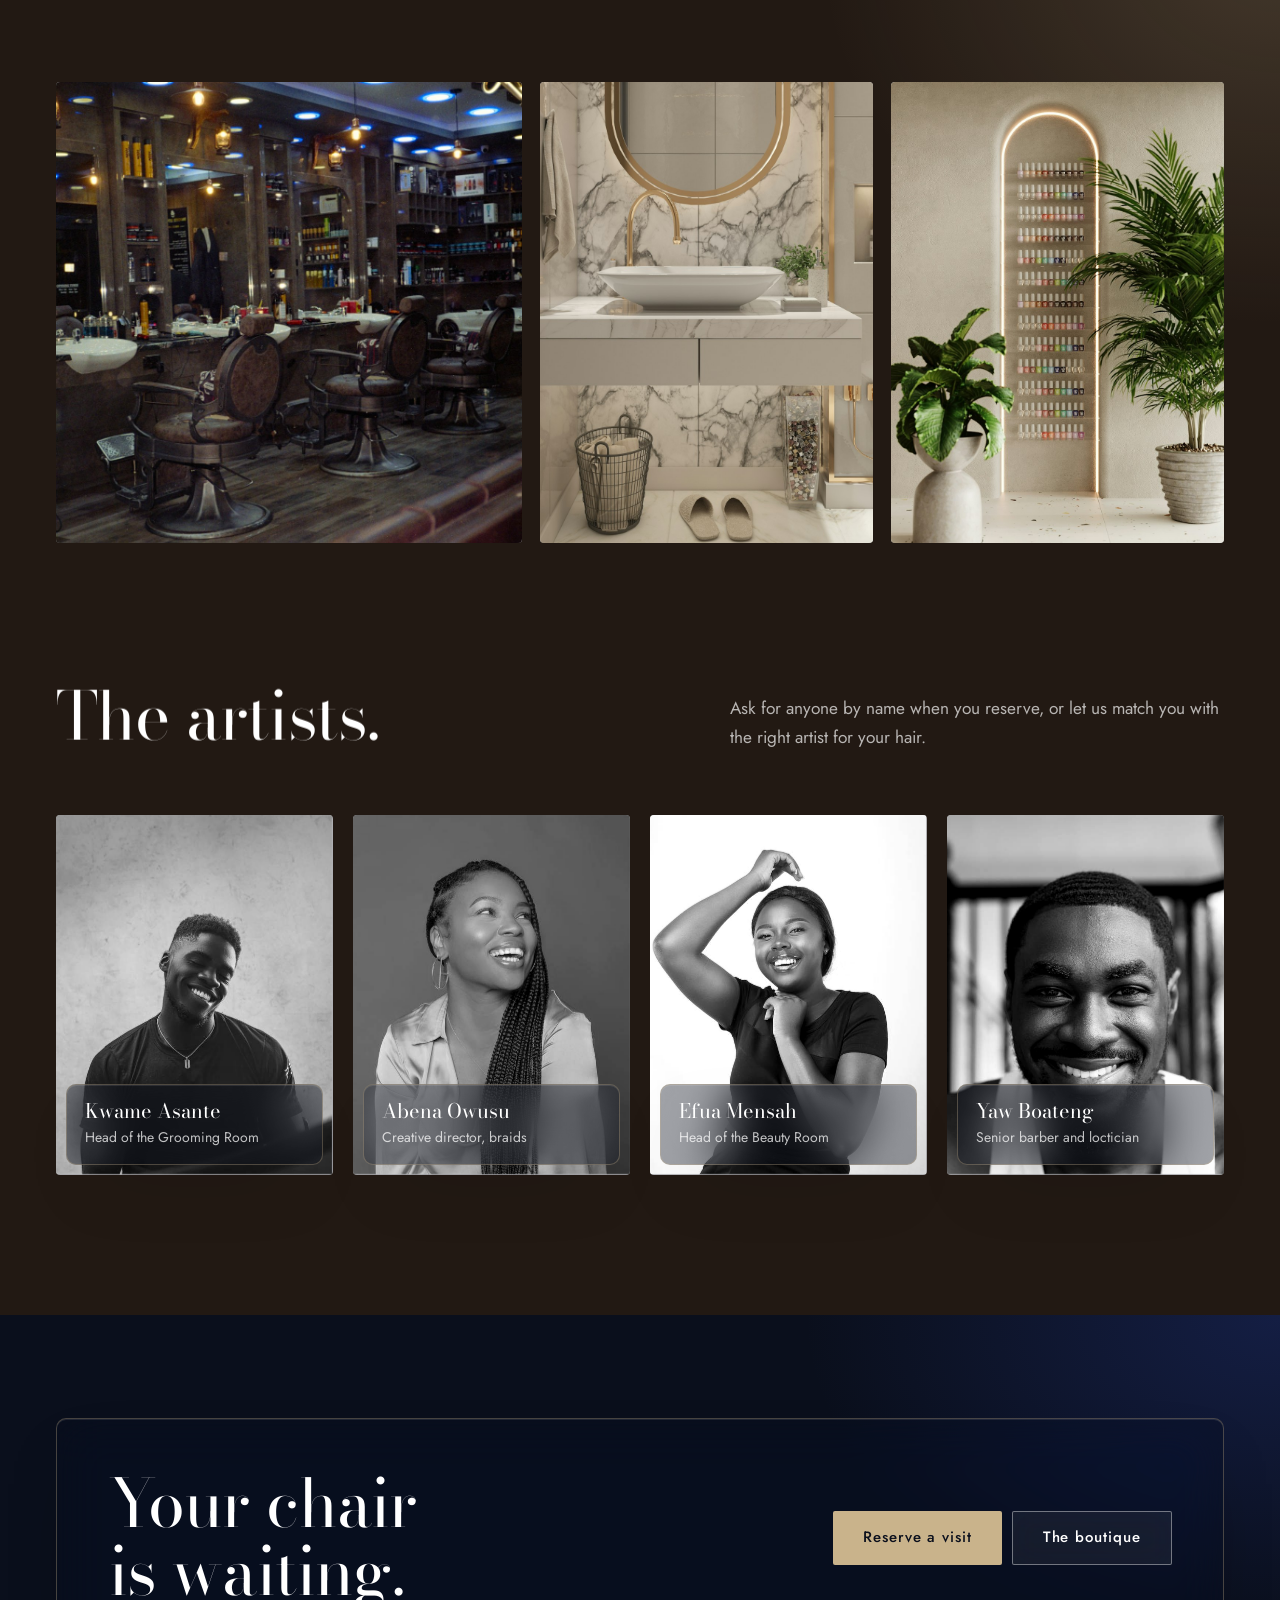
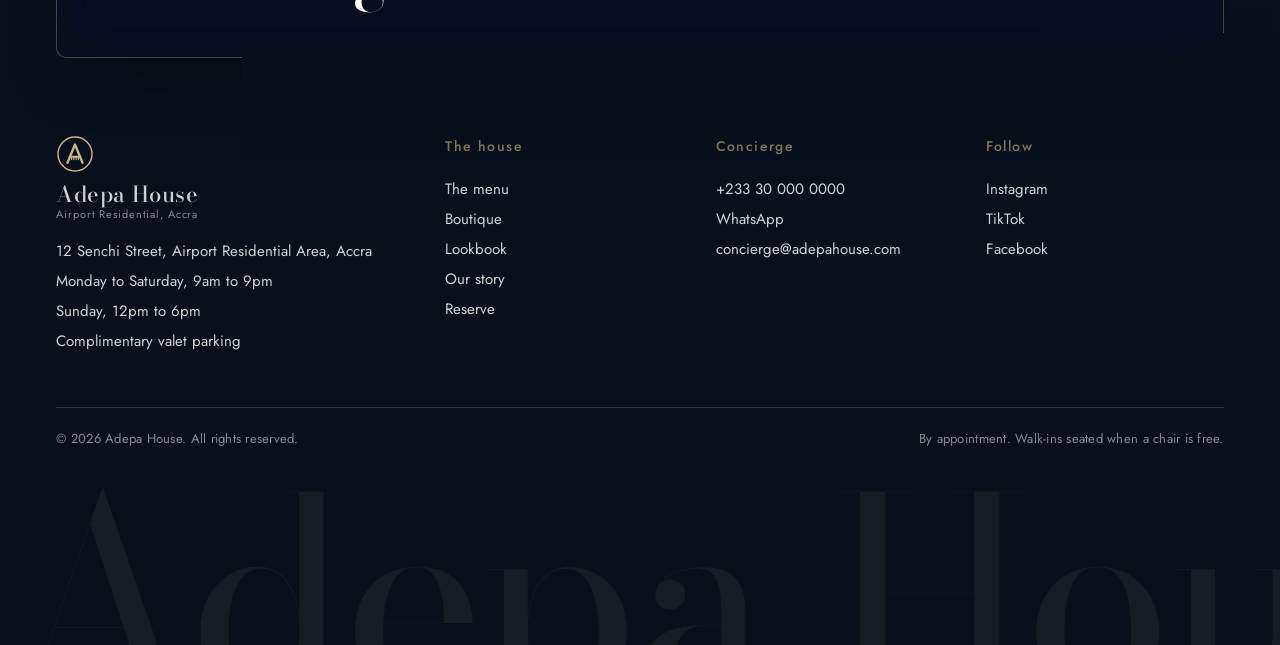
==== commit 8eddd492: "Luxury redesign: four rooms, premium menu, hair-only boutique Repositions the sample as a private ha" ====
--- a/about.html
+++ b/about.html
@@ -3,70 +3,74 @@
 <head>
   <meta charset="UTF-8">
   <meta name="viewport" content="width=device-width, initial-scale=1">
-  <title>About | Adepa House</title>
-  <meta name="description" content="Adepa House is a family salon in East Legon, Accra: barbers, braiders and nail technicians under one roof, with a corner made for children.">
-  <meta name="theme-color" content="#0B1437">
+  <title>The House | Adepa House</title>
+  <meta name="description" content="The story of Adepa House, a private hair and beauty house for families in Airport Residential, Accra: four rooms, senior stylists, private suites and valet parking.">
+  <meta name="theme-color" content="#0A0F1C">
   <link rel="icon" href="assets/img/favicon.svg" type="image/svg+xml">
-  <link rel="preload" href="assets/fonts/archivo-latin-wdth-normal.woff2" as="font" type="font/woff2" crossorigin>
+  <link rel="preload" href="assets/fonts/bodoni-moda-latin-opsz-normal.woff2" as="font" type="font/woff2" crossorigin>
+  <link rel="preload" href="assets/fonts/jost-latin-wght-normal.woff2" as="font" type="font/woff2" crossorigin>
   <link rel="stylesheet" href="assets/css/site.css">
 </head>
 <body data-page="about">
 
   <main>
-    <section class="phead">
+    <section class="phead phead--photo">
+      <div class="phead__bg" style="background-image:url('assets/img/lx-space-wide.jpg')"></div>
       <div class="wrap">
-        <h1 class="d-xl" data-lines="manual">One salon.<br>Everybody.</h1>
-        <p class="t-lead muted" data-rise>In Twi, adepa means a good thing. We built the salon we wanted for our own families: one place where mum, dad and the children can all sit down on the same Saturday.</p>
+        <h1 class="h-xl" data-lines="manual">The house.</h1>
+        <p class="lead muted" data-rise>In Twi, adepa means a good thing, a thing of value. We built the house we wanted for our own families: one address where everyone is looked after properly, on the same afternoon.</p>
       </div>
     </section>
 
-    <section class="sec bg-mist">
+    <section class="sec s-porcelain">
       <div class="wrap story">
-        <div class="ph" data-unmask><img src="assets/img/space-chairs.jpg" alt="A row of black salon chairs in a bright room"></div>
+        <div class="ph" data-unmask><img src="assets/img/lx-space-chairs.jpg" alt="Mocha salon chairs beneath oval gold mirrors"></div>
         <div class="story__text">
-          <h2 class="d-m" data-lines>Why unisex,<br>and why it matters.</h2>
-          <p data-rise>Most families in Accra visit three different places for hair: a barber for him, a braider for her, and somewhere patient enough for the little ones. That is three trips, three waits and most of a weekend.</p>
-          <p data-rise>Adepa House puts barbers, braiders, a loctician and a nail desk in the same room. You book once, arrive together and leave together.</p>
+          <span class="rule" data-rise></span>
+          <h2 class="h-m" data-lines>Why one house<br>for the whole family.</h2>
+          <p class="lead" data-rise>Most families in Accra keep three appointments for hair: a barber for him, a braider for her and somewhere patient enough for the children. That is three drives, three waits and most of a Saturday.</p>
+          <p class="muted" data-rise>Adepa House brings a salon, a grooming room, a children’s suite and a beauty room under one roof, with senior artists in each. You arrive together, you are looked after at the same time, and you leave together.</p>
         </div>
       </div>
     </section>
 
-    <section class="sec bg-carbon">
+    <section class="sec s-ink">
       <div class="wrap">
-        <h2 class="d-l" data-lines style="margin-bottom:clamp(32px,4vw,56px)">How we<br>work.</h2>
+        <h2 class="h-l" data-lines style="margin-bottom:clamp(36px,4vw,60px)">How we<br>look after you.</h2>
         <div class="facts">
-          <div class="fact glass-d" data-rise><b>12</b><span>chairs, so walk-ins rarely wait long</span></div>
-          <div class="fact glass-d" data-rise><b>7</b><span>days a week, including Sunday afternoons</span></div>
-          <div class="fact glass-d" data-rise><b>2</b><span>braiders on every long style, to halve the time</span></div>
-          <div class="fact glass-d" data-rise><b>1</b><span>new blade for each client, opened in front of you</span></div>
+          <div class="fact glass-d" data-rise><b>Senior artists only</b><span>Every stylist, barber and technician has at least eight years behind the chair.</span></div>
+          <div class="fact glass-d" data-rise><b>Consultation first</b><span>A few quiet minutes before every service, and the price agreed before we begin.</span></div>
+          <div class="fact glass-d" data-rise><b>Private suites</b><span>For bridal parties, public figures and anyone who prefers not to be seen.</span></div>
+          <div class="fact glass-d" data-rise><b>Hygiene, visibly</b><span>Sterilised tools, fresh towels and a new blade opened in front of you.</span></div>
         </div>
       </div>
     </section>
 
-    <section class="sec bg-cream">
+    <section class="sec s-porcelain">
       <div class="wrap story story--flip">
         <div class="story__text">
-          <h2 class="d-m" data-lines>Children get<br>their own corner.</h2>
-          <p data-rise>Small chairs, a screen with cartoons, and barbers who are in no hurry. A first haircut takes as long as it takes, and you go home with the photo and the first curl.</p>
-          <p data-rise>For girls’ braids we keep extensions light and partings loose, so nothing pulls at the hairline.</p>
-          <p data-rise style="margin-top:28px"><a class="btn btn--navy" href="services.html#kids">See kids’ services</a></p>
+          <span class="rule" data-rise></span>
+          <h2 class="h-m" data-lines>The Little Suite.</h2>
+          <p class="lead" data-rise>A room of its own for children, with small chairs, cartoons on the screen and artists who are never in a hurry.</p>
+          <p class="muted" data-rise>A first haircut is a ceremony here: a photograph, a certificate and the first curl in a keepsake box. For girls’ braids we keep partings loose and extensions light, so nothing pulls at the hairline.</p>
+          <p data-rise style="margin-top:30px"><a class="btn btn--ink" href="services.html#kids">See the Little Suite menu</a></p>
         </div>
-        <div class="ph" data-unmask><img src="assets/img/kid-boy-toddler.jpg" alt="A toddler with a fresh haircut" loading="lazy"></div>
+        <div class="ph" data-unmask><img src="assets/img/lx-k-first.jpg" alt="A toddler in a corduroy jacket after his first haircut" loading="lazy"></div>
       </div>
     </section>
 
-    <section class="sec bg-mist">
+    <section class="sec s-espresso">
       <div class="wrap">
         <div class="strip" style="margin-bottom:var(--sec)">
-          <div class="ph" data-unmask><img src="assets/img/space-barber-floor.jpg" alt="Barbers at work along a row of chairs" loading="lazy"></div>
-          <div class="ph" data-unmask><img src="assets/img/work-braiding.jpg" alt="A client smiling while her cornrows are braided" loading="lazy"></div>
-          <div class="ph" data-unmask><img src="assets/img/nails-polish.jpg" alt="Polish being applied during a manicure" loading="lazy"></div>
+          <div class="ph" data-unmask><img src="assets/img/lx-space-groom2.jpg" alt="Leather chairs in the grooming room" loading="lazy"></div>
+          <div class="ph" data-unmask><img src="assets/img/lx-space-basin.jpg" alt="A marble basin under a gold-framed mirror" loading="lazy"></div>
+          <div class="ph" data-unmask><img src="assets/img/lx-space-nails.jpg" alt="The beauty room’s lit polish wall" loading="lazy"></div>
         </div>
         <div class="sec-head">
-          <h2 class="d-l" data-lines>The team.</h2>
-          <p class="t-lead muted" data-rise>Ask for anyone by name when you book, or let us seat you with whoever is free.</p>
+          <h2 class="h-l" data-lines>The artists.</h2>
+          <p class="lead muted" data-rise>Ask for anyone by name when you reserve, or let us match you with the right artist for your hair.</p>
         </div>
-        <div class="team team--4" id="teamAll"></div>
+        <div class="team" id="teamAll"></div>
       </div>
     </section>
   </main>
--- a/assets/css/site.css
+++ b/assets/css/site.css
@@ -1,799 +1,731 @@
-/* ADEPA HOUSE — unisex salon.
-   One typeface (Archivo, variable width). Navy, cobalt and white, warmed with cream,
-   grounded with carbon. Glass panels sit over photos and soft colour fields. */
+/* ADEPA HOUSE — a private hair and beauty house, Airport Residential, Accra.
+   Bodoni Moda for display, Jost for everything else. Midnight, porcelain and espresso,
+   with champagne used sparingly for detail. Smoky glass over photography and marble. */
 
 @font-face {
-  font-family: 'Archivo';
-  src: url('../fonts/archivo-latin-wdth-normal.woff2') format('woff2');
-  font-weight: 100 900; font-stretch: 62% 125%; font-style: normal; font-display: swap;
+  font-family: 'Bodoni Moda';
+  src: url('../fonts/bodoni-moda-latin-opsz-normal.woff2') format('woff2');
+  font-weight: 400 900; font-style: normal; font-display: swap;
+}
+@font-face {
+  font-family: 'Jost';
+  src: url('../fonts/jost-latin-wght-normal.woff2') format('woff2');
+  font-weight: 100 900; font-style: normal; font-display: swap;
 }
 
 :root {
-  --paper: #EDF0F5;
-  --paper-2: #E2E7F0;
-  --white: #FFFFFF;
-  --cream: #EADFCE;
-  --cream-2: #F4EEE5;
-  --sand: #B9A585;
-  --navy: #0B1437;
-  --navy-2: #152052;
-  --cobalt: #2A45F0;
-  --carbon: #17181C;
-  --slate: #586079;
-  --line: rgba(11, 20, 55, .12);
-  --line-inv: rgba(255, 255, 255, .16);
-
-  --gut: clamp(20px, 4vw, 56px);
-  --sec: clamp(84px, 10vw, 156px);
-  --max: 1400px;
-  --ease: cubic-bezier(.22, 1, .36, 1);
-  --r-img: 16px;
-  --r-card: 24px;
-  --shadow: 0 24px 60px -28px rgba(11, 20, 55, .38);
+  --ink: #0A0F1C;
+  --ink-2: #111A30;
+  --sapphire: #3149B5;
+  --champagne: #C9B38B;
+  --champagne-l: #E6DAC2;
+  --porcelain: #EEF0F3;
+  --porcelain-2: #E4E7EC;
+  --espresso: #221913;
+  --carbon: #121316;
+  --muted: #646B7E;
+  --line: rgba(10, 15, 28, .12);
+  --line-inv: rgba(255, 255, 255, .14);
+  --gold-line: rgba(201, 179, 139, .32);
+
+  --serif: 'Bodoni Moda', 'Didot', 'Bodoni 72', Georgia, serif;
+  --sans: 'Jost', 'Futura', 'Helvetica Neue', Arial, sans-serif;
+
+  --gut: clamp(20px, 4.4vw, 64px);
+  --sec: clamp(96px, 11vw, 176px);
+  --max: 1440px;
+  --ease: cubic-bezier(.2, .8, .2, 1);
+  --slow: cubic-bezier(.65, 0, .35, 1);
+  --r: 4px;
+  --r-panel: 10px;
 }
 
 *, *::before, *::after { box-sizing: border-box; margin: 0; padding: 0; }
 html { -webkit-text-size-adjust: 100%; }
 body {
-  background: var(--paper); color: var(--navy);
-  font-family: 'Archivo', 'Helvetica Neue', Arial, sans-serif;
-  font-size: 1.0625rem; line-height: 1.6; font-weight: 400; font-stretch: 100%;
-  -webkit-font-smoothing: antialiased; text-rendering: optimizeLegibility;
-  overflow-x: hidden;
+  background: var(--porcelain); color: var(--ink);
+  font-family: var(--sans); font-size: 1.0625rem; line-height: 1.68; font-weight: 400;
+  -webkit-font-smoothing: antialiased; text-rendering: optimizeLegibility; overflow-x: hidden;
 }
 img { display: block; max-width: 100%; }
 a { color: inherit; text-decoration: none; }
 button { font: inherit; color: inherit; background: none; border: 0; cursor: pointer; }
 ul { list-style: none; }
-::selection { background: var(--cobalt); color: #fff; }
-:focus-visible { outline: 2.5px solid var(--cobalt); outline-offset: 3px; border-radius: 6px; }
-.on-dark :focus-visible, .bg-carbon :focus-visible, .hero :focus-visible, .menu :focus-visible,
-.nav :focus-visible, .phead :focus-visible, .foot :focus-visible { outline-color: var(--cream); }
+::selection { background: var(--champagne); color: var(--ink); }
+:focus-visible { outline: 2px solid var(--sapphire); outline-offset: 3px; }
+.s-ink :focus-visible, .s-espresso :focus-visible, .s-carbon :focus-visible, .hero :focus-visible,
+.menu :focus-visible, .nav :focus-visible, .phead :focus-visible, .foot :focus-visible, .band :focus-visible,
+.glass-d :focus-visible { outline-color: var(--champagne); }
 body.is-locked { overflow: hidden; }
 
 /* ---------- type ---------- */
-.d-xl, .d-l, .d-m {
-  font-stretch: 75%; font-weight: 600; letter-spacing: -.012em; line-height: .94;
-  text-wrap: balance;
-}
-.d-xl { font-size: clamp(3.6rem, 10.6vw, 11rem); }
-.d-l  { font-size: clamp(2.8rem, 6.6vw, 6.4rem); }
-.d-m  { font-size: clamp(2.1rem, 3.8vw, 3.6rem); line-height: .98; }
-.t-lead { font-size: clamp(1.0625rem, 1.4vw, 1.3125rem); line-height: 1.55; max-width: 34em; }
-.muted { color: var(--slate); }
-.on-dark .muted, .bg-carbon .muted, .phead .muted { color: rgba(255, 255, 255, .7); }
-
-.ln { display: block; overflow: hidden; padding-bottom: .1em; margin-bottom: -.1em; }
+.h-xl, .h-l, .h-m, .h-s { font-family: var(--serif); font-weight: 400; font-optical-sizing: auto; letter-spacing: -.012em; text-wrap: balance; }
+.h-xl { font-size: clamp(3.3rem, 8.4vw, 8.6rem); line-height: .98; }
+.h-l  { font-size: clamp(2.5rem, 5.2vw, 5.2rem); line-height: 1.02; }
+.h-m  { font-size: clamp(1.9rem, 3.2vw, 3rem); line-height: 1.08; }
+.h-s  { font-size: clamp(1.35rem, 1.8vw, 1.6rem); line-height: 1.2; }
+.lead { font-size: clamp(1.0625rem, 1.35vw, 1.25rem); line-height: 1.65; max-width: 34em; font-weight: 400; }
+.muted { color: var(--muted); }
+.s-ink .muted, .s-espresso .muted, .s-carbon .muted, .phead .muted, .band .muted, .glass-d .muted { color: rgba(255, 255, 255, .68); }
+.ln { display: block; overflow: hidden; padding-bottom: .12em; margin-bottom: -.12em; }
 .ln > span { display: block; will-change: transform; }
 
 /* ---------- layout + surfaces ---------- */
 .wrap { width: 100%; max-width: var(--max); margin: 0 auto; padding: 0 var(--gut); }
-.sec { padding: var(--sec) 0; position: relative; }
+.sec { padding: var(--sec) 0; position: relative; overflow: hidden; }
 .sec > .wrap { position: relative; z-index: 1; }
 
-.bg-mist {
-  background:
-    radial-gradient(42vw 42vw at 4% 0%, rgba(42, 69, 240, .13), transparent 62%),
-    radial-gradient(38vw 38vw at 100% 100%, rgba(185, 165, 133, .28), transparent 62%),
-    var(--paper);
-}
-.bg-cream {
-  background:
-    radial-gradient(40vw 40vw at 100% 0%, rgba(255, 255, 255, .75), transparent 60%),
-    radial-gradient(36vw 36vw at 0% 100%, rgba(42, 69, 240, .08), transparent 62%),
-    var(--cream-2);
-}
-.on-dark {
+/* porcelain with a whisper of marble, never a flat white wall */
+.s-porcelain { background: var(--porcelain); }
+.s-porcelain::before, .s-ink::before, .phead::before {
+  content: ''; position: absolute; inset: 0; pointer-events: none;
+  background: url('../img/s/lx-tex-marble.jpg') center / cover no-repeat;
+}
+.s-porcelain::before { opacity: .16; mix-blend-mode: multiply; }
+.s-porcelain::after { content: ''; position: absolute; inset: 0; pointer-events: none;
+  background: radial-gradient(60vw 40vw at 100% 0%, rgba(201, 179, 139, .16), transparent 62%), radial-gradient(50vw 40vw at 0% 100%, rgba(49, 73, 181, .07), transparent 62%); }
+.s-ink { color: #fff; background: radial-gradient(70vw 50vw at 0% 0%, rgba(49, 73, 181, .32), transparent 60%), radial-gradient(60vw 50vw at 100% 100%, rgba(201, 179, 139, .14), transparent 60%), var(--ink); }
+.s-ink::before { opacity: .06; mix-blend-mode: screen; filter: invert(1); }
+.s-espresso { color: #fff; background: radial-gradient(60vw 50vw at 100% 0%, rgba(201, 179, 139, .2), transparent 60%), var(--espresso); }
+.s-carbon {
   color: #fff;
   background:
-    radial-gradient(50vw 40vw at 10% 0%, rgba(42, 69, 240, .38), transparent 62%),
-    radial-gradient(40vw 40vw at 100% 100%, rgba(234, 223, 206, .1), transparent 62%),
-    var(--navy);
-}
-.bg-carbon {
-  color: #fff;
-  background:
-    linear-gradient(27deg, #131417 5px, transparent 5px) 0 5px,
-    linear-gradient(207deg, #131417 5px, transparent 5px) 10px 0,
-    linear-gradient(27deg, #1e1f24 5px, transparent 5px) 0 10px,
-    linear-gradient(207deg, #1e1f24 5px, transparent 5px) 10px 5px,
-    linear-gradient(90deg, #1a1b1f 10px, transparent 10px),
-    linear-gradient(#1c1d21 25%, #19191d 25%, #19191d 50%, transparent 50%, transparent 75%, #212227 75%, #212227);
-  background-color: var(--carbon);
-  background-size: 20px 20px;
-}
-.bg-carbon::before {
-  content: ''; position: absolute; inset: 0; pointer-events: none;
-  background:
-    radial-gradient(46vw 36vw at 0% 0%, rgba(42, 69, 240, .22), transparent 64%),
-    radial-gradient(40vw 40vw at 100% 100%, rgba(234, 223, 206, .12), transparent 62%),
-    linear-gradient(180deg, rgba(23, 24, 28, .25), rgba(23, 24, 28, .55));
-}
+    linear-gradient(27deg, #0f1012 5px, transparent 5px) 0 5px,
+    linear-gradient(207deg, #0f1012 5px, transparent 5px) 10px 0,
+    linear-gradient(27deg, #1a1b1f 5px, transparent 5px) 0 10px,
+    linear-gradient(207deg, #1a1b1f 5px, transparent 5px) 10px 5px,
+    linear-gradient(90deg, #16171a 10px, transparent 10px),
+    linear-gradient(#18191c 25%, #151619 25%, #151619 50%, transparent 50%, transparent 75%, #1d1e22 75%, #1d1e22);
+  background-color: var(--carbon); background-size: 20px 20px;
+}
+.s-carbon::before { content: ''; position: absolute; inset: 0; pointer-events: none;
+  background: radial-gradient(50vw 40vw at 0% 0%, rgba(201, 179, 139, .16), transparent 64%), linear-gradient(180deg, rgba(18, 19, 22, .2), rgba(18, 19, 22, .6)); }
 
 /* glass */
 .glass {
-  background: rgba(255, 255, 255, .58); border: 1px solid rgba(255, 255, 255, .8);
-  -webkit-backdrop-filter: blur(22px) saturate(165%); backdrop-filter: blur(22px) saturate(165%);
-  box-shadow: var(--shadow), inset 0 1px 0 rgba(255, 255, 255, .7);
+  background: rgba(255, 255, 255, .6); border: 1px solid rgba(255, 255, 255, .85);
+  -webkit-backdrop-filter: blur(24px) saturate(150%); backdrop-filter: blur(24px) saturate(150%);
+  box-shadow: 0 30px 70px -36px rgba(10, 15, 28, .4), inset 0 1px 0 rgba(255, 255, 255, .8);
 }
 .glass-d {
   color: #fff;
-  background: rgba(255, 255, 255, .09); border: 1px solid rgba(255, 255, 255, .18);
-  -webkit-backdrop-filter: blur(22px) saturate(150%); backdrop-filter: blur(22px) saturate(150%);
-  box-shadow: inset 0 1px 0 rgba(255, 255, 255, .14), 0 24px 60px -30px rgba(0, 0, 0, .5);
-}
-
-.sec-head { display: grid; grid-template-columns: 1.2fr 1fr; gap: 28px var(--gut); align-items: end; margin-bottom: clamp(36px, 5vw, 72px); }
+  background: rgba(10, 15, 28, .38); border: 1px solid var(--gold-line);
+  -webkit-backdrop-filter: blur(24px) saturate(140%); backdrop-filter: blur(24px) saturate(140%);
+  box-shadow: inset 0 1px 0 rgba(255, 255, 255, .1), 0 30px 70px -36px rgba(0, 0, 0, .6);
+}
+
+.sec-head { display: grid; grid-template-columns: 1.25fr 1fr; gap: 28px var(--gut); align-items: end; margin-bottom: clamp(40px, 5vw, 76px); }
 .sec-head p { justify-self: end; }
 @media (max-width: 860px) { .sec-head { grid-template-columns: 1fr; } .sec-head p { justify-self: start; } }
+.rule { display: block; width: 56px; height: 1px; background: var(--champagne); margin-bottom: 26px; }
 
 /* ---------- buttons ---------- */
 .btn {
+  position: relative; overflow: hidden; isolation: isolate;
   display: inline-flex; align-items: center; justify-content: center; gap: 10px;
-  height: 54px; padding: 0 28px; border-radius: 999px;
-  font-size: 1rem; font-weight: 600; font-stretch: 100%; white-space: nowrap;
-  transition: transform .45s var(--ease), background-color .3s, color .3s, border-color .3s, box-shadow .3s;
-}
-.btn:hover { transform: translateY(-2px); }
-.btn:active { transform: translateY(0) scale(.98); }
-.btn--cream { background: var(--cream); color: var(--navy); }
-.btn--cream:hover { background: #fff; box-shadow: 0 14px 34px -14px rgba(234, 223, 206, .8); }
-.btn--navy { background: var(--navy); color: #fff; }
-.btn--navy:hover { background: var(--cobalt); box-shadow: 0 14px 34px -14px rgba(42, 69, 240, .7); }
-.btn--line { border: 1.5px solid var(--line); }
-.btn--line:hover { border-color: var(--navy); }
-.btn--glass {
-  color: #fff; background: rgba(255, 255, 255, .12); border: 1px solid rgba(255, 255, 255, .3);
-  -webkit-backdrop-filter: blur(16px) saturate(150%); backdrop-filter: blur(16px) saturate(150%);
-}
-.btn--glass:hover { background: rgba(255, 255, 255, .22); }
-.btn--sm { height: 44px; padding: 0 20px; font-size: .9375rem; }
+  height: 54px; padding: 0 30px; border-radius: 2px;
+  font-family: var(--sans); font-size: .9375rem; font-weight: 500; letter-spacing: .06em; white-space: nowrap;
+  transition: color .45s var(--ease), border-color .45s var(--ease);
+}
+.btn::before { content: ''; position: absolute; inset: 0; z-index: -1; transform: scaleX(0); transform-origin: right; transition: transform .6s var(--ease); }
+.btn:hover::before { transform: scaleX(1); transform-origin: left; }
+.btn--champ { background: var(--champagne); color: var(--ink); }
+.btn--champ::before { background: #fff; }
+.btn--ink { background: var(--ink); color: #fff; }
+.btn--ink::before { background: var(--sapphire); }
+.btn--line { border: 1px solid rgba(10, 15, 28, .28); color: var(--ink); }
+.btn--line::before { background: var(--ink); }
+.btn--line:hover { color: #fff; border-color: var(--ink); }
+.btn--glass { color: #fff; border: 1px solid rgba(255, 255, 255, .4); background: rgba(255, 255, 255, .06); -webkit-backdrop-filter: blur(14px); backdrop-filter: blur(14px); }
+.btn--glass::before { background: #fff; }
+.btn--glass:hover { color: var(--ink); border-color: #fff; }
+.btn--sm { height: 44px; padding: 0 20px; font-size: .875rem; }
 .btn--block { width: 100%; }
 .btn[disabled] { opacity: .4; pointer-events: none; }
-.link { font-weight: 600; border-bottom: 1.5px solid currentColor; padding-bottom: 2px; transition: color .25s; }
-.link:hover { color: var(--cobalt); }
-.on-dark .link:hover, .bg-carbon .link:hover { color: var(--cream); }
-
-/* add-to-booking / add-to-bag button */
+.link { font-weight: 500; letter-spacing: .03em; border-bottom: 1px solid currentColor; padding-bottom: 3px; transition: color .3s; }
+.link:hover { color: var(--sapphire); }
+.s-ink .link:hover, .s-carbon .link:hover, .s-espresso .link:hover { color: var(--champagne); }
+
+/* add to booking / bag */
 .add {
   display: inline-flex; align-items: center; justify-content: center; gap: 8px; flex: 0 0 auto;
-  height: 44px; padding: 0 18px; border-radius: 999px; font-weight: 600; font-size: .9375rem;
-  background: var(--navy); color: #fff; transition: background-color .25s, color .25s, transform .4s var(--ease);
-}
-.add svg { width: 16px; height: 16px; }
-.add:hover { background: var(--cobalt); transform: translateY(-1px); }
-.add[aria-pressed="true"] { background: var(--cream); color: var(--navy); }
-.bg-carbon .add, .on-dark .add { background: var(--cream); color: var(--navy); }
-.bg-carbon .add:hover, .on-dark .add:hover { background: #fff; }
-.bg-carbon .add[aria-pressed="true"], .on-dark .add[aria-pressed="true"] { background: rgba(255, 255, 255, .16); color: #fff; }
+  height: 42px; padding: 0 16px; border-radius: 2px; font-weight: 500; font-size: .875rem; letter-spacing: .04em;
+  border: 1px solid var(--ink); color: var(--ink); transition: background-color .3s, color .3s, border-color .3s;
+}
+.add svg { width: 15px; height: 15px; }
+.add:hover { background: var(--ink); color: #fff; }
+.add[aria-pressed="true"] { background: var(--ink); color: var(--champagne-l); }
+.glass-d .add, .s-ink .add, .s-carbon .add, .s-espresso .add { border-color: var(--champagne); color: var(--champagne-l); }
+.glass-d .add:hover, .s-ink .add:hover, .s-carbon .add:hover { background: var(--champagne); color: var(--ink); }
+.glass-d .add[aria-pressed="true"], .s-carbon .add[aria-pressed="true"], .s-ink .add[aria-pressed="true"] { background: var(--champagne); color: var(--ink); }
 
 /* ---------- photo frame ---------- */
-.ph { position: relative; overflow: hidden; border-radius: var(--r-img); background: #d9dee8; }
+.ph { position: relative; overflow: hidden; border-radius: var(--r); background: #d6d9df; }
 .ph > img { position: absolute; inset: 0; width: 100%; height: 100%; object-fit: cover; }
 
-/* ---------- tabs and chips ---------- */
-.tabs { display: flex; flex-wrap: wrap; gap: 6px; }
-.tab {
-  height: 44px; padding: 0 20px; border-radius: 999px; border: 1.5px solid var(--line);
-  font-size: .9375rem; font-weight: 600; transition: background-color .25s, color .25s, border-color .25s;
-}
-.tab:hover { border-color: var(--navy); }
-.tab[aria-pressed="true"] { background: var(--navy); border-color: var(--navy); color: #fff; }
-.tabs.glass { padding: 6px; border-radius: 999px; display: inline-flex; max-width: 100%; }
-.tabs.glass .tab, .tabs.glass-d .tab { border-color: transparent; }
-.tabs.glass-d { padding: 6px; border-radius: 999px; display: inline-flex; max-width: 100%; }
-.tabs.glass-d .tab:hover { background: rgba(255, 255, 255, .1); }
-.tabs.glass-d .tab[aria-pressed="true"] { background: var(--cream); color: var(--navy); }
+/* ---------- tabs + chips ---------- */
+.tabs { display: inline-flex; flex-wrap: wrap; gap: 2px; }
+.tab { position: relative; height: 46px; padding: 0 20px; font-size: .9375rem; font-weight: 500; letter-spacing: .03em; color: var(--muted); transition: color .3s; }
+.tab::after { content: ''; position: absolute; left: 20px; right: 20px; bottom: 8px; height: 1px; background: currentColor; transform: scaleX(0); transition: transform .5s var(--ease); }
+.tab:hover { color: var(--ink); }
+.tab[aria-pressed="true"] { color: var(--ink); }
+.tab[aria-pressed="true"]::after { transform: scaleX(1); }
+.tabs.glass, .tabs.glass-d { padding: 4px; border-radius: 3px; max-width: 100%; }
+.glass-d .tab, .s-ink .tab { color: rgba(255, 255, 255, .6); }
+.glass-d .tab[aria-pressed="true"], .s-ink .tab[aria-pressed="true"], .glass-d .tab:hover { color: #fff; }
 .chips { display: flex; flex-wrap: wrap; gap: 8px; }
-.chip { height: 38px; padding: 0 16px; border-radius: 999px; font-size: .875rem; font-weight: 600; color: var(--slate); background: rgba(255, 255, 255, .6); border: 1px solid rgba(255, 255, 255, .9); transition: color .2s, background-color .2s; }
-.chip:hover { color: var(--navy); }
-.chip[aria-pressed="true"] { color: #fff; background: var(--cobalt); border-color: var(--cobalt); }
+.chip { height: 38px; padding: 0 16px; border-radius: 2px; font-size: .875rem; font-weight: 500; letter-spacing: .02em; color: var(--muted); border: 1px solid var(--line); background: rgba(255, 255, 255, .5); transition: color .25s, background-color .25s, border-color .25s; }
+.chip:hover { color: var(--ink); border-color: rgba(10, 15, 28, .3); }
+.chip[aria-pressed="true"] { color: #fff; background: var(--ink); border-color: var(--ink); }
 
 /* =====================================================
    LOGO
    ===================================================== */
-.logo { display: inline-flex; align-items: center; gap: 10px; }
-.logo svg { width: 36px; height: 36px; flex: 0 0 auto; color: var(--cream); }
+.logo { display: inline-flex; align-items: center; gap: 12px; }
+.logo svg { width: 38px; height: 38px; flex: 0 0 auto; color: var(--champagne); }
 .logo__word { display: flex; flex-direction: column; line-height: 1; }
-.logo__word b { font-stretch: 75%; font-weight: 650; font-size: 1.5rem; letter-spacing: .005em; }
-.logo__word i { font-style: normal; font-size: .75rem; font-weight: 500; opacity: .66; margin-top: 3px; letter-spacing: .02em; }
-
-/* =====================================================
-   NAV — dark frosted glass, sliding highlight
+.logo__word b { font-family: var(--serif); font-weight: 500; font-size: 1.375rem; letter-spacing: .02em; }
+.logo__word i { font-style: normal; font-size: .6875rem; font-weight: 400; letter-spacing: .08em; opacity: .62; margin-top: 4px; }
+
+/* =====================================================
+   NAV — smoky glass, champagne underline that follows the pointer
    ===================================================== */
 .nav {
-  position: fixed; z-index: 100; top: 14px; left: 50%;
-  width: min(calc(100% - 28px), 1200px); transform: translateX(-50%);
+  position: fixed; z-index: 100; top: 16px; left: 50%;
+  width: min(calc(100% - 32px), 1280px); transform: translateX(-50%);
   display: flex; align-items: center; justify-content: space-between; gap: 18px;
-  height: 66px; padding: 0 10px 0 16px; border-radius: 999px; color: #fff;
-  background: rgba(11, 20, 55, .66); border: 1px solid rgba(255, 255, 255, .14);
-  -webkit-backdrop-filter: blur(24px) saturate(180%); backdrop-filter: blur(24px) saturate(180%);
-  box-shadow: 0 18px 50px -20px rgba(11, 20, 55, .55), inset 0 1px 0 rgba(255, 255, 255, .12);
-  transition: transform .6s var(--ease), background-color .4s;
-}
-.nav.is-away { transform: translate(-50%, -140%); }
-.nav.is-over { background: rgba(11, 20, 55, .3); }
-.nav__links { position: relative; display: flex; gap: 2px; padding: 4px; border-radius: 999px; background: rgba(255, 255, 255, .06); }
-.nav__links a { position: relative; z-index: 1; padding: 9px 16px; border-radius: 999px; font-size: .9375rem; font-weight: 500; color: rgba(255, 255, 255, .78); transition: color .25s; }
+  height: 70px; padding: 0 12px 0 18px; border-radius: 6px; color: #fff;
+  background: rgba(10, 15, 28, .62); border: 1px solid var(--gold-line);
+  -webkit-backdrop-filter: blur(26px) saturate(170%); backdrop-filter: blur(26px) saturate(170%);
+  box-shadow: 0 24px 60px -28px rgba(10, 15, 28, .7), inset 0 1px 0 rgba(255, 255, 255, .08);
+  transition: transform .7s var(--ease), background-color .5s;
+}
+.nav.is-away { transform: translate(-50%, -150%); }
+.nav.is-over { background: rgba(10, 15, 28, .28); }
+.nav__links { position: relative; display: flex; gap: 4px; }
+.nav__links a { position: relative; z-index: 1; padding: 12px 14px; font-size: .9375rem; font-weight: 400; letter-spacing: .04em; color: rgba(255, 255, 255, .72); transition: color .3s; }
 .nav__links a:hover, .nav__links a[aria-current="page"] { color: #fff; }
-.nav__ink {
-  position: absolute; z-index: 0; top: 4px; bottom: 4px; left: 0; width: 0; border-radius: 999px;
-  background: rgba(255, 255, 255, .16); box-shadow: inset 0 1px 0 rgba(255, 255, 255, .18);
-  opacity: 0; transition: transform .5s var(--ease), width .5s var(--ease), opacity .3s;
-}
+.nav__ink { position: absolute; z-index: 0; bottom: 6px; left: 0; width: 0; height: 1px; background: var(--champagne); opacity: 0; transition: transform .6s var(--ease), width .6s var(--ease), opacity .3s; }
 .nav__right { display: flex; align-items: center; gap: 8px; }
-.bagbtn {
-  position: relative; width: 46px; height: 46px; border-radius: 50%; display: grid; place-items: center;
-  background: rgba(255, 255, 255, .1); transition: background-color .25s;
-}
-.bagbtn:hover { background: rgba(255, 255, 255, .2); }
-.bagbtn svg { width: 20px; height: 20px; }
-.bagbtn__n {
-  position: absolute; top: -2px; right: -2px; min-width: 20px; height: 20px; padding: 0 5px; border-radius: 99px;
-  display: grid; place-items: center; font-size: .75rem; font-weight: 700; background: var(--cobalt); color: #fff;
-  transform: scale(0); transition: transform .4s var(--ease);
-}
+.bagbtn { position: relative; width: 46px; height: 46px; border-radius: 3px; display: grid; place-items: center; border: 1px solid rgba(255, 255, 255, .16); transition: border-color .3s, background-color .3s; }
+.bagbtn:hover { border-color: var(--champagne); background: rgba(255, 255, 255, .05); }
+.bagbtn svg { width: 19px; height: 19px; }
+.bagbtn__n { position: absolute; top: -6px; right: -6px; min-width: 20px; height: 20px; padding: 0 5px; border-radius: 99px; display: grid; place-items: center; font-size: .75rem; font-weight: 600; background: var(--champagne); color: var(--ink); transform: scale(0); transition: transform .45s var(--ease); }
 .bagbtn__n.is-on { transform: scale(1); }
-.burger { display: none; width: 46px; height: 46px; border-radius: 50%; position: relative; background: rgba(255, 255, 255, .1); }
-.burger::before, .burger::after { content: ''; position: absolute; left: 14px; right: 14px; height: 2px; background: currentColor; border-radius: 2px; }
+.burger { display: none; width: 46px; height: 46px; border-radius: 3px; position: relative; border: 1px solid rgba(255, 255, 255, .16); }
+.burger::before, .burger::after { content: ''; position: absolute; left: 13px; right: 13px; height: 1.5px; background: currentColor; }
 .burger::before { top: 19px; } .burger::after { top: 26px; }
-@media (max-width: 960px) {
+@media (max-width: 1060px) {
   .nav__links { display: none; } .burger { display: block; }
-  .nav { height: 60px; padding-left: 12px; top: 10px; gap: 10px; }
+  .nav { height: 62px; padding-left: 14px; top: 10px; gap: 10px; }
   .logo__word i { display: none; }
 }
 @media (max-width: 420px) {
-  .nav .btn--cream { padding: 0 16px; }
-  .logo svg { width: 32px; height: 32px; }
-  .logo__word b { font-size: 1.3125rem; }
+  .nav { width: calc(100% - 20px); padding: 0 8px 0 12px; gap: 8px; }
+  .nav__right { gap: 5px; }
+  .nav .btn--champ { padding: 0 11px; height: 40px; }
+  .bagbtn, .burger { width: 40px; height: 40px; }
+  .burger::before, .burger::after { left: 12px; right: 12px; }
+  .burger::before { top: 16px; } .burger::after { top: 23px; }
+  .logo { gap: 8px; }
+  .logo svg { width: 28px; height: 28px; }
+  .logo__word b { font-size: 1.0625rem; white-space: nowrap; }
 }
 
 /* ---------- full-screen menu ---------- */
-.menu {
-  position: fixed; inset: 0; z-index: 180; color: #fff; display: grid; grid-template-rows: auto 1fr auto;
-  background:
-    radial-gradient(60vw 50vw at 0% 0%, rgba(42, 69, 240, .45), transparent 62%),
-    radial-gradient(50vw 50vw at 100% 100%, rgba(234, 223, 206, .14), transparent 62%),
-    var(--navy);
-  visibility: hidden; clip-path: inset(0 0 100% 0);
-}
+.menu { position: fixed; inset: 0; z-index: 180; color: #fff; display: grid; grid-template-rows: auto 1fr auto;
+  background: radial-gradient(70vw 50vw at 0% 0%, rgba(49, 73, 181, .4), transparent 60%), radial-gradient(60vw 50vw at 100% 100%, rgba(201, 179, 139, .16), transparent 60%), var(--ink);
+  visibility: hidden; clip-path: inset(0 0 100% 0); }
 .menu__top { display: flex; justify-content: space-between; align-items: center; padding: 22px var(--gut); }
-.menu__close { height: 46px; padding: 0 22px; border-radius: 999px; background: rgba(255, 255, 255, .12); font-weight: 600; font-size: .9375rem; }
+.menu__close { height: 46px; padding: 0 22px; border: 1px solid rgba(255, 255, 255, .2); border-radius: 2px; font-weight: 500; letter-spacing: .05em; font-size: .9375rem; }
 .menu__list { display: flex; flex-direction: column; justify-content: center; padding: 0 var(--gut); }
-.menu__list a { display: block; font-stretch: 75%; font-weight: 600; line-height: 1.02; font-size: clamp(3rem, 13vw, 6rem); transition: color .25s, transform .5s var(--ease); }
-.menu__list a:hover { color: var(--cream); transform: translateX(10px); }
-.menu__foot { padding: 24px var(--gut) 34px; display: flex; flex-wrap: wrap; gap: 8px 28px; border-top: 1px solid var(--line-inv); font-size: .9375rem; color: rgba(255, 255, 255, .72); }
-
-/* ---------- curtain page transition ---------- */
+.menu__list a { display: block; font-family: var(--serif); font-weight: 400; line-height: 1.12; font-size: clamp(2.6rem, 10.5vw, 5rem); transition: color .3s, transform .6s var(--ease); }
+.menu__list a:hover { color: var(--champagne); transform: translateX(12px); }
+.menu__foot { padding: 24px var(--gut) 34px; display: flex; flex-wrap: wrap; gap: 8px 28px; border-top: 1px solid var(--line-inv); font-size: .9375rem; color: rgba(255, 255, 255, .7); }
+
+/* ---------- curtain ---------- */
 .curtain { position: fixed; inset: 0; z-index: 300; pointer-events: none; visibility: hidden; }
-.curtain > i { position: absolute; top: 0; bottom: 0; width: 50.5%; background: var(--navy); }
-.curtain > i:first-child { left: 0; transform: translateX(-101%); }
-.curtain > i:nth-child(2) { right: 0; transform: translateX(101%); }
-.curtain__mark { position: absolute; top: 50%; left: 50%; transform: translate(-50%, -50%); color: var(--cream); opacity: 0; }
-.curtain__mark svg { width: 72px; height: 72px; }
+.curtain > i { position: absolute; top: 0; bottom: 0; width: 50.5%; background: var(--ink); }
+.curtain > i:first-child { left: 0; transform: translateX(-101%); border-right: 1px solid var(--gold-line); }
+.curtain > i:nth-child(2) { right: 0; transform: translateX(101%); border-left: 1px solid var(--gold-line); }
+.curtain__mark { position: absolute; top: 50%; left: 50%; transform: translate(-50%, -50%); color: var(--champagne); opacity: 0; }
+.curtain__mark svg { width: 76px; height: 76px; }
 
 /* =====================================================
    INTRO
    ===================================================== */
 .intro { position: fixed; inset: 0; z-index: 250; display: grid; place-items: center; overflow: hidden; }
-.intro__half { position: absolute; left: 0; right: 0; height: 50.5%; background: var(--navy); }
+.intro__half { position: absolute; left: 0; right: 0; height: 50.5%; background: var(--ink); }
 .intro__half--t { top: 0; } .intro__half--b { bottom: 0; }
-.intro__in { position: relative; z-index: 2; display: flex; flex-direction: column; align-items: center; gap: clamp(16px, 2.6vh, 26px); color: #fff; text-align: center; padding: 0 20px; }
-.intro__mark { width: clamp(64px, 9vw, 92px); height: clamp(64px, 9vw, 92px); color: var(--cream); }
+.intro__in { position: relative; z-index: 2; display: flex; flex-direction: column; align-items: center; gap: clamp(18px, 3vh, 28px); color: #fff; text-align: center; padding: 0 20px; }
+.intro__mark { width: clamp(66px, 9vw, 96px); height: clamp(66px, 9vw, 96px); color: var(--champagne); }
 .intro__mark path, .intro__mark circle { stroke-dasharray: 200; stroke-dashoffset: 200; }
-.intro__word { display: flex; overflow: hidden; font-stretch: 75%; font-weight: 600; line-height: .92; font-size: clamp(4.4rem, 18vw, 12rem); padding-bottom: .06em; }
+.intro__word { display: flex; overflow: hidden; font-family: var(--serif); font-weight: 400; line-height: 1; font-size: clamp(3rem, 11vw, 8rem); padding-bottom: .08em; white-space: nowrap; }
 .intro__word span { display: inline-block; transform: translateY(110%); }
-.intro__rule { width: min(380px, 60vw); height: 2px; background: var(--cream); transform: scaleX(0); border-radius: 2px; }
-.intro__sub { font-size: clamp(.9375rem, 1.6vw, 1.125rem); font-weight: 500; opacity: 0; color: rgba(255, 255, 255, .8); }
+.intro__rule { width: min(320px, 56vw); height: 1px; background: var(--champagne); transform: scaleX(0); }
+.intro__sub { font-size: clamp(.875rem, 1.4vw, 1rem); letter-spacing: .14em; opacity: 0; color: rgba(255, 255, 255, .75); }
 
 /* =====================================================
    HERO — drifting photo wall
    ===================================================== */
-.hero { position: relative; height: 100vh; height: 100svh; min-height: 640px; overflow: hidden; background: var(--navy); color: #fff; }
-.wall { position: absolute; inset: -14% -6%; display: flex; gap: 14px; transform: rotate(-4deg) scale(1.08); will-change: transform; }
+.hero { position: relative; height: 100vh; height: 100svh; min-height: 660px; overflow: hidden; background: var(--ink); color: #fff; }
+.wall { position: absolute; inset: -14% -6%; display: flex; gap: 16px; transform: rotate(-4deg) scale(1.08); will-change: transform; }
 .wall__col { flex: 1; overflow: hidden; }
-.wall__track { display: flex; flex-direction: column; gap: 14px; will-change: transform; }
-.wall__img { width: 100%; aspect-ratio: 3 / 4; flex: 0 0 auto; border-radius: 14px; background-size: cover; background-position: center; }
-.hero__scrim {
-  position: absolute; inset: 0;
-  background:
-    linear-gradient(90deg, rgba(11, 20, 55, .94) 0%, rgba(11, 20, 55, .72) 36%, rgba(11, 20, 55, .28) 70%, rgba(11, 20, 55, .4) 100%),
-    linear-gradient(0deg, rgba(11, 20, 55, .86) 0%, rgba(11, 20, 55, 0) 44%);
-}
-.hero__in { position: relative; z-index: 2; height: 100%; display: flex; flex-direction: column; justify-content: flex-end; padding-bottom: clamp(28px, 5vh, 56px); }
+.wall__track { display: flex; flex-direction: column; gap: 16px; will-change: transform; }
+.wall__img { width: 100%; aspect-ratio: 3 / 4; flex: 0 0 auto; border-radius: 3px; background-size: cover; background-position: center; filter: saturate(.9); }
+.hero__scrim { position: absolute; inset: 0;
+  background: linear-gradient(90deg, rgba(10, 15, 28, .95) 0%, rgba(10, 15, 28, .78) 36%, rgba(10, 15, 28, .36) 70%, rgba(10, 15, 28, .5) 100%), linear-gradient(0deg, rgba(10, 15, 28, .9) 0%, rgba(10, 15, 28, 0) 46%); }
+.hero__in { position: relative; z-index: 2; height: 100%; display: flex; flex-direction: column; justify-content: flex-end; padding-bottom: clamp(30px, 6vh, 64px); }
 .hero__grid { display: grid; grid-template-columns: 1fr auto; gap: 32px; align-items: end; }
-.hero h1 { margin-bottom: clamp(18px, 3vh, 30px); }
-.hero__sub { max-width: 30em; color: rgba(255, 255, 255, .86); }
-.hero__cta { display: flex; flex-wrap: wrap; gap: 12px; margin-top: clamp(22px, 4vh, 38px); }
-.status { width: 300px; padding: 22px 24px; border-radius: var(--r-card); }
-.status__live { display: flex; align-items: center; gap: 10px; font-weight: 600; }
-.status__dot { width: 10px; height: 10px; border-radius: 50%; background: #48E08A; box-shadow: 0 0 0 0 rgba(72, 224, 138, .7); animation: pulse 2s infinite; }
-.status__dot.is-shut { background: #FF8A73; animation: none; }
-@keyframes pulse { to { box-shadow: 0 0 0 12px rgba(72, 224, 138, 0); } }
-.status dl { margin-top: 16px; padding-top: 16px; border-top: 1px solid rgba(255, 255, 255, .2); display: grid; grid-template-columns: 1fr auto; gap: 6px 16px; font-size: .9375rem; }
-.status dt { color: rgba(255, 255, 255, .72); } .status dd { font-weight: 600; text-align: right; }
+.hero__place { display: inline-flex; align-items: center; gap: 14px; font-size: .875rem; letter-spacing: .12em; color: var(--champagne-l); margin-bottom: clamp(18px, 3vh, 30px); }
+.hero__place::before { content: ''; width: 40px; height: 1px; background: var(--champagne); }
+.hero h1 { margin-bottom: clamp(20px, 3vh, 30px); }
+.hero__sub { max-width: 31em; color: rgba(255, 255, 255, .82); }
+.hero__cta { display: flex; flex-wrap: wrap; gap: 12px; margin-top: clamp(24px, 4vh, 40px); }
+.status { width: 310px; padding: 22px 24px; border-radius: var(--r-panel); }
+.status__live { display: flex; align-items: center; gap: 10px; font-weight: 500; letter-spacing: .02em; }
+.status__dot { width: 8px; height: 8px; border-radius: 50%; background: #7BD69A; box-shadow: 0 0 0 0 rgba(123, 214, 154, .7); animation: pulse 2.4s infinite; }
+.status__dot.is-shut { background: #E89A82; animation: none; }
+@keyframes pulse { to { box-shadow: 0 0 0 12px rgba(123, 214, 154, 0); } }
+.status dl { margin-top: 16px; padding-top: 16px; border-top: 1px solid var(--gold-line); display: grid; grid-template-columns: 1fr auto; gap: 7px 16px; font-size: .9375rem; }
+.status dt { color: rgba(255, 255, 255, .66); } .status dd { text-align: right; }
 @media (max-width: 900px) {
   .hero__grid { grid-template-columns: 1fr; }
   .status { width: 100%; padding: 15px 18px; }
   .status dl { display: none; }
   .wall { inset: -10% -45%; gap: 10px; } .wall__track { gap: 10px; }
-  .hero__scrim { background: linear-gradient(0deg, rgba(11, 20, 55, .96) 0%, rgba(11, 20, 55, .78) 48%, rgba(11, 20, 55, .35) 100%); }
+  .hero__scrim { background: linear-gradient(0deg, rgba(10, 15, 28, .97) 0%, rgba(10, 15, 28, .8) 50%, rgba(10, 15, 28, .38) 100%); }
   .hero__cta .btn { flex: 1 1 auto; }
 }
 
-/* ---------- running line ---------- */
-.run { overflow: hidden; background: var(--cream); color: var(--navy); padding: 15px 0; }
-.run__track { display: flex; width: max-content; animation: run 40s linear infinite; }
-.run__track span { display: inline-flex; align-items: center; gap: 22px; font-stretch: 75%; font-weight: 600; font-size: 1.625rem; line-height: 1; padding-right: 22px; white-space: nowrap; }
-.run__track span::after { content: ''; width: 7px; height: 7px; border-radius: 50%; background: var(--cobalt); }
-@keyframes run { to { transform: translateX(-50%); } }
-
-/* =====================================================
-   DOORS — women / men / kids
-   ===================================================== */
-.doors { display: flex; gap: 12px; height: min(78vh, 760px); min-height: 520px; }
-.door { position: relative; flex: 1 1 0; min-width: 0; overflow: hidden; border-radius: var(--r-card); color: #fff; transition: flex-grow .9s var(--ease); }
-.door.is-on { flex-grow: 2.4; }
-.door__img { position: absolute; inset: 0; background-size: cover; background-position: center 20%; transform: scale(1.06); transition: transform 1.4s var(--ease); }
+/* =====================================================
+   HOME — editorial introduction
+   ===================================================== */
+.intro-ed { display: grid; grid-template-columns: 1fr 1fr; gap: clamp(32px, 6vw, 110px); align-items: start; }
+.intro-ed__text p + p { margin-top: 1.1em; }
+.intro-ed__facts { margin-top: 40px; display: grid; grid-template-columns: repeat(3, 1fr); border-top: 1px solid var(--line); }
+.intro-ed__facts div { padding: 22px 16px 0 0; }
+.intro-ed__facts b { display: block; font-family: var(--serif); font-weight: 400; font-size: 1.375rem; line-height: 1.2; }
+.intro-ed__facts span { display: block; margin-top: 6px; font-size: .9375rem; color: var(--muted); }
+.intro-ed__photo { margin-top: clamp(44px, 6vw, 88px); position: relative; }
+.intro-ed__photo .ph { aspect-ratio: 16 / 7.4; }
+.intro-ed__cap { position: absolute; left: clamp(14px, 2vw, 28px); bottom: clamp(14px, 2vw, 28px); padding: 16px 22px; border-radius: var(--r-panel); max-width: 420px; }
+.intro-ed__cap b { display: block; font-family: var(--serif); font-weight: 400; font-size: 1.25rem; }
+.intro-ed__cap span { display: block; font-size: .9375rem; color: rgba(255, 255, 255, .78); margin-top: 2px; }
+@media (max-width: 860px) {
+  .intro-ed { grid-template-columns: 1fr; }
+  .intro-ed__facts { grid-template-columns: 1fr; }
+  .intro-ed__facts div { padding: 16px 0; border-bottom: 1px solid var(--line); }
+  .intro-ed__photo .ph { aspect-ratio: 4 / 3.4; }
+  .intro-ed__cap { right: 14px; }
+}
+
+/* =====================================================
+   ROOMS — four expanding panels
+   ===================================================== */
+.doors { display: flex; gap: 10px; height: min(80vh, 780px); min-height: 540px; }
+.door { position: relative; flex: 1 1 0; min-width: 0; overflow: hidden; border-radius: var(--r); color: #fff; transition: flex-grow 1s var(--ease); }
+.door.is-on { flex-grow: 2.6; }
+.door__img { position: absolute; inset: 0; background-size: cover; background-position: center 22%; transform: scale(1.08); transition: transform 1.6s var(--ease); filter: saturate(.92); }
 .door.is-on .door__img { transform: scale(1); }
-.door::after { content: ''; position: absolute; inset: 0; background: linear-gradient(0deg, rgba(11, 20, 55, .78) 0%, rgba(11, 20, 55, .05) 50%); }
+.door::after { content: ''; position: absolute; inset: 0; background: linear-gradient(0deg, rgba(10, 15, 28, .82) 0%, rgba(10, 15, 28, .08) 55%); }
 .door__body { position: absolute; z-index: 2; left: 0; right: 0; bottom: 0; padding: clamp(14px, 1.6vw, 22px); }
-.door__name { font-stretch: 75%; font-weight: 600; font-size: clamp(2.6rem, 5vw, 5rem); line-height: .95; padding: 0 clamp(6px, .8vw, 12px) 10px; }
-.door__more { display: grid; grid-template-rows: 0fr; opacity: 0; transition: grid-template-rows .8s var(--ease), opacity .5s; }
+.door__name { font-family: var(--serif); font-weight: 400; font-size: clamp(1.75rem, 2.6vw, 2.75rem); line-height: 1.05; padding: 0 clamp(6px, .8vw, 12px) 12px; }
+.door__who { display: block; font-family: var(--sans); font-size: .875rem; letter-spacing: .1em; color: var(--champagne-l); margin-bottom: 6px; }
+.door__more { display: grid; grid-template-rows: 0fr; opacity: 0; transition: grid-template-rows .9s var(--ease), opacity .5s; }
 .door.is-on .door__more { grid-template-rows: 1fr; opacity: 1; }
-.door__more > div { overflow: hidden; min-width: 300px; }
-.door__panel { padding: 8px 20px 20px; border-radius: 18px; max-width: 460px; }
-.door__list { margin: 4px 0 16px; }
-.door__list li { display: flex; justify-content: space-between; gap: 20px; padding: 10px 0; border-bottom: 1px solid rgba(255, 255, 255, .18); }
-.door__list li span:last-child { font-weight: 600; white-space: nowrap; }
-@media (max-width: 860px) {
+.door__more > div { overflow: hidden; min-width: 320px; }
+.door__panel { padding: 8px 22px 22px; border-radius: var(--r-panel); max-width: 470px; }
+.door__list { margin: 4px 0 18px; }
+.door__list li { display: flex; justify-content: space-between; gap: 20px; padding: 11px 0; border-bottom: 1px solid var(--gold-line); font-size: .9875rem; }
+.door__list li span:last-child { white-space: nowrap; color: var(--champagne-l); }
+@media (max-width: 960px) {
   .doors { flex-direction: column; height: auto; min-height: 0; }
-  .door, .door.is-on { flex: none; height: 520px; }
+  .door, .door.is-on { flex: none; height: 540px; }
   .door .door__img { transform: none; }
   .door__more { grid-template-rows: 1fr; opacity: 1; }
   .door__more > div { min-width: 0; }
 }
 
 /* =====================================================
-   STYLE CHART
-   ===================================================== */
-.chart { display: grid; grid-template-columns: repeat(4, 1fr); gap: clamp(12px, 1.6vw, 24px); margin-top: clamp(28px, 4vw, 44px); }
-.look { position: relative; }
-.look .ph { aspect-ratio: 4 / 5; }
-.look .ph img { transition: transform 1.2s var(--ease); }
-.look:hover .ph img { transform: scale(1.06); }
-.look__no {
-  position: absolute; top: 12px; left: 12px; z-index: 2; min-width: 44px; height: 44px; padding: 0 10px;
-  display: grid; place-items: center; border-radius: 999px;
-  font-stretch: 75%; font-weight: 650; font-size: 1.375rem; line-height: 1; color: var(--navy);
-  background: rgba(255, 255, 255, .7); border: 1px solid rgba(255, 255, 255, .9);
-  -webkit-backdrop-filter: blur(12px); backdrop-filter: blur(12px);
-}
+   SIGNATURE RAIL
+   ===================================================== */
+.rail { display: grid; grid-auto-flow: column; grid-auto-columns: minmax(300px, 25%); gap: clamp(14px, 1.6vw, 24px); overflow-x: auto; scroll-snap-type: x mandatory; scrollbar-width: none; padding-bottom: 6px; }
+.rail::-webkit-scrollbar { display: none; }
+.rail > * { scroll-snap-align: start; }
+.rail__ctrl { display: flex; align-items: center; justify-content: space-between; gap: 20px; margin-top: 30px; }
+.rail__bar { flex: 1; height: 1px; background: var(--line); position: relative; overflow: hidden; }
+.rail__bar i { position: absolute; top: 0; bottom: 0; left: 0; width: 25%; background: var(--ink); transition: transform .25s; }
+.rail__btns { display: flex; gap: 8px; }
+@media (max-width: 760px) { .rail { grid-auto-columns: 78%; } }
+
+/* =====================================================
+   SERVICE / LOOK / PRODUCT CARDS
+   ===================================================== */
+.svc-card, .look, .prod { position: relative; display: flex; flex-direction: column; }
+.svc-card .ph, .look .ph { aspect-ratio: 4 / 5; }
+.prod .ph { aspect-ratio: 1 / 1; background: #e6e2dc; }
+.svc-card .ph img, .look .ph img, .prod .ph img { transition: transform 1.6s var(--ease); }
+.svc-card:hover .ph img, .look:hover .ph img, .prod:hover .ph img { transform: scale(1.05); }
+.chip-on-img { position: absolute; z-index: 2; top: 12px; left: 12px; padding: 7px 12px; border-radius: 2px; font-size: .8125rem; font-weight: 500; letter-spacing: .03em; color: #fff; background: rgba(10, 15, 28, .38); border: 1px solid rgba(255, 255, 255, .22); -webkit-backdrop-filter: blur(12px); backdrop-filter: blur(12px); }
+.card__body { padding: 18px 2px 4px; display: flex; flex-direction: column; gap: 6px; flex: 1; }
+.card__body h3 { font-family: var(--serif); font-weight: 400; font-size: 1.375rem; line-height: 1.2; }
+.card__body p { font-size: .9375rem; color: var(--muted); line-height: 1.55; }
+.glass-d .card__body p, .s-carbon .card__body p, .s-ink .card__body p { color: rgba(255, 255, 255, .64); }
+.card__foot { margin-top: auto; padding-top: 14px; display: flex; align-items: center; justify-content: space-between; gap: 10px; border-top: 1px solid var(--line); }
+.s-carbon .card__foot, .s-ink .card__foot, .glass-d .card__foot { border-color: var(--gold-line); }
+.price { font-size: 1.0625rem; font-weight: 500; letter-spacing: .02em; white-space: nowrap; }
+.price small { font-size: .8125rem; font-weight: 400; color: var(--muted); margin-right: 4px; }
+.s-carbon .price small, .s-ink .price small { color: rgba(255, 255, 255, .6); }
+.prod.glass-d, .prod.glass { padding: 10px; border-radius: var(--r-panel); }
+.prod.glass-d .card__body, .prod.glass .card__body { padding: 16px 8px 8px; }
+.prod__pair button { display: inline-flex; align-items: center; gap: 6px; font-size: .875rem; font-weight: 500; color: var(--sapphire); text-align: left; }
+.prod__pair button svg { width: 13px; height: 13px; flex: 0 0 auto; }
+.prod__pair button[aria-pressed="true"] { color: var(--ink); }
+.s-carbon .prod__pair button, .glass-d .prod__pair button { color: var(--champagne); }
 .look__add {
-  position: absolute; left: 12px; right: 12px; bottom: 12px; z-index: 2; height: 48px; border-radius: 999px;
-  display: flex; align-items: center; justify-content: center; gap: 8px; font-weight: 600; font-size: .9375rem; color: #fff;
-  background: rgba(11, 20, 55, .4); border: 1px solid rgba(255, 255, 255, .3);
-  -webkit-backdrop-filter: blur(14px) saturate(150%); backdrop-filter: blur(14px) saturate(150%);
-  opacity: 0; transform: translateY(10px); transition: opacity .35s, transform .5s var(--ease), background-color .25s;
-}
-.look__add svg { width: 16px; height: 16px; }
+  position: absolute; left: 12px; right: 12px; bottom: 12px; z-index: 2; height: 48px; border-radius: 2px;
+  display: flex; align-items: center; justify-content: center; gap: 8px; font-weight: 500; font-size: .9375rem; letter-spacing: .04em; color: #fff;
+  background: rgba(10, 15, 28, .42); border: 1px solid rgba(255, 255, 255, .3);
+  -webkit-backdrop-filter: blur(14px); backdrop-filter: blur(14px);
+  opacity: 0; transform: translateY(10px); transition: opacity .4s, transform .6s var(--ease), background-color .3s, color .3s;
+}
+.look__add svg { width: 15px; height: 15px; }
 .look:hover .look__add, .look__add:focus-visible, .look__add[aria-pressed="true"] { opacity: 1; transform: none; }
-.look__add[aria-pressed="true"] { background: rgba(234, 223, 206, .92); color: var(--navy); }
+.look__add[aria-pressed="true"] { background: rgba(201, 179, 139, .94); color: var(--ink); border-color: transparent; }
 .look__meta { display: flex; justify-content: space-between; align-items: baseline; gap: 12px; padding: 14px 2px 0; }
-.look__meta h3 { font-size: 1.0625rem; font-weight: 650; line-height: 1.25; }
-.look__meta span { font-size: .9375rem; color: var(--slate); white-space: nowrap; }
-@media (max-width: 1000px) { .chart { grid-template-columns: repeat(3, 1fr); } }
-@media (max-width: 640px) {
-  .chart { grid-template-columns: repeat(2, 1fr); }
-  .look__add { opacity: 1; transform: none; left: auto; right: 8px; bottom: 8px; width: 44px; height: 44px; padding: 0; }
+.look__meta h3 { font-family: var(--serif); font-weight: 400; font-size: 1.1875rem; line-height: 1.25; }
+.look__meta span { font-size: .9375rem; color: var(--muted); white-space: nowrap; }
+
+.grid4 { display: grid; grid-template-columns: repeat(4, 1fr); gap: clamp(20px, 2vw, 32px) clamp(14px, 1.6vw, 24px); }
+@media (max-width: 1100px) { .grid4 { grid-template-columns: repeat(3, 1fr); } }
+@media (max-width: 680px) {
+  .grid4 { grid-template-columns: repeat(2, 1fr); gap: 22px 10px; }
+  .card__body { padding-top: 12px; gap: 4px; }
+  .card__body h3 { font-size: 1.0625rem; }
+  .card__body p { display: none; }
+  .card__foot { padding-top: 10px; }
+  .price { font-size: .9375rem; }
+  .grid4 .add { width: 40px; height: 40px; padding: 0; }
+  .grid4 .add span { display: none; }
+  .chip-on-img { font-size: .75rem; padding: 5px 9px; top: 8px; left: 8px; }
+  .look__add { opacity: 1; transform: none; left: auto; right: 8px; bottom: 8px; width: 42px; height: 42px; padding: 0; }
   .look__add span { display: none; }
   .look__meta { flex-direction: column; gap: 2px; padding-top: 10px; }
   .look__meta h3 { font-size: 1rem; }
-  .look__no { min-width: 38px; height: 38px; font-size: 1.1875rem; top: 8px; left: 8px; }
+  .prod__pair { display: none; }
+  .prod.glass-d, .prod.glass { padding: 6px; }
 }
 
 /* =====================================================
    SLIDESHOW
    ===================================================== */
-.show__stage { position: relative; aspect-ratio: 16 / 8; border-radius: var(--r-card); overflow: hidden; background: var(--navy-2); }
+.show__stage { position: relative; aspect-ratio: 16 / 8; border-radius: var(--r); overflow: hidden; background: #000; }
 .show__slide { position: absolute; inset: 0; opacity: 0; visibility: hidden; }
 .show__slide.is-on { opacity: 1; visibility: visible; z-index: 2; }
 .show__slide img { width: 100%; height: 100%; object-fit: cover; }
-.show__panel {
-  position: absolute; z-index: 5; left: clamp(12px, 2vw, 28px); right: clamp(12px, 2vw, 28px); bottom: clamp(12px, 2vw, 28px);
-  display: grid; grid-template-columns: 1fr auto; gap: 18px 32px; align-items: center;
-  padding: clamp(16px, 2vw, 24px) clamp(18px, 2.4vw, 30px); border-radius: 20px;
-}
-.show__cap { position: relative; min-height: 4.8em; }
-.show__cap > div { position: absolute; inset: 0 0 auto 0; opacity: 0; transform: translateY(10px); transition: opacity .5s, transform .7s var(--ease); pointer-events: none; }
+.show__panel { position: absolute; z-index: 5; left: clamp(12px, 2vw, 30px); bottom: clamp(12px, 2vw, 30px); width: min(560px, calc(100% - 24px)); padding: clamp(18px, 2vw, 26px) clamp(20px, 2.4vw, 30px); border-radius: var(--r-panel); }
+.show__cap { position: relative; min-height: 6.2em; }
+.show__cap > div { position: absolute; inset: 0 0 auto 0; opacity: 0; transform: translateY(10px); transition: opacity .6s, transform .8s var(--ease); pointer-events: none; }
 .show__cap > div.is-on { opacity: 1; transform: none; pointer-events: auto; }
-.show__cap h3 { font-size: clamp(1.1875rem, 1.8vw, 1.5rem); font-weight: 650; line-height: 1.2; }
-.show__cap p { margin-top: 6px; max-width: 40em; color: rgba(255, 255, 255, .78); font-size: .9875rem; }
-.show__ctrl { display: flex; align-items: center; gap: 12px; }
-.show__count { font-stretch: 75%; font-weight: 600; font-size: 1.625rem; line-height: 1; min-width: 58px; }
-.show__count small { font-size: .9375rem; font-weight: 600; opacity: .55; font-stretch: 100%; }
-.arrow { width: 50px; height: 50px; border-radius: 50%; border: 1.5px solid rgba(255, 255, 255, .3); color: #fff; display: grid; place-items: center; transition: background-color .25s, color .25s, border-color .25s; }
-.arrow:hover { background: #fff; color: var(--navy); border-color: #fff; }
-.arrow svg { width: 18px; height: 18px; }
-.show__ticks { display: flex; gap: 6px; margin-top: 18px; }
-.show__ticks i { flex: 1; height: 3px; border-radius: 3px; background: rgba(255, 255, 255, .2); overflow: hidden; position: relative; }
-.show__ticks i::after { content: ''; position: absolute; inset: 0; background: var(--cream); transform: scaleX(0); transform-origin: left; }
+.show__cap h3 { font-family: var(--serif); font-weight: 400; font-size: clamp(1.375rem, 2vw, 1.75rem); line-height: 1.2; }
+.show__cap p { margin-top: 8px; color: rgba(255, 255, 255, .76); font-size: .9875rem; }
+.show__ctrl { display: flex; align-items: center; gap: 12px; margin-top: 18px; padding-top: 16px; border-top: 1px solid var(--gold-line); }
+.show__count { font-family: var(--serif); font-size: 1.375rem; line-height: 1; min-width: 60px; }
+.show__count small { font-family: var(--sans); font-size: .875rem; opacity: .55; }
+.show__ctrl .arrow:first-of-type { margin-left: auto; }
+.arrow { width: 46px; height: 46px; border-radius: 2px; border: 1px solid rgba(255, 255, 255, .28); color: #fff; display: grid; place-items: center; transition: background-color .3s, color .3s, border-color .3s; }
+.arrow:hover { background: var(--champagne); color: var(--ink); border-color: var(--champagne); }
+.arrow svg { width: 17px; height: 17px; }
+.arrow--d { border-color: rgba(10, 15, 28, .25); color: var(--ink); }
+.arrow--d:hover { background: var(--ink); color: #fff; border-color: var(--ink); }
+.show__ticks { display: flex; gap: 6px; margin-top: 20px; }
+.show__ticks i { flex: 1; height: 1px; background: rgba(255, 255, 255, .2); overflow: hidden; position: relative; }
+.show__ticks i::after { content: ''; position: absolute; inset: 0; background: var(--champagne); transform: scaleX(0); transform-origin: left; }
 .show__ticks i.is-done::after { transform: scaleX(1); }
 .show__ticks i.is-on::after { animation: tick var(--dur, 6s) linear forwards; }
 .show.is-paused .show__ticks i.is-on::after { animation-play-state: paused; }
 @keyframes tick { to { transform: scaleX(1); } }
+@media (max-width: 760px) { .show__stage { aspect-ratio: 4 / 5.4; } .show__cap { min-height: 8.6em; } }
+
+/* =====================================================
+   TEAM
+   ===================================================== */
+.team { display: grid; grid-template-columns: repeat(4, 1fr); gap: clamp(14px, 1.6vw, 24px); }
+.person { position: relative; }
+.person .ph { aspect-ratio: 4 / 5.2; }
+.person .ph img { filter: grayscale(1) contrast(1.04); transition: filter .8s, transform 1.6s var(--ease); }
+.person:hover .ph img { filter: none; transform: scale(1.04); }
+.person__plate { position: absolute; z-index: 2; left: 10px; right: 10px; bottom: 10px; padding: 14px 18px; border-radius: var(--r-panel); }
+.person__plate h3 { font-family: var(--serif); font-weight: 400; font-size: 1.25rem; line-height: 1.2; }
+.person__plate p { font-size: .875rem; color: rgba(255, 255, 255, .74); margin-top: 3px; }
+@media (max-width: 1000px) and (min-width: 761px) { .team { grid-template-columns: repeat(2, 1fr); } }
 @media (max-width: 760px) {
-  .show__stage { aspect-ratio: 4 / 5.2; }
-  .show__panel { grid-template-columns: 1fr; gap: 12px; }
-  .show__cap { min-height: 7.4em; }
-}
-
-/* =====================================================
-   PRODUCT CARDS (home teaser + shop)
-   ===================================================== */
-.prod-grid { display: grid; grid-template-columns: repeat(4, 1fr); gap: clamp(12px, 1.6vw, 22px); }
-.prod { display: flex; flex-direction: column; border-radius: var(--r-card); overflow: hidden; padding: 10px; }
-.prod .ph { aspect-ratio: 1 / 1; border-radius: 16px; background: #eceae6; }
-.prod .ph img { transition: transform 1.1s var(--ease); }
-.prod:hover .ph img { transform: scale(1.05); }
-.prod__tag { position: absolute; top: 10px; left: 10px; z-index: 2; padding: 6px 12px; border-radius: 99px; font-size: .8125rem; font-weight: 600; color: var(--navy); background: rgba(255, 255, 255, .72); -webkit-backdrop-filter: blur(10px); backdrop-filter: blur(10px); }
-.prod__body { padding: 14px 8px 6px; display: flex; flex-direction: column; gap: 10px; flex: 1; }
-.prod__body h3 { font-size: 1.0625rem; font-weight: 600; line-height: 1.3; }
-.prod__row { margin-top: auto; display: flex; align-items: center; justify-content: space-between; gap: 10px; }
-.prod__price { font-stretch: 75%; font-weight: 650; font-size: 1.5rem; line-height: 1; }
-.prod__pair { font-size: .875rem; color: var(--slate); }
-.prod__pair button { display: inline-flex; align-items: center; gap: 5px; font-weight: 600; color: var(--cobalt); text-align: left; }
-.prod__pair button svg { width: 13px; height: 13px; flex: 0 0 auto; }
-.prod__pair button[aria-pressed="true"] { color: var(--navy); }
-.bg-carbon .prod__pair, .on-dark .prod__pair { color: rgba(255, 255, 255, .66); }
-.bg-carbon .prod__pair button { color: var(--cream); }
-@media (max-width: 1000px) { .prod-grid { grid-template-columns: repeat(3, 1fr); } }
-@media (max-width: 640px) {
-  .prod-grid { grid-template-columns: repeat(2, 1fr); gap: 10px; }
-  .prod { padding: 7px; border-radius: 18px; }
-  .prod .ph { border-radius: 12px; }
-  .prod__body { padding: 10px 4px 4px; gap: 8px; }
-  .prod__body h3 { font-size: .9375rem; }
-  .prod__price { font-size: 1.25rem; }
-  .prod .add { height: 40px; width: 40px; padding: 0; }
-  .prod .add span { display: none; }
-  .prod__pair { display: none; }
-}
-
-/* =====================================================
-   TEAM
-   ===================================================== */
-.team { display: grid; grid-template-columns: repeat(3, 1fr); gap: clamp(14px, 2vw, 26px); }
-.team--4 { grid-template-columns: repeat(4, 1fr); }
-.person { position: relative; }
-.person .ph { aspect-ratio: 4 / 5; border-radius: var(--r-card); }
-.person .ph img { filter: grayscale(1) contrast(1.04); transition: filter .6s, transform 1.2s var(--ease); }
-.person:hover .ph img { filter: none; transform: scale(1.04); }
-.person__plate { position: absolute; z-index: 2; left: 12px; right: 12px; bottom: 12px; padding: 14px 18px; border-radius: 16px; color: #fff; }
-.person__plate h3 { font-size: 1.125rem; font-weight: 650; line-height: 1.2; }
-.person__plate p { font-size: .9375rem; color: rgba(255, 255, 255, .78); margin-top: 2px; }
-@media (max-width: 1000px) and (min-width: 761px) { .team--4 { grid-template-columns: repeat(2, 1fr); } }
-@media (max-width: 760px) {
-  .team, .team--4 { grid-template-columns: none; grid-auto-flow: column; grid-auto-columns: 74%; overflow-x: auto; scroll-snap-type: x mandatory; margin: 0 calc(var(--gut) * -1); padding: 0 var(--gut) 8px; scrollbar-width: none; }
+  .team { grid-template-columns: none; grid-auto-flow: column; grid-auto-columns: 74%; overflow-x: auto; scroll-snap-type: x mandatory; margin: 0 calc(var(--gut) * -1); padding: 0 var(--gut) 8px; scrollbar-width: none; }
   .team::-webkit-scrollbar { display: none; }
   .person { scroll-snap-align: start; }
   .person .ph img { filter: none; }
 }
 
 /* =====================================================
-   QUOTES — glass over a full-bleed photo
-   ===================================================== */
-.band { position: relative; overflow: hidden; color: #fff; padding: clamp(90px, 12vw, 180px) 0; }
-.band__bg { position: absolute; inset: -10% 0; background-size: cover; background-position: center; will-change: transform; }
-.band::before { content: ''; position: absolute; inset: 0; z-index: 1; background: linear-gradient(100deg, rgba(11, 20, 55, .82), rgba(11, 20, 55, .35)); }
+   WORDS — glass over a full-bleed photo
+   ===================================================== */
+.band { position: relative; overflow: hidden; color: #fff; padding: clamp(110px, 14vw, 210px) 0; }
+.band__bg { position: absolute; inset: -12% 0; background-size: cover; background-position: center; will-change: transform; }
+.band::before { content: ''; position: absolute; inset: 0; z-index: 1; background: linear-gradient(100deg, rgba(10, 15, 28, .86), rgba(10, 15, 28, .4)); }
 .band > .wrap { position: relative; z-index: 2; }
-.quotes { display: grid; grid-template-columns: 1fr 1.45fr; gap: var(--gut); align-items: center; }
-.quote-card { padding: clamp(26px, 3.4vw, 46px); border-radius: var(--r-card); }
-.quote-box { position: relative; min-height: 10.5em; }
-.quote { position: absolute; inset: 0 0 auto 0; opacity: 0; transform: translateY(14px); transition: opacity .5s, transform .8s var(--ease); pointer-events: none; }
+.quotes { display: grid; grid-template-columns: 1fr 1.4fr; gap: var(--gut); align-items: center; }
+.quote-card { padding: clamp(28px, 3.6vw, 52px); border-radius: var(--r-panel); }
+.quote-box { position: relative; min-height: 10em; }
+.quote { position: absolute; inset: 0 0 auto 0; opacity: 0; transform: translateY(14px); transition: opacity .6s, transform .9s var(--ease); pointer-events: none; }
 .quote.is-on { opacity: 1; transform: none; pointer-events: auto; }
-.quote blockquote { font-size: clamp(1.375rem, 2.5vw, 2.125rem); line-height: 1.25; font-weight: 500; letter-spacing: -.01em; text-wrap: balance; }
-.quote figcaption { margin-top: 20px; font-size: 1rem; color: rgba(255, 255, 255, .8); }
-.quote figcaption b { font-weight: 650; color: #fff; }
-.dots { display: flex; gap: 8px; margin-top: 24px; }
-.dots button { width: 34px; height: 6px; border-radius: 6px; background: rgba(255, 255, 255, .28); transition: background-color .3s, width .5s var(--ease); }
-.dots button[aria-current="true"] { background: var(--cream); width: 62px; }
-@media (max-width: 860px) { .quotes { grid-template-columns: 1fr; gap: 26px; } .quote-box { min-height: 15.5em; } }
-
-/* =====================================================
-   VISIT — glass card over the photo
+.quote blockquote { font-family: var(--serif); font-size: clamp(1.4rem, 2.4vw, 2.1rem); line-height: 1.32; font-weight: 400; text-wrap: balance; }
+.quote figcaption { margin-top: 22px; font-size: .9375rem; letter-spacing: .03em; color: rgba(255, 255, 255, .74); }
+.quote figcaption b { font-weight: 500; color: #fff; }
+.dots { display: flex; gap: 8px; margin-top: 26px; }
+.dots button { width: 30px; height: 2px; background: rgba(255, 255, 255, .26); transition: background-color .3s, width .6s var(--ease); }
+.dots button[aria-current="true"] { background: var(--champagne); width: 58px; }
+@media (max-width: 860px) { .quotes { grid-template-columns: 1fr; gap: 26px; } .quote-box { min-height: 14em; } }
+
+/* =====================================================
+   VISIT
    ===================================================== */
 .visit { position: relative; display: grid; grid-template-columns: 1.3fr 1fr; align-items: center; }
-.visit__photo { grid-column: 1 / 2; grid-row: 1; min-height: 620px; height: 100%; border-radius: var(--r-card); }
-.visit__card { grid-column: 1 / 3; grid-row: 1; justify-self: end; width: min(560px, 52%); padding: clamp(28px, 3.4vw, 48px); border-radius: var(--r-card); position: relative; z-index: 2; }
-.hours { margin-top: 24px; border-top: 1px solid var(--line); }
-.hours li { display: flex; justify-content: space-between; gap: 20px; padding: 12px 0; border-bottom: 1px solid var(--line); }
-.hours li.is-today { font-weight: 650; }
-.hours li.is-today span:first-child::after { content: 'Today'; margin-left: 10px; font-size: .75rem; font-weight: 600; padding: 3px 9px; border-radius: 99px; background: var(--cobalt); color: #fff; vertical-align: 2px; }
-.visit__lines { margin-top: 22px; display: grid; gap: 4px; }
-.visit__lines a { font-weight: 600; }
-.visit__lines a:hover { color: var(--cobalt); }
-.visit__cta { display: flex; flex-wrap: wrap; gap: 10px; margin-top: 26px; }
+.visit__photo { grid-column: 1 / 2; grid-row: 1; min-height: 660px; height: 100%; }
+.visit__card { grid-column: 1 / 3; grid-row: 1; justify-self: end; width: min(560px, 52%); padding: clamp(30px, 3.6vw, 52px); border-radius: var(--r-panel); position: relative; z-index: 2; }
+.hours { margin-top: 26px; border-top: 1px solid var(--gold-line); }
+.hours li { display: flex; justify-content: space-between; gap: 20px; padding: 12px 0; border-bottom: 1px solid var(--gold-line); font-size: .9875rem; }
+.hours li.is-today { color: var(--champagne-l); }
+.hours li.is-today span:first-child::after { content: 'Today'; margin-left: 10px; font-size: .75rem; padding: 3px 8px; border: 1px solid var(--champagne); border-radius: 2px; color: var(--champagne); vertical-align: 2px; }
+.visit__lines { margin-top: 24px; display: grid; gap: 4px; }
+.visit__lines a:hover { color: var(--champagne); }
+.visit__cta { display: flex; flex-wrap: wrap; gap: 10px; margin-top: 28px; }
 @media (max-width: 900px) {
   .visit { grid-template-columns: 1fr; }
-  .visit__photo { grid-column: 1; min-height: 0; aspect-ratio: 4 / 3; height: auto; }
-  .visit__card { grid-column: 1; grid-row: 2; width: calc(100% - 24px); justify-self: center; margin-top: -70px; }
+  .visit__photo { grid-column: 1; min-height: 0; aspect-ratio: 4 / 3.4; height: auto; }
+  .visit__card { grid-column: 1; grid-row: 2; width: calc(100% - 24px); justify-self: center; margin-top: -80px; }
 }
 
 /* =====================================================
    FOOTER
    ===================================================== */
-.foot {
-  color: #fff; padding-top: clamp(64px, 8vw, 120px); overflow: hidden; position: relative;
-  background:
-    radial-gradient(50vw 40vw at 100% 0%, rgba(42, 69, 240, .32), transparent 62%),
-    var(--navy);
-}
-.foot__cta { display: flex; flex-wrap: wrap; align-items: center; justify-content: space-between; gap: 28px; padding: clamp(28px, 4vw, 52px); border-radius: 28px; }
-.foot__cols { display: grid; grid-template-columns: 1.4fr 1fr 1fr 1fr; gap: 32px; padding: clamp(48px, 6vw, 80px) 0 clamp(36px, 4vw, 56px); font-size: .9375rem; }
-.foot__cols h4 { font-size: .9375rem; font-weight: 600; color: rgba(255, 255, 255, .55); margin-bottom: 14px; }
-.foot__cols a, .foot__cols p { display: block; line-height: 2; color: rgba(255, 255, 255, .86); }
-.foot__cols a:hover { color: var(--cream); }
-.foot__cols .logo { margin-bottom: 14px; }
-.foot__legal { display: flex; flex-wrap: wrap; justify-content: space-between; gap: 8px 24px; padding: 20px 0 26px; font-size: .8125rem; color: rgba(255, 255, 255, .52); border-top: 1px solid var(--line-inv); }
-.foot__mark { font-stretch: 75%; font-weight: 600; font-size: 26vw; line-height: .78; letter-spacing: -.01em; color: rgba(255, 255, 255, .045); text-align: center; white-space: nowrap; user-select: none; margin: 1vw 0 -5.4vw; }
+.foot { color: #fff; padding-top: clamp(70px, 8vw, 130px); overflow: hidden; position: relative;
+  background: radial-gradient(60vw 40vw at 100% 0%, rgba(49, 73, 181, .26), transparent 62%), var(--ink); }
+.foot__cta { display: flex; flex-wrap: wrap; align-items: center; justify-content: space-between; gap: 28px; padding: clamp(30px, 4vw, 56px); border-radius: var(--r-panel); }
+.foot__cols { display: grid; grid-template-columns: 1.5fr 1fr 1fr 1fr; gap: 32px; padding: clamp(52px, 6vw, 84px) 0 clamp(36px, 4vw, 56px); font-size: .9375rem; }
+.foot__cols h4 { font-size: .875rem; font-weight: 500; letter-spacing: .1em; color: var(--champagne); margin-bottom: 16px; }
+.foot__cols a, .foot__cols p { display: block; line-height: 2; color: rgba(255, 255, 255, .8); }
+.foot__cols a:hover { color: var(--champagne-l); }
+.foot__cols .logo { margin-bottom: 16px; }
+.foot__legal { display: flex; flex-wrap: wrap; justify-content: space-between; gap: 8px 24px; padding: 20px 0 26px; font-size: .8125rem; letter-spacing: .02em; color: rgba(255, 255, 255, .5); border-top: 1px solid var(--line-inv); }
+.foot__mark { font-family: var(--serif); font-weight: 400; font-size: 21vw; line-height: .8; letter-spacing: -.02em; color: rgba(201, 179, 139, .07); text-align: center; white-space: nowrap; user-select: none; margin: 1vw 0 -4.6vw; }
 @media (max-width: 760px) { .foot__cols { grid-template-columns: 1fr 1fr; } .foot__cols > div:first-child { grid-column: 1 / -1; } }
 
 /* =====================================================
-   INNER PAGE HEAD — dark, with soft colour and glass controls
-   ===================================================== */
-.phead {
-  position: relative; overflow: hidden; color: #fff;
-  padding: clamp(150px, 17vw, 210px) 0 clamp(48px, 6vw, 84px);
-  background:
-    radial-gradient(60vw 44vw at 0% 0%, rgba(42, 69, 240, .5), transparent 62%),
-    radial-gradient(50vw 44vw at 100% 100%, rgba(234, 223, 206, .16), transparent 64%),
-    var(--navy);
-}
-.phead::after { content: ''; position: absolute; inset: 0; pointer-events: none; opacity: .5;
-  background-image: linear-gradient(rgba(255, 255, 255, .035) 1px, transparent 1px), linear-gradient(90deg, rgba(255, 255, 255, .035) 1px, transparent 1px);
-  background-size: 56px 56px; mask-image: linear-gradient(180deg, #000, transparent 85%); -webkit-mask-image: linear-gradient(180deg, #000, transparent 85%); }
+   INNER PAGE HEAD
+   ===================================================== */
+.phead { position: relative; overflow: hidden; color: #fff; padding: clamp(160px, 18vw, 230px) 0 clamp(56px, 6vw, 92px);
+  background: radial-gradient(70vw 50vw at 0% 0%, rgba(49, 73, 181, .36), transparent 60%), radial-gradient(60vw 50vw at 100% 100%, rgba(201, 179, 139, .16), transparent 62%), var(--ink); }
+.phead::before { opacity: .07; mix-blend-mode: screen; filter: invert(1); }
 .phead .wrap { position: relative; z-index: 1; }
 .phead p { margin-top: clamp(18px, 2.6vw, 30px); }
-.phead__tools { margin-top: clamp(28px, 4vw, 44px); }
-
-/* =====================================================
-   SERVICES
-   ===================================================== */
-.svc-bar { position: sticky; top: 90px; z-index: 50; padding: 12px 0; pointer-events: none; }
+.phead--photo { background: var(--ink); }
+.phead__bg { position: absolute; inset: 0; background-size: cover; background-position: center; opacity: .34; }
+.phead--photo::after { content: ''; position: absolute; inset: 0; background: linear-gradient(90deg, rgba(10, 15, 28, .95), rgba(10, 15, 28, .55)); }
+.phead--photo .wrap { z-index: 2; }
+
+/* =====================================================
+   MENU (services) + BOUTIQUE
+   ===================================================== */
+.svc-bar { position: sticky; top: 96px; z-index: 50; padding: 14px 0; pointer-events: none; }
 .svc-bar .wrap { display: flex; justify-content: center; }
-.seg { pointer-events: auto; display: inline-flex; gap: 4px; padding: 6px; border-radius: 999px; max-width: 100%; overflow-x: auto; scrollbar-width: none; }
+.seg { pointer-events: auto; display: inline-flex; gap: 2px; padding: 5px; border-radius: 4px; max-width: 100%; overflow-x: auto; scrollbar-width: none; }
 .seg::-webkit-scrollbar { display: none; }
-.seg button { flex: 0 0 auto; display: inline-flex; align-items: center; gap: 8px; height: 46px; padding: 0 20px; border-radius: 999px; font-weight: 600; font-size: .9375rem; transition: background-color .25s, color .25s; }
-.seg button small { font-size: .8125rem; opacity: .6; font-weight: 600; }
-.seg button:hover { background: rgba(11, 20, 55, .06); }
-.seg button[aria-pressed="true"] { background: var(--navy); color: #fff; }
-.svc-intro { display: flex; flex-wrap: wrap; justify-content: space-between; align-items: end; gap: 18px 32px; margin: clamp(28px, 4vw, 48px) 0 24px; }
-.svc-intro h2 { font-stretch: 75%; font-weight: 600; font-size: clamp(2.4rem, 5vw, 4.4rem); line-height: .95; }
-.svc-intro p { color: var(--slate); max-width: 30em; margin-top: 10px; }
-.svc-grid { display: grid; grid-template-columns: repeat(4, 1fr); gap: clamp(12px, 1.6vw, 22px); margin-top: 26px; }
-.svc-card { display: flex; flex-direction: column; padding: 10px; border-radius: var(--r-card); }
-.svc-card .ph { aspect-ratio: 4 / 5; border-radius: 16px; }
-.svc-card .ph img { transition: transform 1.2s var(--ease); }
-.svc-card:hover .ph img { transform: scale(1.05); }
-.svc-card__time { position: absolute; z-index: 2; top: 10px; left: 10px; padding: 6px 12px; border-radius: 99px; font-size: .8125rem; font-weight: 600; color: #fff; background: rgba(11, 20, 55, .4); border: 1px solid rgba(255, 255, 255, .28); -webkit-backdrop-filter: blur(12px); backdrop-filter: blur(12px); }
-.svc-card__body { padding: 14px 8px 6px; display: flex; flex-direction: column; gap: 6px; flex: 1; }
-.svc-card__body h3 { font-size: 1.125rem; font-weight: 650; line-height: 1.25; }
-.svc-card__body p { font-size: .9375rem; color: var(--slate); line-height: 1.45; }
-.svc-card__foot { margin-top: auto; padding-top: 12px; display: flex; align-items: center; justify-content: space-between; gap: 10px; }
-.svc-card__price { font-stretch: 75%; font-weight: 650; font-size: 1.625rem; line-height: 1; white-space: nowrap; }
-.svc-card__price small { font-stretch: 100%; font-size: .75rem; font-weight: 600; color: var(--slate); margin-right: 4px; }
-@media (max-width: 1100px) { .svc-grid { grid-template-columns: repeat(3, 1fr); } }
-@media (max-width: 960px) { .svc-bar { top: 76px; } }
-@media (max-width: 640px) {
-  .svc-grid { grid-template-columns: repeat(2, 1fr); gap: 10px; }
-  .svc-card { padding: 7px; border-radius: 18px; }
-  .svc-card .ph { border-radius: 12px; }
-  .svc-card__body { padding: 10px 4px 2px; gap: 4px; }
-  .svc-card__body h3 { font-size: .9875rem; }
-  .svc-card__body p { display: none; }
-  .svc-card__price { font-size: 1.3125rem; }
-  .svc-card .add { width: 40px; height: 40px; padding: 0; }
-  .svc-card .add span { display: none; }
-  .svc-card__time { font-size: .75rem; padding: 5px 9px; top: 7px; left: 7px; }
-  .seg button { padding: 0 14px; height: 42px; }
+.seg button { flex: 0 0 auto; display: inline-flex; align-items: center; gap: 8px; height: 46px; padding: 0 20px; border-radius: 2px; font-weight: 500; font-size: .9375rem; letter-spacing: .03em; color: var(--muted); transition: background-color .3s, color .3s; }
+.seg button small { font-size: .8125rem; opacity: .7; }
+.seg button:hover { color: var(--ink); }
+.seg button[aria-pressed="true"] { background: var(--ink); color: #fff; }
+.svc-intro { display: flex; flex-wrap: wrap; justify-content: space-between; align-items: end; gap: 18px 32px; margin: clamp(30px, 4vw, 52px) 0 30px; }
+.svc-intro p { color: var(--muted); max-width: 32em; margin-top: 12px; }
+@media (max-width: 1060px) { .svc-bar { top: 80px; } }
+@media (max-width: 680px) {
+  .seg button { padding: 0 14px; height: 42px; font-size: .875rem; }
   .seg button small { display: none; }
   .svc-intro .chips { flex-wrap: nowrap; overflow-x: auto; scrollbar-width: none; width: calc(100% + var(--gut) * 2); margin: 0 calc(var(--gut) * -1); padding: 0 var(--gut) 4px; }
   .svc-intro .chips::-webkit-scrollbar { display: none; }
   .chip { flex: 0 0 auto; }
 }
 .notes { display: grid; grid-template-columns: repeat(3, 1fr); gap: clamp(14px, 2vw, 24px); }
-.note { padding: clamp(22px, 2.6vw, 32px); border-radius: var(--r-card); }
-.note h3 { font-size: 1.1875rem; font-weight: 650; margin-bottom: 8px; }
+.note { padding: clamp(24px, 2.8vw, 36px); border-radius: var(--r-panel); }
+.note h3 { font-family: var(--serif); font-weight: 400; font-size: 1.375rem; margin-bottom: 10px; }
 @media (max-width: 760px) { .notes { grid-template-columns: 1fr; } }
 
 /* =====================================================
    LOOKBOOK
    ===================================================== */
 .book-grid { columns: 4; column-gap: clamp(10px, 1.4vw, 20px); margin-top: clamp(28px, 4vw, 44px); }
-.book-grid button { display: block; width: 100%; margin-bottom: clamp(10px, 1.4vw, 20px); break-inside: avoid; position: relative; border-radius: var(--r-img); overflow: hidden; background: #d9dee8; }
-.book-grid img { width: 100%; height: auto; object-fit: cover; transition: transform 1.2s var(--ease); }
+.book-grid button { display: block; width: 100%; margin-bottom: clamp(10px, 1.4vw, 20px); break-inside: avoid; position: relative; border-radius: var(--r); overflow: hidden; background: #d6d9df; }
+.book-grid img { width: 100%; height: auto; object-fit: cover; transition: transform 1.6s var(--ease); }
 .book-grid button:nth-child(3n+1) img { aspect-ratio: 3 / 4; }
 .book-grid button:nth-child(3n+2) img { aspect-ratio: 1 / 1; }
 .book-grid button:nth-child(3n) img { aspect-ratio: 4 / 5; }
 .book-grid button:hover img { transform: scale(1.05); }
-.book-grid span { position: absolute; left: 10px; bottom: 10px; padding: 7px 14px; border-radius: 99px; font-size: .875rem; font-weight: 600; color: #fff; background: rgba(11, 20, 55, .42); -webkit-backdrop-filter: blur(12px); backdrop-filter: blur(12px); border: 1px solid rgba(255, 255, 255, .25); opacity: 0; transform: translateY(6px); transition: opacity .3s, transform .4s var(--ease); }
+.book-grid span { position: absolute; left: 10px; bottom: 10px; padding: 7px 14px; border-radius: 2px; font-size: .875rem; color: #fff; background: rgba(10, 15, 28, .42); -webkit-backdrop-filter: blur(12px); backdrop-filter: blur(12px); border: 1px solid rgba(255, 255, 255, .22); opacity: 0; transform: translateY(6px); transition: opacity .35s, transform .5s var(--ease); }
 .book-grid button:hover span, .book-grid button:focus-visible span { opacity: 1; transform: none; }
 @media (max-width: 1000px) { .book-grid { columns: 3; } }
-@media (max-width: 640px) { .book-grid { columns: 2; } .book-grid span { opacity: 1; transform: none; font-size: .75rem; padding: 5px 10px; left: 6px; bottom: 6px; } }
-
-.lightbox { position: fixed; inset: 0; z-index: 220; background: rgba(11, 20, 55, .82); -webkit-backdrop-filter: blur(20px); backdrop-filter: blur(20px); display: none; grid-template-columns: 84px 1fr 84px; align-items: center; color: #fff; }
+@media (max-width: 640px) { .book-grid { columns: 2; } .book-grid span { opacity: 1; transform: none; font-size: .75rem; padding: 5px 9px; left: 6px; bottom: 6px; } }
+.lightbox { position: fixed; inset: 0; z-index: 220; background: rgba(10, 15, 28, .86); -webkit-backdrop-filter: blur(20px); backdrop-filter: blur(20px); display: none; grid-template-columns: 84px 1fr 84px; align-items: center; color: #fff; }
 .lightbox.is-open { display: grid; }
-.lightbox figure { height: 100vh; height: 100svh; padding: 76px 0 92px; display: flex; flex-direction: column; align-items: center; justify-content: center; gap: 16px; min-width: 0; }
-.lightbox img { max-height: 100%; max-width: 100%; border-radius: var(--r-img); object-fit: contain; min-height: 0; }
-.lightbox figcaption { display: flex; align-items: center; gap: 14px; flex-wrap: wrap; justify-content: center; font-weight: 600; padding: 8px 8px 8px 20px; border-radius: 999px; }
+.lightbox figure { height: 100vh; height: 100svh; padding: 78px 0 94px; display: flex; flex-direction: column; align-items: center; justify-content: center; gap: 16px; min-width: 0; }
+.lightbox img { max-height: 100%; max-width: 100%; border-radius: var(--r); object-fit: contain; min-height: 0; }
+.lightbox figcaption { display: flex; align-items: center; gap: 16px; flex-wrap: wrap; justify-content: center; padding: 8px 8px 8px 22px; border-radius: var(--r-panel); font-family: var(--serif); font-size: 1.125rem; }
 .lightbox .arrow { justify-self: center; }
-.lightbox .add { background: var(--cream); color: var(--navy); }
-.lightbox .add:hover { background: #fff; }
-.lightbox__x { position: absolute; top: 18px; right: 18px; height: 46px; padding: 0 22px; border-radius: 99px; background: rgba(255, 255, 255, .14); font-weight: 600; font-size: .9375rem; }
-@media (max-width: 640px) { .lightbox { grid-template-columns: 1fr; } .lightbox .arrow { position: absolute; bottom: 18px; } .lightbox .arrow:first-of-type { left: 20px; } .lightbox .arrow:last-of-type { right: 20px; } .lightbox figure { padding: 80px 16px 96px; } }
-
-/* =====================================================
-   ABOUT
-   ===================================================== */
-.story { display: grid; grid-template-columns: 1fr 1fr; gap: clamp(28px, 6vw, 96px); align-items: center; }
-.story .ph { aspect-ratio: 4 / 5; border-radius: var(--r-card); }
+.lightbox__x { position: absolute; top: 18px; right: 18px; height: 46px; padding: 0 22px; border: 1px solid rgba(255, 255, 255, .24); border-radius: 2px; font-weight: 500; letter-spacing: .05em; font-size: .9375rem; }
+@media (max-width: 640px) { .lightbox { grid-template-columns: 1fr; } .lightbox .arrow { position: absolute; bottom: 18px; } .lightbox .arrow:first-of-type { left: 20px; } .lightbox .arrow:last-of-type { right: 20px; } .lightbox figure { padding: 82px 16px 98px; } }
+
+/* =====================================================
+   THE HOUSE (about)
+   ===================================================== */
+.story { display: grid; grid-template-columns: 1fr 1fr; gap: clamp(30px, 6vw, 110px); align-items: center; }
+.story .ph { aspect-ratio: 4 / 5; }
 .story__text p + p { margin-top: 1.1em; }
-.story__text .d-m { margin-bottom: 26px; }
+.story__text .h-m { margin-bottom: 26px; }
 @media (max-width: 860px) { .story { grid-template-columns: 1fr; } .story--flip .ph { order: -1; } }
-.facts { display: grid; grid-template-columns: repeat(4, 1fr); gap: 14px; }
-.fact { padding: 28px 24px; border-radius: var(--r-card); }
-.fact b { display: block; font-stretch: 75%; font-weight: 600; font-size: clamp(3rem, 5.4vw, 5rem); line-height: .9; color: var(--cream); }
-.fact span { display: block; margin-top: 12px; color: rgba(255, 255, 255, .76); }
-@media (max-width: 860px) { .facts { grid-template-columns: 1fr 1fr; } }
+.facts { display: grid; grid-template-columns: repeat(4, 1fr); gap: 12px; }
+.fact { padding: 30px 26px; border-radius: var(--r-panel); }
+.fact b { display: block; font-family: var(--serif); font-weight: 400; font-size: clamp(1.5rem, 2.2vw, 2rem); line-height: 1.15; color: var(--champagne-l); }
+.fact span { display: block; margin-top: 12px; color: rgba(255, 255, 255, .72); font-size: .9875rem; }
+@media (max-width: 960px) { .facts { grid-template-columns: 1fr 1fr; } }
+@media (max-width: 560px) { .facts { grid-template-columns: 1fr; } }
 .strip { display: grid; grid-template-columns: 1.4fr 1fr 1fr; gap: clamp(10px, 1.4vw, 20px); }
-.strip .ph { height: clamp(260px, 36vw, 520px); border-radius: var(--r-card); }
+.strip .ph { height: clamp(260px, 36vw, 540px); }
 @media (max-width: 760px) { .strip { grid-template-columns: 1fr 1fr; } .strip .ph:first-child { grid-column: 1 / -1; } }
 
 /* =====================================================
    BAG — drawer + toast
    ===================================================== */
 .bag { position: fixed; inset: 0; z-index: 200; pointer-events: none; }
-.bag__veil { position: absolute; inset: 0; background: rgba(11, 20, 55, .4); opacity: 0; transition: opacity .45s; }
-.bag__panel {
-  position: absolute; top: 12px; right: 12px; bottom: 12px; width: min(440px, calc(100% - 24px));
-  display: flex; flex-direction: column; border-radius: 26px; overflow: hidden;
-  background: rgba(244, 246, 250, .78); border: 1px solid rgba(255, 255, 255, .85);
-  -webkit-backdrop-filter: blur(28px) saturate(170%); backdrop-filter: blur(28px) saturate(170%);
-  box-shadow: 0 30px 80px -24px rgba(11, 20, 55, .5);
-  transform: translateX(calc(100% + 24px)); transition: transform .6s var(--ease);
-}
+.bag__veil { position: absolute; inset: 0; background: rgba(10, 15, 28, .46); opacity: 0; transition: opacity .5s; }
+.bag__panel { position: absolute; top: 12px; right: 12px; bottom: 12px; width: min(450px, calc(100% - 24px)); display: flex; flex-direction: column; border-radius: var(--r-panel); overflow: hidden;
+  background: rgba(240, 241, 244, .82); border: 1px solid rgba(255, 255, 255, .9);
+  -webkit-backdrop-filter: blur(30px) saturate(160%); backdrop-filter: blur(30px) saturate(160%);
+  box-shadow: 0 40px 90px -30px rgba(10, 15, 28, .6); transform: translateX(calc(100% + 24px)); transition: transform .7s var(--ease); }
 .bag.is-open { pointer-events: auto; }
 .bag.is-open .bag__veil { opacity: 1; }
 .bag.is-open .bag__panel { transform: none; }
-.bag__head { display: flex; align-items: center; justify-content: space-between; padding: 22px 24px 14px; }
-.bag__head h2 { font-stretch: 75%; font-weight: 600; font-size: 2.25rem; line-height: 1; }
-.bag__x { height: 42px; padding: 0 18px; border-radius: 99px; background: rgba(11, 20, 55, .07); font-weight: 600; font-size: .9375rem; }
-.bag__body { flex: 1; overflow-y: auto; padding: 4px 24px 12px; }
-.bag__group { margin-top: 14px; }
-.bag__group h3 { font-size: .875rem; font-weight: 600; color: var(--slate); margin-bottom: 6px; }
-.bag__item { display: grid; grid-template-columns: 58px 1fr auto; gap: 14px; align-items: center; padding: 10px 0; border-bottom: 1px solid var(--line); }
-.bag__item img { width: 58px; height: 68px; border-radius: 12px; object-fit: cover; background: #ddd; }
-.bag__item b { display: block; font-weight: 600; line-height: 1.25; }
-.bag__item small { display: block; color: var(--slate); font-size: .8125rem; margin-top: 2px; }
-.bag__item .end { display: flex; flex-direction: column; align-items: flex-end; gap: 6px; font-weight: 650; white-space: nowrap; }
-.bag__rm { font-size: .8125rem; font-weight: 600; color: var(--slate); }
-.bag__rm:hover { color: #C23A26; }
-.qty { display: inline-flex; align-items: center; gap: 4px; border-radius: 99px; background: rgba(11, 20, 55, .06); padding: 3px; }
-.qty button { width: 28px; height: 28px; border-radius: 50%; font-weight: 700; display: grid; place-items: center; }
-.qty button:hover { background: #fff; }
-.qty span { min-width: 18px; text-align: center; font-weight: 650; font-size: .875rem; }
-.bag__empty { text-align: center; padding: 48px 8px; }
-.bag__empty p { color: var(--slate); margin: 8px 0 22px; }
+.bag__head { display: flex; align-items: center; justify-content: space-between; padding: 24px 26px 14px; }
+.bag__head h2 { font-family: var(--serif); font-weight: 400; font-size: 2rem; line-height: 1; }
+.bag__x { height: 42px; padding: 0 18px; border: 1px solid var(--line); border-radius: 2px; font-weight: 500; font-size: .875rem; letter-spacing: .04em; }
+.bag__body { flex: 1; overflow-y: auto; padding: 4px 26px 12px; }
+.bag__group { margin-top: 16px; }
+.bag__group h3 { font-size: .8125rem; font-weight: 500; letter-spacing: .1em; color: var(--muted); margin-bottom: 6px; }
+.bag__item { display: grid; grid-template-columns: 58px 1fr auto; gap: 14px; align-items: center; padding: 12px 0; border-bottom: 1px solid var(--line); }
+.bag__item img { width: 58px; height: 70px; border-radius: 2px; object-fit: cover; background: #ddd; }
+.bag__item b { display: block; font-family: var(--serif); font-weight: 400; font-size: 1.0625rem; line-height: 1.25; }
+.bag__item small { display: block; color: var(--muted); font-size: .8125rem; margin-top: 3px; }
+.bag__item .end { display: flex; flex-direction: column; align-items: flex-end; gap: 6px; font-weight: 500; white-space: nowrap; }
+.bag__rm { font-size: .8125rem; font-weight: 500; color: var(--muted); }
+.bag__rm:hover { color: #B53A26; }
+.qty { display: inline-flex; align-items: center; gap: 4px; border: 1px solid var(--line); border-radius: 2px; padding: 2px; }
+.qty button { width: 28px; height: 28px; font-weight: 600; display: grid; place-items: center; }
+.qty button:hover { background: rgba(10, 15, 28, .06); }
+.qty span { min-width: 18px; text-align: center; font-weight: 500; font-size: .875rem; }
+.bag__empty { text-align: center; padding: 50px 8px; }
+.bag__empty p { color: var(--muted); margin: 10px 0 24px; }
 .bag__empty div { display: flex; flex-direction: column; gap: 10px; }
-.bag__foot { padding: 18px 24px 22px; border-top: 1px solid var(--line); background: rgba(255, 255, 255, .5); }
+.bag__foot { padding: 18px 26px 24px; border-top: 1px solid var(--line); background: rgba(255, 255, 255, .5); }
 .bag__sum { display: flex; justify-content: space-between; align-items: baseline; margin-bottom: 14px; }
-.bag__sum b { font-stretch: 75%; font-weight: 650; font-size: 2rem; line-height: 1; }
-.bag__hint { font-size: .8125rem; color: var(--slate); margin-top: 10px; text-align: center; }
-
-.toast {
-  position: fixed; z-index: 210; left: 50%; bottom: 20px; transform: translate(-50%, 140%);
-  display: flex; align-items: center; gap: 14px; padding: 8px 8px 8px 20px; border-radius: 999px; max-width: calc(100% - 24px);
-  color: #fff; background: rgba(11, 20, 55, .72); border: 1px solid rgba(255, 255, 255, .18);
-  -webkit-backdrop-filter: blur(20px) saturate(160%); backdrop-filter: blur(20px) saturate(160%);
-  box-shadow: 0 20px 50px -18px rgba(11, 20, 55, .6); transition: transform .55s var(--ease);
-  font-weight: 500; font-size: .9375rem;
-}
+.bag__sum b { font-family: var(--serif); font-weight: 400; font-size: 1.875rem; line-height: 1; }
+.bag__hint { font-size: .8125rem; color: var(--muted); margin-top: 10px; text-align: center; }
+.toast { position: fixed; z-index: 210; left: 50%; bottom: 20px; transform: translate(-50%, 160%); display: flex; align-items: center; gap: 16px; padding: 8px 8px 8px 22px; border-radius: 6px; max-width: calc(100% - 24px);
+  color: #fff; background: rgba(10, 15, 28, .78); border: 1px solid var(--gold-line); -webkit-backdrop-filter: blur(22px); backdrop-filter: blur(22px);
+  box-shadow: 0 24px 60px -20px rgba(10, 15, 28, .7); transition: transform .6s var(--ease); font-size: .9375rem; }
 .toast.is-on { transform: translate(-50%, 0); }
 .toast span { overflow: hidden; text-overflow: ellipsis; white-space: nowrap; }
-.toast button { flex: 0 0 auto; height: 40px; padding: 0 18px; border-radius: 99px; background: var(--cream); color: var(--navy); font-weight: 600; font-size: .9375rem; }
+.toast button { flex: 0 0 auto; height: 40px; padding: 0 18px; border-radius: 2px; background: var(--champagne); color: var(--ink); font-weight: 500; font-size: .875rem; letter-spacing: .04em; }
 
 /* =====================================================
    BOOKING / CHECKOUT
    ===================================================== */
 .bk { display: grid; grid-template-columns: minmax(0, 1.5fr) minmax(0, .9fr); gap: clamp(20px, 3vw, 44px); align-items: start; }
 #bkForm { min-width: 0; display: flex; flex-direction: column; gap: 14px; }
-.bk__step { padding: clamp(20px, 2.6vw, 30px); border-radius: var(--r-card); }
+.bk__step { padding: clamp(22px, 2.8vw, 34px); border-radius: var(--r-panel); }
 .bk__step[hidden] { display: none; }
-.bk__step > h2 { font-size: 1.3125rem; font-weight: 650; line-height: 1.2; margin-bottom: 18px; display: flex; align-items: center; gap: 12px; }
-.bk__step > h2 i { font-style: normal; flex: 0 0 auto; width: 34px; height: 34px; border-radius: 50%; display: grid; place-items: center; font-size: .9375rem; font-weight: 700; background: var(--navy); color: #fff; }
-.bk__step.is-wait { opacity: .45; pointer-events: none; }
-.bk__hint { font-size: .9375rem; color: var(--slate); margin: -8px 0 16px; }
-.pick { display: grid; grid-template-columns: repeat(auto-fill, minmax(150px, 1fr)); gap: 10px; }
-.opt {
-  text-align: left; padding: 14px 16px; border-radius: 16px; background: rgba(255, 255, 255, .78); border: 1.5px solid rgba(255, 255, 255, .9);
-  box-shadow: 0 1px 0 var(--line); transition: border-color .2s, transform .4s var(--ease), background-color .2s, color .2s;
-}
-.opt:hover { border-color: var(--navy); transform: translateY(-2px); }
-.opt b { display: block; font-weight: 650; line-height: 1.25; }
-.opt span { display: block; margin-top: 3px; font-size: .875rem; color: var(--slate); }
-.opt[aria-pressed="true"] { background: var(--navy); color: #fff; border-color: var(--navy); }
-.opt[aria-pressed="true"] span { color: rgba(255, 255, 255, .72); }
+.bk__step > h2 { font-family: var(--serif); font-weight: 400; font-size: 1.625rem; line-height: 1.2; margin-bottom: 18px; display: flex; align-items: center; gap: 14px; }
+.bk__step > h2 i { font-family: var(--sans); font-style: normal; flex: 0 0 auto; width: 34px; height: 34px; border-radius: 50%; display: grid; place-items: center; font-size: .875rem; font-weight: 500; border: 1px solid var(--ink); }
+.bk__hint { font-size: .9375rem; color: var(--muted); margin: -6px 0 16px; }
+.pick { display: grid; grid-template-columns: repeat(auto-fill, minmax(160px, 1fr)); gap: 8px; }
+.opt { text-align: left; padding: 14px 16px; border-radius: 3px; background: rgba(255, 255, 255, .7); border: 1px solid var(--line); transition: border-color .25s, background-color .25s, color .25s; }
+.opt:hover { border-color: var(--ink); }
+.opt b { display: block; font-weight: 500; line-height: 1.3; }
+.opt span { display: block; margin-top: 3px; font-size: .875rem; color: var(--muted); }
+.opt[aria-pressed="true"] { background: var(--ink); color: #fff; border-color: var(--ink); }
+.opt[aria-pressed="true"] span { color: rgba(255, 255, 255, .7); }
 .opt:disabled { opacity: .35; pointer-events: none; text-decoration: line-through; }
-.pick--days { grid-auto-flow: column; grid-auto-columns: 98px; grid-template-columns: none; overflow-x: auto; padding-bottom: 6px; scrollbar-width: none; }
+.pick--days { grid-auto-flow: column; grid-auto-columns: 100px; grid-template-columns: none; overflow-x: auto; padding-bottom: 6px; scrollbar-width: none; }
 .pick--days::-webkit-scrollbar { display: none; }
 .pick--days .opt, .pick--slots .opt { text-align: center; padding: 12px 8px; }
-.pick--slots { grid-template-columns: repeat(auto-fill, minmax(96px, 1fr)); margin-top: 14px; }
-.pick--svc { grid-template-columns: repeat(auto-fill, minmax(210px, 1fr)); margin-top: 14px; }
+.pick--slots { grid-template-columns: repeat(auto-fill, minmax(100px, 1fr)); margin-top: 14px; }
+.pick--svc { grid-template-columns: repeat(auto-fill, minmax(220px, 1fr)); margin-top: 14px; }
 .lines { display: grid; gap: 8px; }
-.line { display: grid; grid-template-columns: 52px 1fr auto; gap: 14px; align-items: center; padding: 8px 10px 8px 8px; border-radius: 16px; background: rgba(255, 255, 255, .8); }
-.line img { width: 52px; height: 60px; border-radius: 10px; object-fit: cover; }
-.line b { display: block; font-weight: 600; line-height: 1.25; }
-.line small { display: block; color: var(--slate); font-size: .8125rem; }
-.line .end { display: flex; align-items: center; gap: 12px; font-weight: 650; white-space: nowrap; }
-.line .bag__rm { font-weight: 600; }
-.bk__more { margin-top: 14px; }
-.bk__more summary { cursor: pointer; font-weight: 600; color: var(--cobalt); list-style: none; display: inline-flex; align-items: center; gap: 8px; }
+.line { display: grid; grid-template-columns: 52px 1fr auto; gap: 14px; align-items: center; padding: 8px 12px 8px 8px; border-radius: 3px; background: rgba(255, 255, 255, .75); }
+.line img { width: 52px; height: 62px; border-radius: 2px; object-fit: cover; }
+.line b { display: block; font-family: var(--serif); font-weight: 400; font-size: 1.0625rem; line-height: 1.25; }
+.line small { display: block; color: var(--muted); font-size: .8125rem; }
+.line .end { display: flex; align-items: center; gap: 12px; font-weight: 500; white-space: nowrap; }
+.bk__more { margin-top: 16px; }
+.bk__more summary { cursor: pointer; font-weight: 500; letter-spacing: .03em; color: var(--sapphire); list-style: none; display: inline-flex; align-items: center; gap: 8px; }
 .bk__more summary::-webkit-details-marker { display: none; }
-.bk__more .tabs { margin-top: 14px; }
-.bk__empty { padding: 16px; border-radius: 16px; background: rgba(255, 255, 255, .6); color: var(--slate); }
+.bk__more .tabs { margin-top: 12px; }
+.bk__empty { padding: 16px; border-radius: 3px; background: rgba(255, 255, 255, .6); color: var(--muted); }
 .field { display: grid; gap: 8px; margin-bottom: 14px; }
-.field label { font-size: .9375rem; font-weight: 600; }
-.field input, .field textarea {
-  width: 100%; font: inherit; color: inherit; padding: 14px 16px; border-radius: 14px; background: rgba(255, 255, 255, .9);
-  border: 1.5px solid var(--line); outline: none; transition: border-color .2s, box-shadow .2s; resize: vertical;
-}
-.field input:focus, .field textarea:focus { border-color: var(--cobalt); box-shadow: 0 0 0 4px rgba(42, 69, 240, .14); }
-.field input.is-bad { border-color: #D8452F; }
-.field small { color: #C23A26; font-size: .875rem; display: none; }
+.field label { font-size: .9375rem; font-weight: 500; }
+.field input, .field textarea { width: 100%; font: inherit; color: inherit; padding: 14px 16px; border-radius: 3px; background: rgba(255, 255, 255, .9); border: 1px solid rgba(10, 15, 28, .18); outline: none; transition: border-color .2s, box-shadow .2s; resize: vertical; }
+.field input:focus, .field textarea:focus { border-color: var(--sapphire); box-shadow: 0 0 0 3px rgba(49, 73, 181, .14); }
+.field input.is-bad { border-color: #C2412B; }
+.field small { color: #B53A26; font-size: .875rem; display: none; }
 .field input.is-bad + small { display: block; }
 .fields { display: grid; grid-template-columns: 1fr 1fr; gap: 0 14px; }
 @media (max-width: 560px) { .fields { grid-template-columns: 1fr; } .line { grid-template-columns: 46px 1fr; } .line .end { grid-column: 2; } }
-
-.slip {
-  position: sticky; top: 100px; padding: 26px; border-radius: var(--r-card); color: #fff;
-  background: linear-gradient(160deg, rgba(42, 69, 240, .88), rgba(11, 20, 55, .92));
-  border: 1px solid rgba(255, 255, 255, .18);
-  -webkit-backdrop-filter: blur(20px); backdrop-filter: blur(20px);
-  box-shadow: 0 30px 70px -30px rgba(11, 20, 55, .65), inset 0 1px 0 rgba(255, 255, 255, .2);
-}
-.slip h2 { font-stretch: 75%; font-weight: 600; font-size: 2.25rem; line-height: .98; }
+.slip { position: sticky; top: 104px; padding: 28px; border-radius: var(--r-panel); color: #fff;
+  background: linear-gradient(165deg, rgba(17, 26, 48, .94), rgba(10, 15, 28, .96)); border: 1px solid var(--gold-line);
+  -webkit-backdrop-filter: blur(20px); backdrop-filter: blur(20px); box-shadow: 0 30px 70px -30px rgba(10, 15, 28, .7); }
+.slip h2 { font-family: var(--serif); font-weight: 400; font-size: 2rem; line-height: 1; }
 .slip dl { margin: 18px 0; }
-.slip dl div { display: flex; justify-content: space-between; gap: 18px; padding: 10px 0; border-bottom: 1px solid rgba(255, 255, 255, .18); }
-.slip dt { color: rgba(255, 255, 255, .72); font-size: .9375rem; }
-.slip dd { font-weight: 600; text-align: right; white-space: nowrap; }
+.slip dl div { display: flex; justify-content: space-between; gap: 18px; padding: 10px 0; border-bottom: 1px solid var(--gold-line); }
+.slip dt { color: rgba(255, 255, 255, .7); font-size: .9375rem; }
+.slip dd { text-align: right; white-space: nowrap; }
 .slip__total { display: flex; justify-content: space-between; align-items: baseline; margin-bottom: 6px; }
-.slip__total b { font-stretch: 75%; font-weight: 600; font-size: 2.75rem; line-height: 1; color: var(--cream); }
-.slip__split { font-size: .875rem; color: rgba(255, 255, 255, .75); margin-bottom: 18px; }
-.slip p.slip__hint { margin-top: 12px; font-size: .875rem; color: rgba(255, 255, 255, .72); }
+.slip__total b { font-family: var(--serif); font-weight: 400; font-size: 2.5rem; line-height: 1; color: var(--champagne-l); }
+.slip__split { font-size: .875rem; color: rgba(255, 255, 255, .72); margin-bottom: 18px; }
+.slip p.slip__hint { margin-top: 12px; font-size: .875rem; color: rgba(255, 255, 255, .7); }
 @media (max-width: 900px) { .bk { grid-template-columns: minmax(0, 1fr); } .slip { position: static; } }
-
-.paying { position: fixed; inset: 0; z-index: 260; display: none; place-items: center; background: rgba(11, 20, 55, .55); -webkit-backdrop-filter: blur(10px); backdrop-filter: blur(10px); }
+.paying { position: fixed; inset: 0; z-index: 260; display: none; place-items: center; background: rgba(10, 15, 28, .55); -webkit-backdrop-filter: blur(10px); backdrop-filter: blur(10px); }
 .paying.is-on { display: grid; }
-.paying__card { width: min(380px, calc(100% - 32px)); padding: 30px; border-radius: var(--r-card); text-align: center; }
-.paying__spin { width: 48px; height: 48px; margin: 0 auto 18px; border-radius: 50%; border: 3px solid rgba(255, 255, 255, .2); border-top-color: var(--cream); animation: spin .9s linear infinite; }
+.paying__card { width: min(390px, calc(100% - 32px)); padding: 32px; border-radius: var(--r-panel); text-align: center; }
+.paying__spin { width: 46px; height: 46px; margin: 0 auto 18px; border-radius: 50%; border: 2px solid rgba(255, 255, 255, .16); border-top-color: var(--champagne); animation: spin 1s linear infinite; }
 @keyframes spin { to { transform: rotate(360deg); } }
-
-.done { text-align: center; max-width: 640px; margin: 0 auto; padding: clamp(150px, 18vw, 210px) var(--gut) var(--sec); display: none; }
+.done { text-align: center; max-width: 660px; margin: 0 auto; padding: clamp(160px, 18vw, 220px) var(--gut) var(--sec); display: none; }
 .done.is-on { display: block; }
-.done__tick { width: 84px; height: 84px; border-radius: 50%; background: var(--navy); color: var(--cream); display: inline-grid; place-items: center; margin-bottom: 26px; }
-.done__tick svg { width: 36px; height: 36px; }
-.done__card { margin: 30px 0; padding: 8px 26px; border-radius: var(--r-card); text-align: left; }
+.done__tick { width: 84px; height: 84px; border-radius: 50%; border: 1px solid var(--champagne); color: var(--champagne); display: inline-grid; place-items: center; margin-bottom: 26px; }
+.done__tick svg { width: 34px; height: 34px; }
+.done__card { margin: 30px 0; padding: 8px 26px; border-radius: var(--r-panel); text-align: left; }
 .done__card div { display: flex; justify-content: space-between; gap: 18px; padding: 13px 0; border-bottom: 1px solid var(--line); }
 .done__card div:last-child { border: 0; }
-.done__card dt { color: var(--slate); } .done__card dd { font-weight: 600; text-align: right; }
+.done__card dt { color: var(--muted); } .done__card dd { font-weight: 500; text-align: right; }
 .done__cta { display: flex; flex-wrap: wrap; gap: 10px; justify-content: center; }
 
 /* ---------- motion prep (only when JS + motion allowed) ---------- */
-.js-anim [data-rise] { opacity: 0; transform: translateY(28px); }
+.js-anim [data-rise] { opacity: 0; transform: translateY(26px); }
 .js-anim [data-unmask] { clip-path: inset(100% 0 0 0); }
-.js-anim [data-unmask] > img { transform: scale(1.18); }
+.js-anim [data-unmask] > img { transform: scale(1.16); }
 
 @media (prefers-reduced-motion: reduce) {
   *, *::before, *::after { animation-duration: .001ms !important; animation-iteration-count: 1 !important; transition-duration: .001ms !important; scroll-behavior: auto !important; }
 }
+
+/* sticky bars cannot live inside an overflow-hidden section */
+.menu-body { position: relative; padding-bottom: var(--sec); }
+.menu-body > .wrap { position: relative; z-index: 1; }
+/* keep the boutique teaser to full rows when the grid drops to three columns */
+@media (min-width: 681px) and (max-width: 1100px) { #shopTeaser > :nth-child(4) { display: none; } }
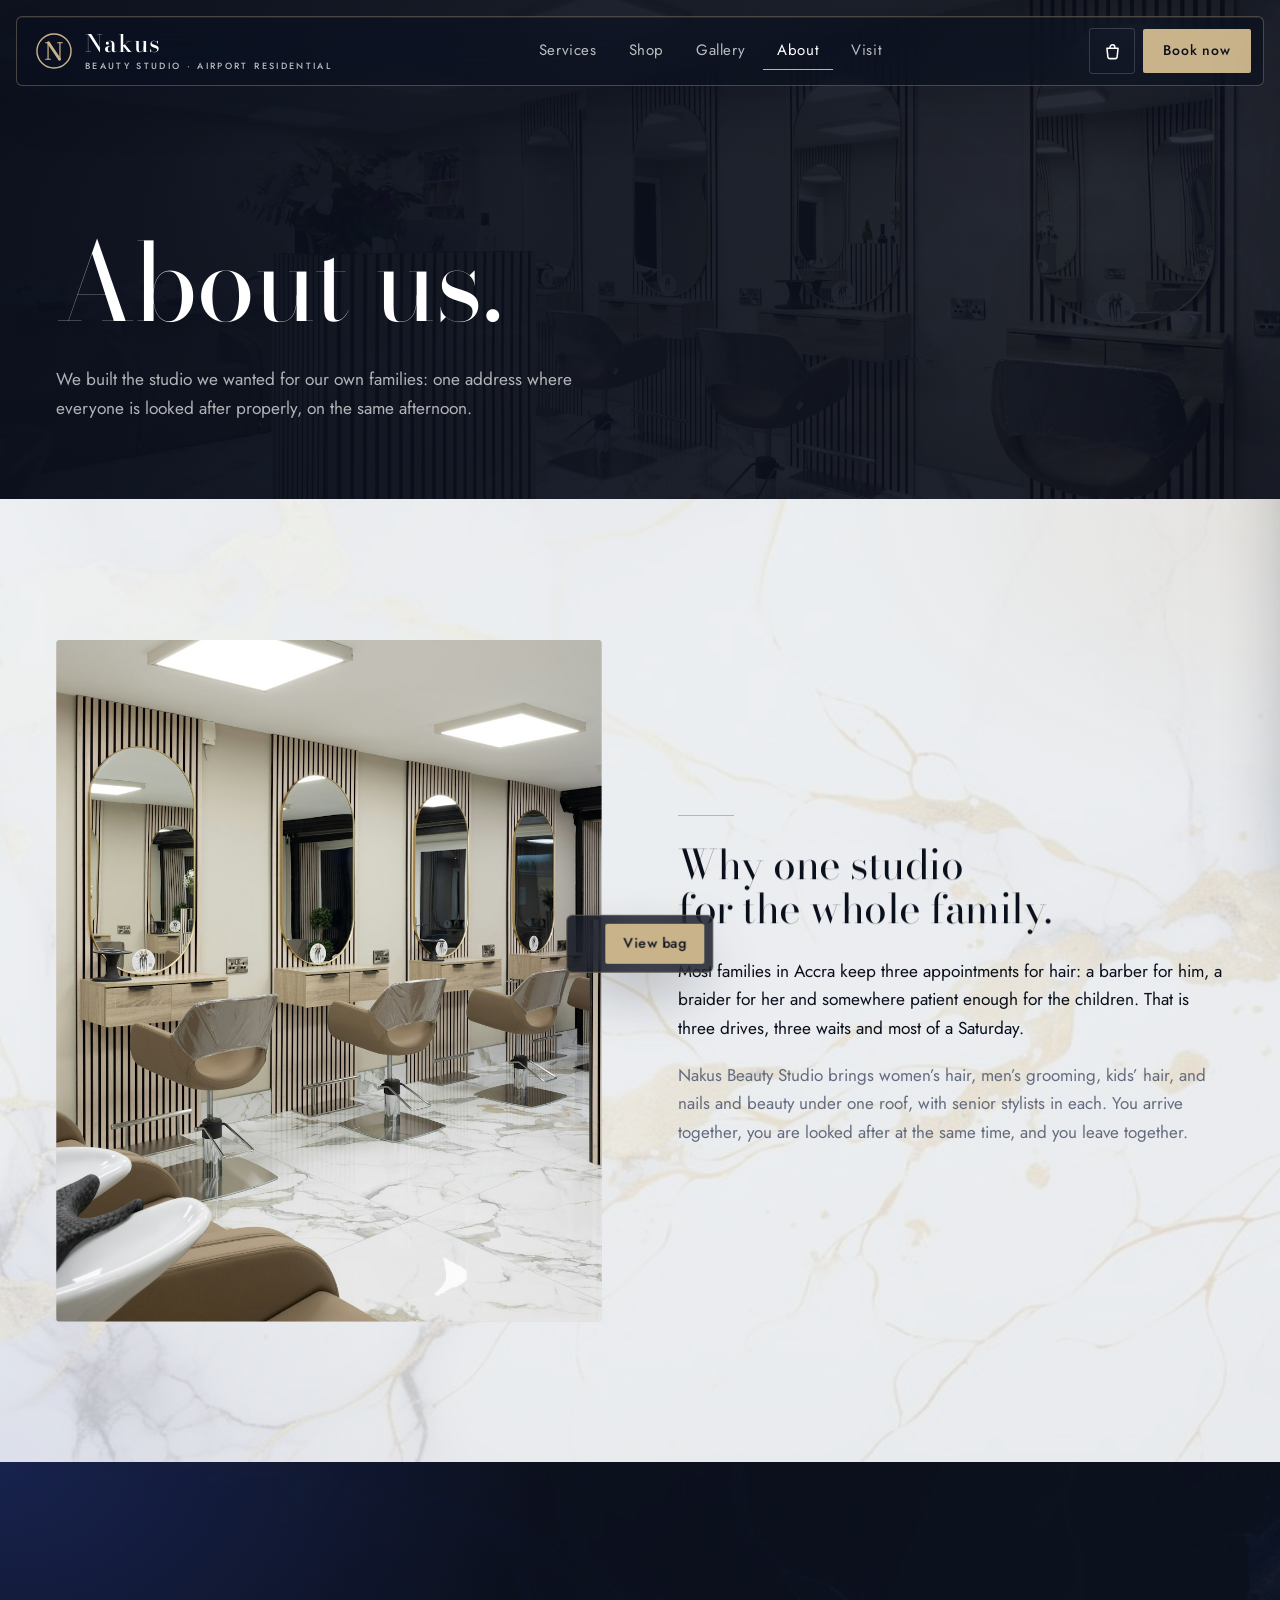
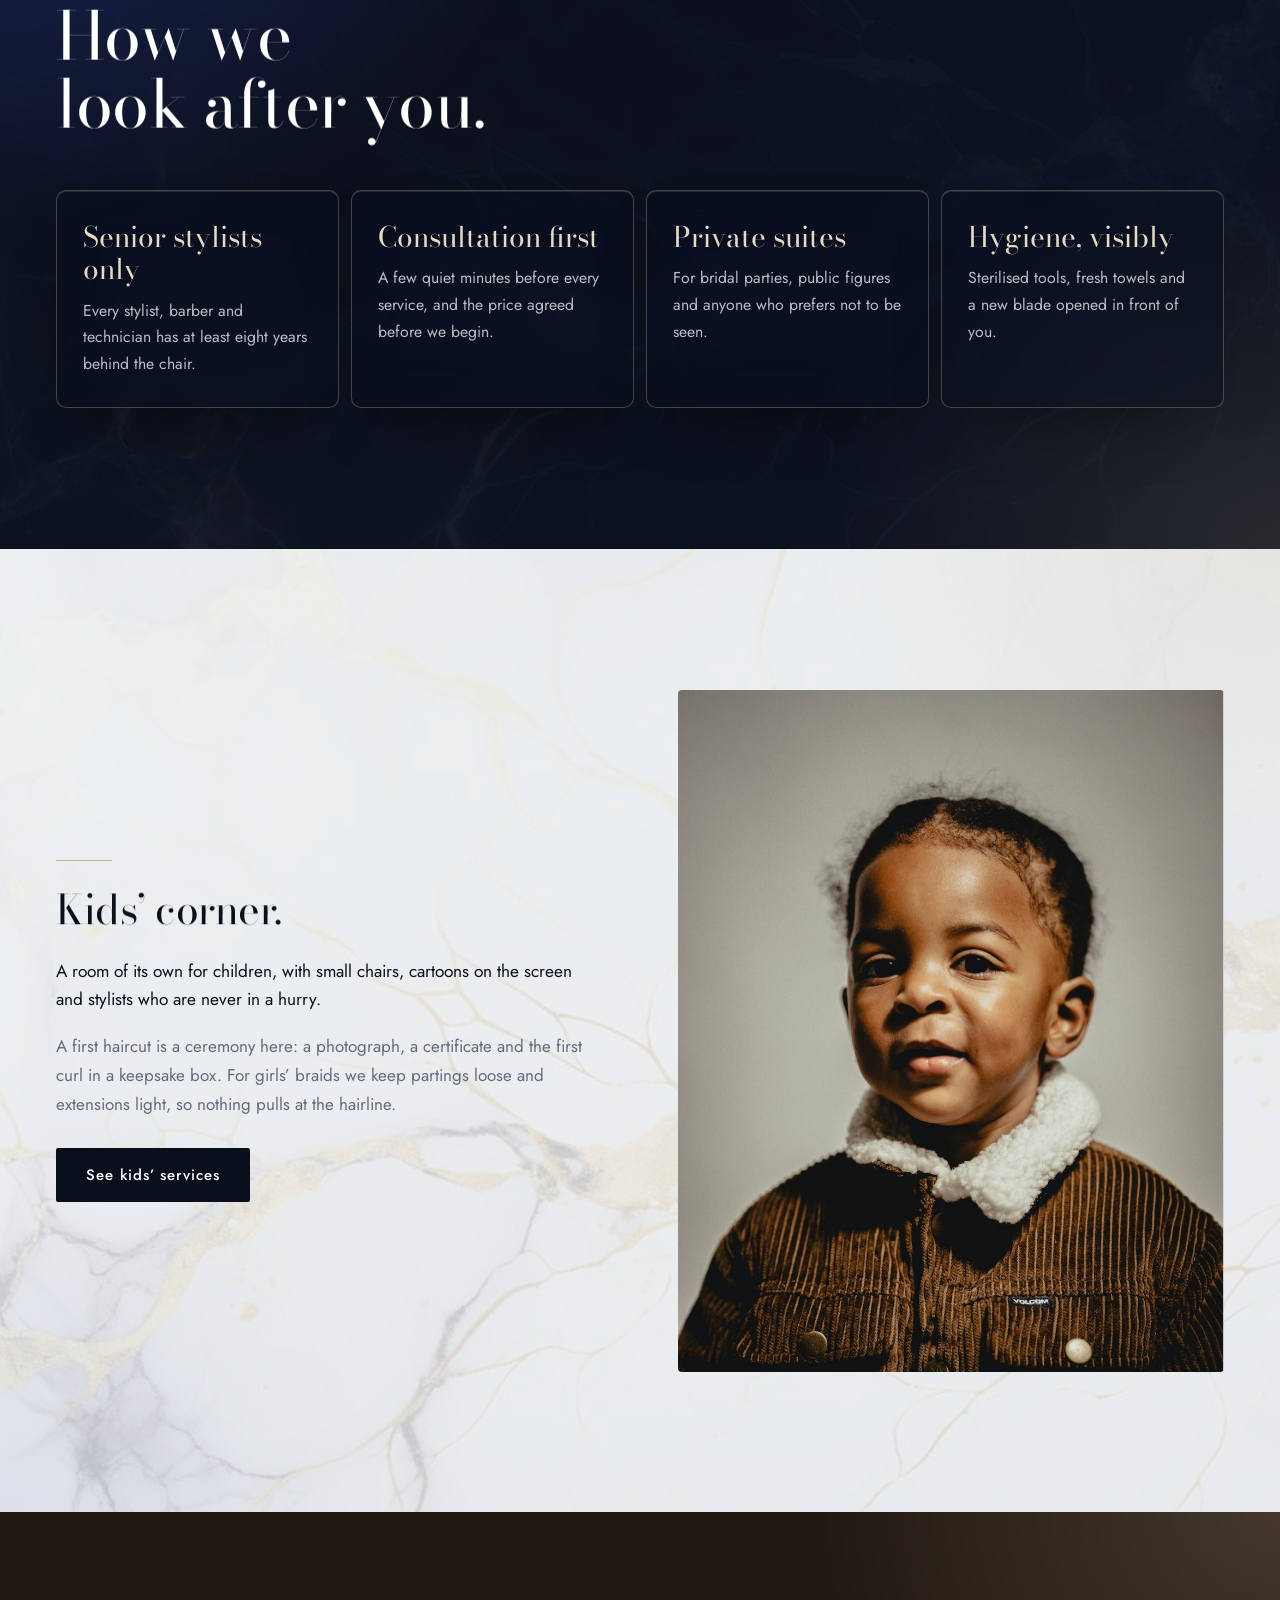
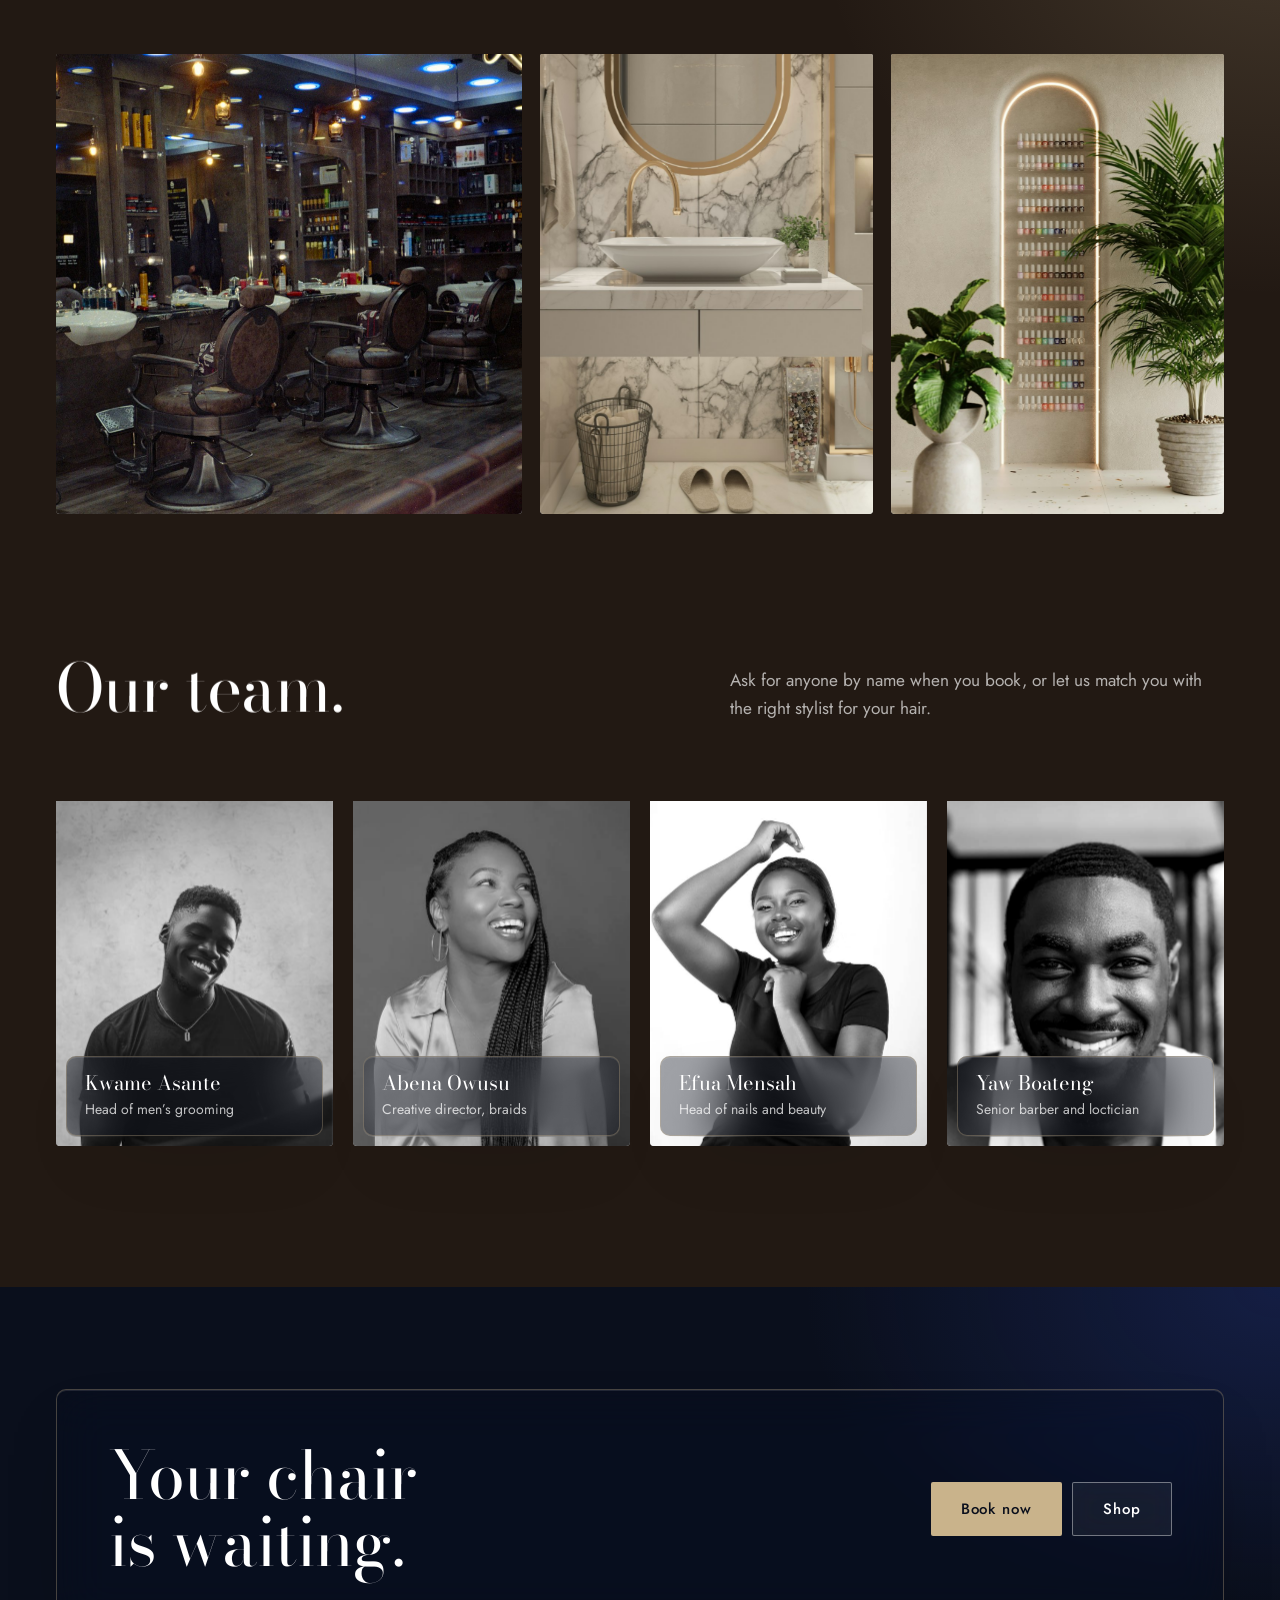
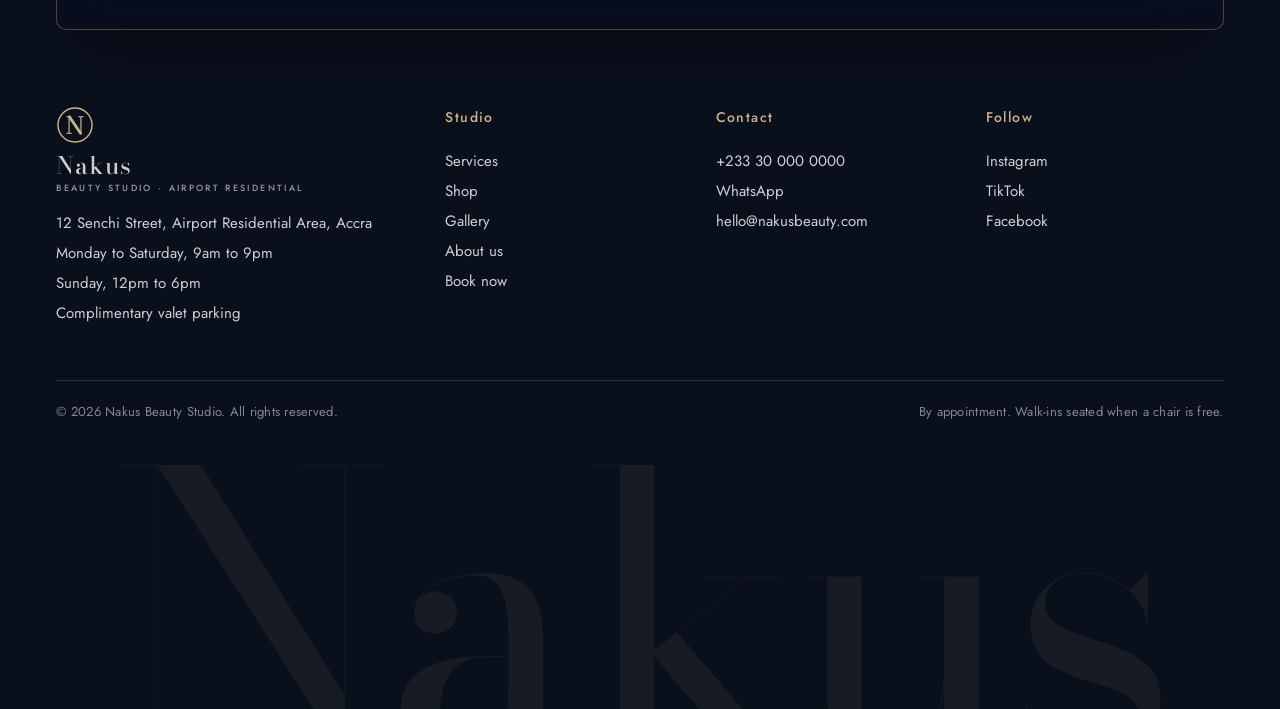
==== commit 82224eb4: "Rename to Nakus Beauty Studio and use plain section names New name, N logo mark and favicon. Section" ====
--- a/about.html
+++ b/about.html
@@ -3,8 +3,8 @@
 <head>
   <meta charset="UTF-8">
   <meta name="viewport" content="width=device-width, initial-scale=1">
-  <title>The House | Adepa House</title>
-  <meta name="description" content="The story of Adepa House, a private hair and beauty house for families in Airport Residential, Accra: four rooms, senior stylists, private suites and valet parking.">
+  <title>About Us | Nakus Beauty Studio</title>
+  <meta name="description" content="The story of Nakus Beauty Studio, a private hair and beauty studio for families in Airport Residential, Accra: women, men, kids, nails and beauty, senior stylists, private suites and valet parking.">
   <meta name="theme-color" content="#0A0F1C">
   <link rel="icon" href="assets/img/favicon.svg" type="image/svg+xml">
   <link rel="preload" href="assets/fonts/bodoni-moda-latin-opsz-normal.woff2" as="font" type="font/woff2" crossorigin>
@@ -17,8 +17,8 @@
     <section class="phead phead--photo">
       <div class="phead__bg" style="background-image:url('assets/img/lx-space-wide.jpg')"></div>
       <div class="wrap">
-        <h1 class="h-xl" data-lines="manual">The house.</h1>
-        <p class="lead muted" data-rise>In Twi, adepa means a good thing, a thing of value. We built the house we wanted for our own families: one address where everyone is looked after properly, on the same afternoon.</p>
+        <h1 class="h-xl" data-lines="manual">About us.</h1>
+        <p class="lead muted" data-rise>We built the studio we wanted for our own families: one address where everyone is looked after properly, on the same afternoon.</p>
       </div>
     </section>
 
@@ -27,9 +27,9 @@
         <div class="ph" data-unmask><img src="assets/img/lx-space-chairs.jpg" alt="Mocha salon chairs beneath oval gold mirrors"></div>
         <div class="story__text">
           <span class="rule" data-rise></span>
-          <h2 class="h-m" data-lines>Why one house<br>for the whole family.</h2>
+          <h2 class="h-m" data-lines>Why one studio<br>for the whole family.</h2>
           <p class="lead" data-rise>Most families in Accra keep three appointments for hair: a barber for him, a braider for her and somewhere patient enough for the children. That is three drives, three waits and most of a Saturday.</p>
-          <p class="muted" data-rise>Adepa House brings a salon, a grooming room, a children’s suite and a beauty room under one roof, with senior artists in each. You arrive together, you are looked after at the same time, and you leave together.</p>
+          <p class="muted" data-rise>Nakus Beauty Studio brings women’s hair, men’s grooming, kids’ hair, and nails and beauty under one roof, with senior stylists in each. You arrive together, you are looked after at the same time, and you leave together.</p>
         </div>
       </div>
     </section>
@@ -38,7 +38,7 @@
       <div class="wrap">
         <h2 class="h-l" data-lines style="margin-bottom:clamp(36px,4vw,60px)">How we<br>look after you.</h2>
         <div class="facts">
-          <div class="fact glass-d" data-rise><b>Senior artists only</b><span>Every stylist, barber and technician has at least eight years behind the chair.</span></div>
+          <div class="fact glass-d" data-rise><b>Senior stylists only</b><span>Every stylist, barber and technician has at least eight years behind the chair.</span></div>
           <div class="fact glass-d" data-rise><b>Consultation first</b><span>A few quiet minutes before every service, and the price agreed before we begin.</span></div>
           <div class="fact glass-d" data-rise><b>Private suites</b><span>For bridal parties, public figures and anyone who prefers not to be seen.</span></div>
           <div class="fact glass-d" data-rise><b>Hygiene, visibly</b><span>Sterilised tools, fresh towels and a new blade opened in front of you.</span></div>
@@ -50,10 +50,10 @@
       <div class="wrap story story--flip">
         <div class="story__text">
           <span class="rule" data-rise></span>
-          <h2 class="h-m" data-lines>The Little Suite.</h2>
-          <p class="lead" data-rise>A room of its own for children, with small chairs, cartoons on the screen and artists who are never in a hurry.</p>
+          <h2 class="h-m" data-lines>Kids’ corner.</h2>
+          <p class="lead" data-rise>A room of its own for children, with small chairs, cartoons on the screen and stylists who are never in a hurry.</p>
           <p class="muted" data-rise>A first haircut is a ceremony here: a photograph, a certificate and the first curl in a keepsake box. For girls’ braids we keep partings loose and extensions light, so nothing pulls at the hairline.</p>
-          <p data-rise style="margin-top:30px"><a class="btn btn--ink" href="services.html#kids">See the Little Suite menu</a></p>
+          <p data-rise style="margin-top:30px"><a class="btn btn--ink" href="services.html#kids">See kids’ services</a></p>
         </div>
         <div class="ph" data-unmask><img src="assets/img/lx-k-first.jpg" alt="A toddler in a corduroy jacket after his first haircut" loading="lazy"></div>
       </div>
@@ -62,13 +62,13 @@
     <section class="sec s-espresso">
       <div class="wrap">
         <div class="strip" style="margin-bottom:var(--sec)">
-          <div class="ph" data-unmask><img src="assets/img/lx-space-groom2.jpg" alt="Leather chairs in the grooming room" loading="lazy"></div>
+          <div class="ph" data-unmask><img src="assets/img/lx-space-groom2.jpg" alt="Leather chairs in the men’s grooming room" loading="lazy"></div>
           <div class="ph" data-unmask><img src="assets/img/lx-space-basin.jpg" alt="A marble basin under a gold-framed mirror" loading="lazy"></div>
-          <div class="ph" data-unmask><img src="assets/img/lx-space-nails.jpg" alt="The beauty room’s lit polish wall" loading="lazy"></div>
+          <div class="ph" data-unmask><img src="assets/img/lx-space-nails.jpg" alt="The lit polish wall in the nails and beauty room" loading="lazy"></div>
         </div>
         <div class="sec-head">
-          <h2 class="h-l" data-lines>The artists.</h2>
-          <p class="lead muted" data-rise>Ask for anyone by name when you reserve, or let us match you with the right artist for your hair.</p>
+          <h2 class="h-l" data-lines>Our team.</h2>
+          <p class="lead muted" data-rise>Ask for anyone by name when you book, or let us match you with the right stylist for your hair.</p>
         </div>
         <div class="team" id="teamAll"></div>
       </div>
--- a/assets/css/site.css
+++ b/assets/css/site.css
@@ -1,4 +1,4 @@
-/* ADEPA HOUSE — a private hair and beauty house, Airport Residential, Accra.
+/* NAKUS BEAUTY STUDIO — a private hair and beauty studio, Airport Residential, Accra.
    Bodoni Moda for display, Jost for everything else. Midnight, porcelain and espresso,
    with champagne used sparingly for detail. Smoky glass over photography and marble. */
 
@@ -184,8 +184,8 @@
 .logo { display: inline-flex; align-items: center; gap: 12px; }
 .logo svg { width: 38px; height: 38px; flex: 0 0 auto; color: var(--champagne); }
 .logo__word { display: flex; flex-direction: column; line-height: 1; }
-.logo__word b { font-family: var(--serif); font-weight: 500; font-size: 1.375rem; letter-spacing: .02em; }
-.logo__word i { font-style: normal; font-size: .6875rem; font-weight: 400; letter-spacing: .08em; opacity: .62; margin-top: 4px; }
+.logo__word b { font-family: var(--serif); font-weight: 500; font-size: 1.5rem; letter-spacing: .04em; }
+.logo__word i { font-style: normal; font-size: .5625rem; font-weight: 500; letter-spacing: .26em; text-transform: uppercase; opacity: .7; margin-top: 5px; white-space: nowrap; }
 
 /* =====================================================
    NAV — smoky glass, champagne underline that follows the pointer
@@ -218,7 +218,7 @@
 @media (max-width: 1060px) {
   .nav__links { display: none; } .burger { display: block; }
   .nav { height: 62px; padding-left: 14px; top: 10px; gap: 10px; }
-  .logo__word i { display: none; }
+  .nav .logo__area { display: none; }
 }
 @media (max-width: 420px) {
   .nav { width: calc(100% - 20px); padding: 0 8px 0 12px; gap: 8px; }
@@ -229,7 +229,8 @@
   .burger::before { top: 16px; } .burger::after { top: 23px; }
   .logo { gap: 8px; }
   .logo svg { width: 28px; height: 28px; }
-  .logo__word b { font-size: 1.0625rem; white-space: nowrap; }
+  .logo__word b { font-size: 1.1875rem; white-space: nowrap; }
+  .logo__word i { font-size: .5rem; letter-spacing: .2em; margin-top: 3px; }
 }
 
 /* ---------- full-screen menu ---------- */
@@ -518,7 +519,7 @@
 .foot__cols a:hover { color: var(--champagne-l); }
 .foot__cols .logo { margin-bottom: 16px; }
 .foot__legal { display: flex; flex-wrap: wrap; justify-content: space-between; gap: 8px 24px; padding: 20px 0 26px; font-size: .8125rem; letter-spacing: .02em; color: rgba(255, 255, 255, .5); border-top: 1px solid var(--line-inv); }
-.foot__mark { font-family: var(--serif); font-weight: 400; font-size: 21vw; line-height: .8; letter-spacing: -.02em; color: rgba(201, 179, 139, .07); text-align: center; white-space: nowrap; user-select: none; margin: 1vw 0 -4.6vw; }
+.foot__mark { font-family: var(--serif); font-weight: 400; font-size: 30vw; line-height: .8; letter-spacing: -.02em; color: rgba(201, 179, 139, .07); text-align: center; white-space: nowrap; user-select: none; margin: 1vw 0 -4.6vw; }
 @media (max-width: 760px) { .foot__cols { grid-template-columns: 1fr 1fr; } .foot__cols > div:first-child { grid-column: 1 / -1; } }
 
 /* =====================================================
